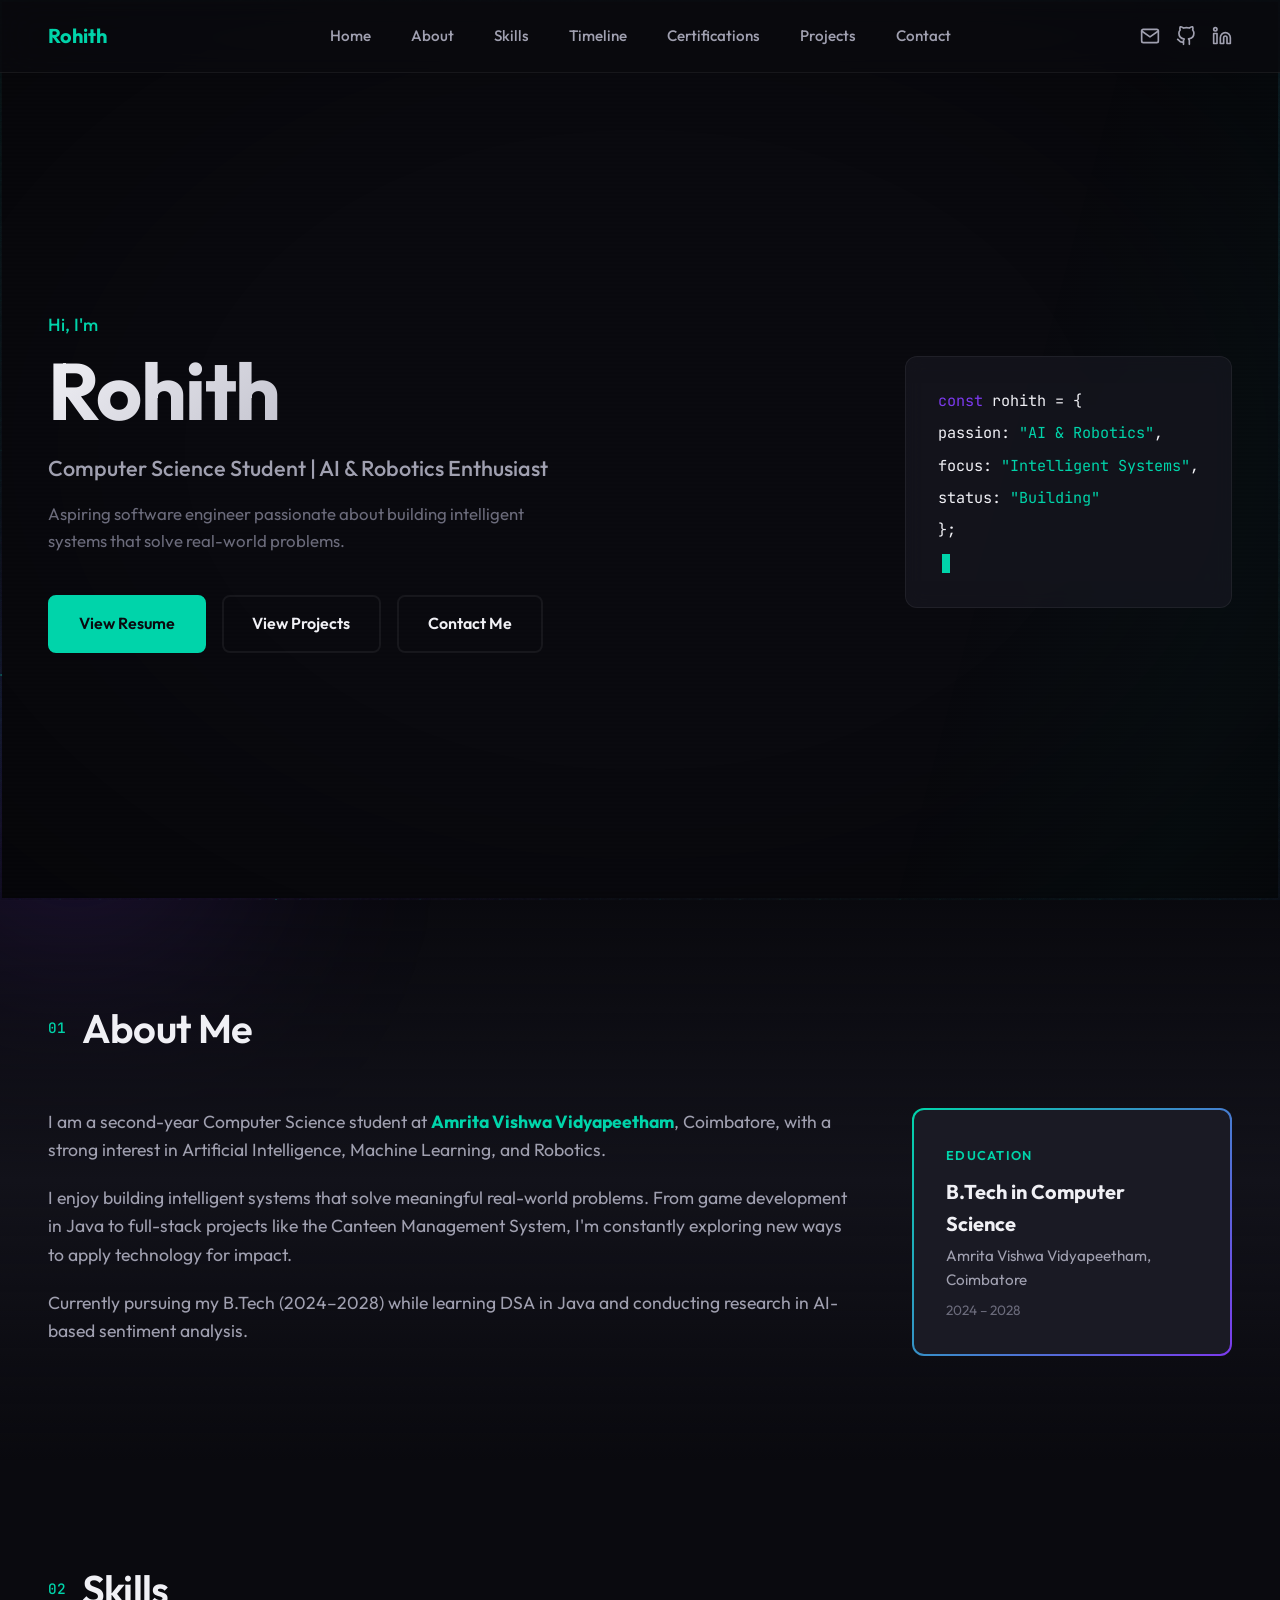
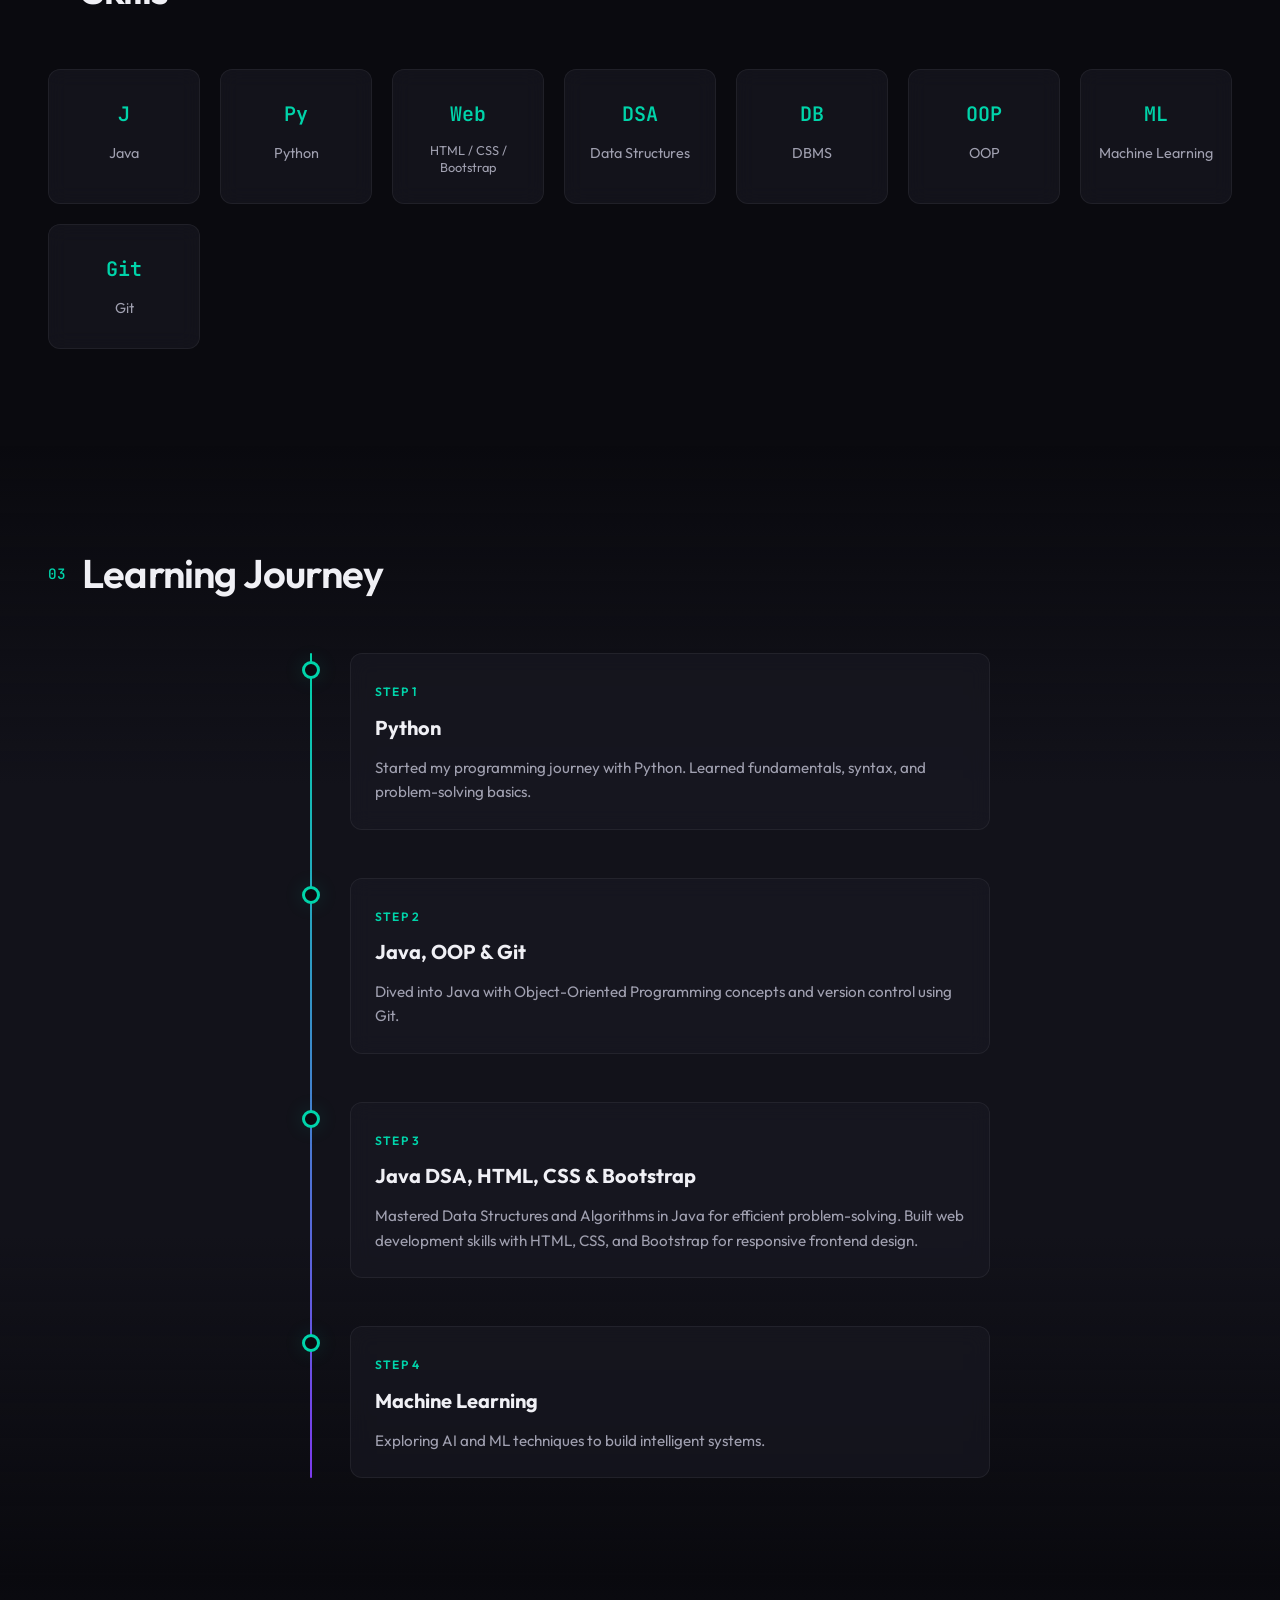
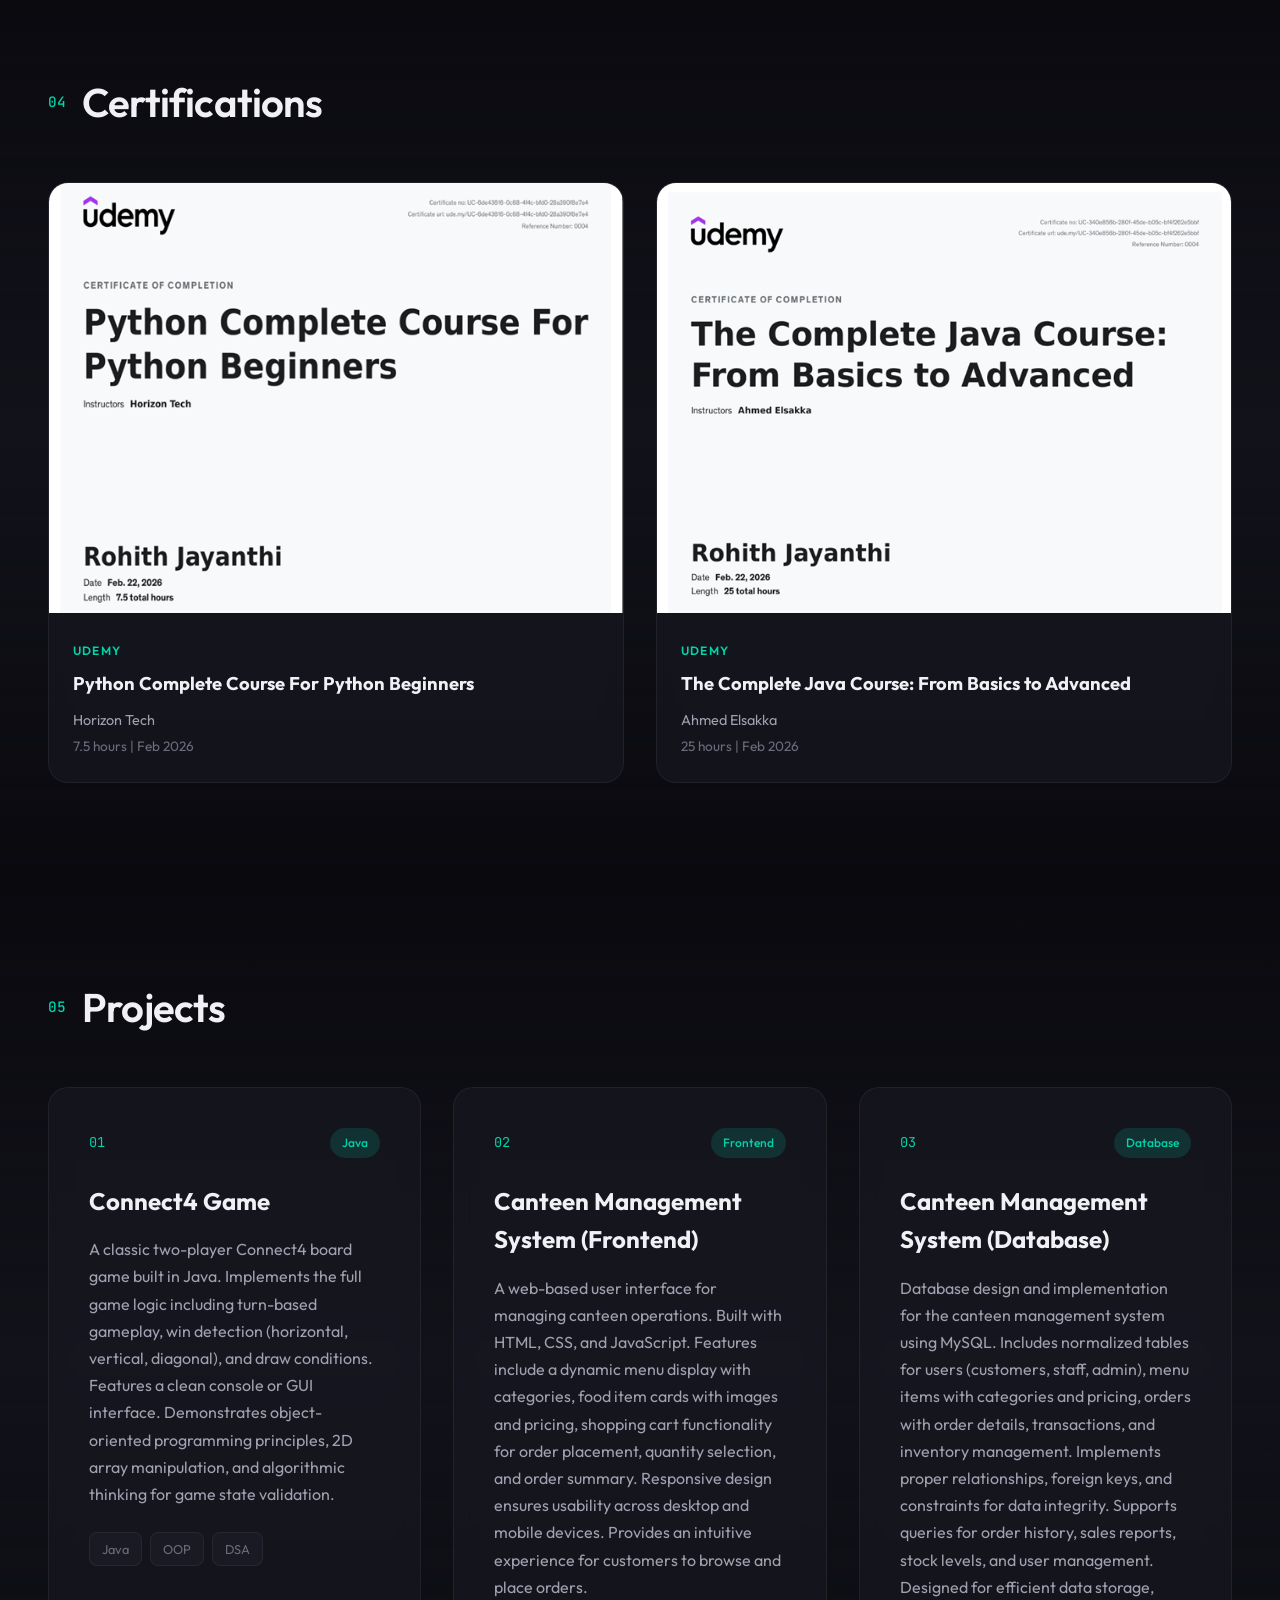
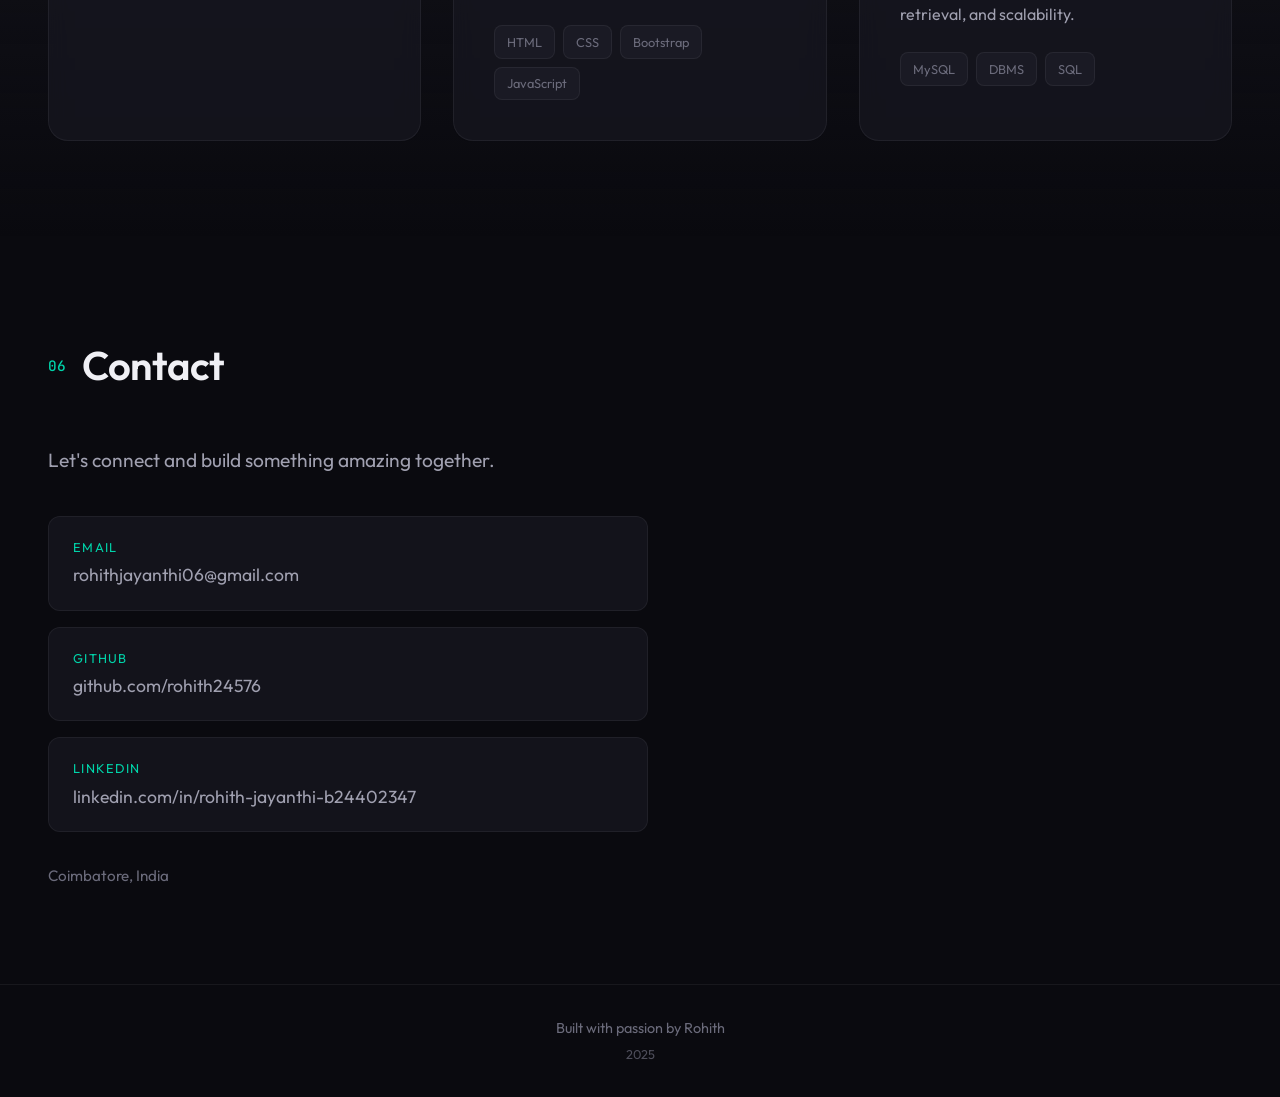
==== index.html @ 620c6484 "Update portfolio" ====
<!DOCTYPE html>
<html lang="en">
<head>
    <meta charset="UTF-8">
    <meta name="viewport" content="width=device-width, initial-scale=1.0">
    <title>Rohith | Software Engineer | AI & Robotics</title>
    <link rel="preconnect" href="https://fonts.googleapis.com">
    <link rel="preconnect" href="https://fonts.gstatic.com" crossorigin>
    <link href="https://fonts.googleapis.com/css2?family=Outfit:wght@300;400;500;600;700&family=JetBrains+Mono:wght@400;500&display=swap" rel="stylesheet">
    <link rel="stylesheet" href="styles.css">
</head>
<body>
    <div class="bg-base"></div>
    <div class="bg-aurora"></div>
    <div class="bg-shapes">
        <span class="bg-shape bg-shape-1"></span>
        <span class="bg-shape bg-shape-2"></span>
        <span class="bg-shape bg-shape-3"></span>
        <span class="bg-shape bg-shape-4"></span>
        <span class="bg-shape bg-shape-5"></span>
        <span class="bg-shape bg-shape-6"></span>
    </div>
    <div class="bg-dots"></div>
    <div class="bg-grid"></div>
    <div class="bg-glow-line bg-glow-line-1"></div>
    <div class="bg-glow-line bg-glow-line-2"></div>
    <div class="bg-glow-line bg-glow-line-3"></div>
    <div class="noise-overlay"></div>
    <div class="gradient-orb gradient-orb-1"></div>
    <div class="gradient-orb gradient-orb-2"></div>
    <div class="gradient-orb gradient-orb-3"></div>
    <div class="gradient-orb gradient-orb-4"></div>
    <div class="gradient-orb gradient-orb-5"></div>
    <div class="particles" aria-hidden="true"></div>
    <div class="bg-border-glow"></div>
    <div class="bg-shimmer"></div>
    <div class="vignette"></div>
    <div class="scanlines"></div>

    <nav class="navbar">
        <a href="#hero" class="nav-logo">Rohith</a>
        <div class="nav-slideout">
            <ul class="nav-links">
                <li><a href="#hero">Home</a></li>
                <li><a href="#about">About</a></li>
                <li><a href="#skills">Skills</a></li>
                <li><a href="#timeline">Timeline</a></li>
                <li><a href="#certifications">Certifications</a></li>
                <li><a href="#projects">Projects</a></li>
                <li><a href="#contact">Contact</a></li>
            </ul>
            <div class="nav-social">
            <a href="mailto:rohithjayanthi06@gmail.com" aria-label="Email" class="nav-social-link">
                <svg xmlns="http://www.w3.org/2000/svg" width="20" height="20" viewBox="0 0 24 24" fill="none" stroke="currentColor" stroke-width="2" stroke-linecap="round" stroke-linejoin="round"><path d="M4 4h16c1.1 0 2 .9 2 2v12c0 1.1-.9 2-2 2H4c-1.1 0-2-.9-2-2V6c0-1.1.9-2 2-2z"/><polyline points="22,6 12,13 2,6"/></svg>
            </a>
            <a href="https://github.com/rohith24576" target="_blank" rel="noopener noreferrer" aria-label="GitHub" class="nav-social-link">
                <svg xmlns="http://www.w3.org/2000/svg" width="20" height="20" viewBox="0 0 24 24" fill="none" stroke="currentColor" stroke-width="2" stroke-linecap="round" stroke-linejoin="round"><path d="M9 19c-5 1.5-5-2.5-7-3m14 6v-3.87a3.37 3.37 0 0 0-.94-2.61c3.14-.35 6.44-1.54 6.44-7A5.44 5.44 0 0 0 20 4.77 5.07 5.07 0 0 0 19.91 1S18.73.65 16 2.48a13.38 13.38 0 0 0-7 0C6.27.65 5.09 1 5.09 1A5.07 5.07 0 0 0 5 4.77a5.44 5.44 0 0 0-1.5 3.78c0 5.42 3.3 6.61 6.44 7A3.37 3.37 0 0 0 9 18.13V22"/></svg>
            </a>
            <a href="https://www.linkedin.com/in/rohith-jayanthi-b24402347/" target="_blank" rel="noopener noreferrer" aria-label="LinkedIn" class="nav-social-link">
                <svg xmlns="http://www.w3.org/2000/svg" width="20" height="20" viewBox="0 0 24 24" fill="none" stroke="currentColor" stroke-width="2" stroke-linecap="round" stroke-linejoin="round"><path d="M16 8a6 6 0 0 1 6 6v7h-4v-7a2 2 0 0 0-2-2 2 2 0 0 0-2 2v7h-4v-7a6 6 0 0 1 6-6z"/><rect x="2" y="9" width="4" height="12"/><circle cx="4" cy="4" r="2"/></svg>
            </a>
            </div>
        </div>
        <button class="nav-toggle" aria-label="Toggle menu">
            <span></span>
            <span></span>
            <span></span>
        </button>
    </nav>

    <main>
        <section id="hero" class="hero">
            <div class="hero-content">
                <p class="hero-greeting">Hi, I'm</p>
                <h1 class="hero-name">Rohith</h1>
                <p class="hero-tagline">Computer Science Student | AI & Robotics Enthusiast</p>
                <p class="hero-subtitle">Aspiring software engineer passionate about building intelligent systems that solve real-world problems.</p>
                <div class="hero-cta">
                    <a href="Rohith_resume.pdf" download="Rohith_resume.pdf" class="btn btn-primary resume-download">View Resume</a>
                    <a href="#projects" class="btn btn-secondary">View Projects</a>
                    <a href="#contact" class="btn btn-secondary">Contact Me</a>
                </div>
            </div>
            <div class="hero-visual">
                <div class="code-block">
                    <span class="code-line"><span class="code-keyword">const</span> rohith = {</span>
                    <span class="code-line">  passion: <span class="code-string">"AI & Robotics"</span>,</span>
                    <span class="code-line">  focus: <span class="code-string">"Intelligent Systems"</span>,</span>
                    <span class="code-line">  status: <span class="code-string">"Building"</span></span>
                    <span class="code-line">};</span>
                    <span class="code-cursor"></span>
                </div>
            </div>
        </section>

        <section id="about" class="about">
            <div class="section-header reveal">
                <span class="section-number">01</span>
                <h2>About Me</h2>
            </div>
            <div class="about-content">
                <div class="about-text reveal">
                    <p>I am a second-year Computer Science student at <strong>Amrita Vishwa Vidyapeetham</strong>, Coimbatore, with a strong interest in Artificial Intelligence, Machine Learning, and Robotics.</p>
                    <p>I enjoy building intelligent systems that solve meaningful real-world problems. From game development in Java to full-stack projects like the Canteen Management System, I'm constantly exploring new ways to apply technology for impact.</p>
                    <p>Currently pursuing my B.Tech (2024–2028) while learning DSA in Java and conducting research in AI-based sentiment analysis.</p>
                </div>
                <div class="about-card reveal reveal-delay-1">
                    <div class="about-card-inner">
                        <span class="about-label">Education</span>
                        <h3>B.Tech in Computer Science</h3>
                        <p>Amrita Vishwa Vidyapeetham, Coimbatore</p>
                        <p class="about-year">2024 – 2028</p>
                    </div>
                </div>
            </div>
        </section>

        <section id="skills" class="skills">
            <div class="section-header reveal">
                <span class="section-number">02</span>
                <h2>Skills</h2>
            </div>
            <div class="skills-grid">
                <div class="skill-card reveal" data-skill="Java">
                    <span class="skill-icon">J</span>
                    <span class="skill-name">Java</span>
                </div>
                <div class="skill-card reveal reveal-delay-1" data-skill="Python">
                    <span class="skill-icon">Py</span>
                    <span class="skill-name">Python</span>
                </div>
                <div class="skill-card reveal reveal-delay-2" data-skill="Web">
                    <span class="skill-icon">Web</span>
                    <span class="skill-name">HTML / CSS / Bootstrap</span>
                </div>
                <div class="skill-card reveal reveal-delay-3" data-skill="DSA">
                    <span class="skill-icon">DSA</span>
                    <span class="skill-name">Data Structures</span>
                </div>
                <div class="skill-card reveal" data-skill="DBMS">
                    <span class="skill-icon">DB</span>
                    <span class="skill-name">DBMS</span>
                </div>
                <div class="skill-card reveal reveal-delay-1" data-skill="OOP">
                    <span class="skill-icon">OOP</span>
                    <span class="skill-name">OOP</span>
                </div>
                <div class="skill-card reveal reveal-delay-2" data-skill="ML">
                    <span class="skill-icon">ML</span>
                    <span class="skill-name">Machine Learning</span>
                </div>
                <div class="skill-card reveal reveal-delay-3" data-skill="Git">
                    <span class="skill-icon">Git</span>
                    <span class="skill-name">Git</span>
                </div>
            </div>
        </section>

        <section id="timeline" class="timeline">
            <div class="section-header reveal">
                <span class="section-number">03</span>
                <h2>Learning Journey</h2>
            </div>
            <div class="timeline-container">
                <div class="timeline-line"></div>
                <article class="timeline-item reveal">
                    <div class="timeline-dot"></div>
                    <div class="timeline-content">
                        <span class="timeline-tag">Step 1</span>
                        <h3>Python</h3>
                        <p>Started my programming journey with Python. Learned fundamentals, syntax, and problem-solving basics.</p>
                    </div>
                </article>
                <article class="timeline-item reveal reveal-delay-1">
                    <div class="timeline-dot"></div>
                    <div class="timeline-content">
                        <span class="timeline-tag">Step 2</span>
                        <h3>Java, OOP & Git</h3>
                        <p>Dived into Java with Object-Oriented Programming concepts and version control using Git.</p>
                    </div>
                </article>
                <article class="timeline-item reveal reveal-delay-2">
                    <div class="timeline-dot"></div>
                    <div class="timeline-content">
                        <span class="timeline-tag">Step 3</span>
                        <h3>Java DSA, HTML, CSS & Bootstrap</h3>
                        <p>Mastered Data Structures and Algorithms in Java for efficient problem-solving. Built web development skills with HTML, CSS, and Bootstrap for responsive frontend design.</p>
                    </div>
                </article>
                <article class="timeline-item reveal reveal-delay-3">
                    <div class="timeline-dot"></div>
                    <div class="timeline-content">
                        <span class="timeline-tag">Step 4</span>
                        <h3>Machine Learning</h3>
                        <p>Exploring AI and ML techniques to build intelligent systems.</p>
                    </div>
                </article>
            </div>
        </section>

        <section id="certifications" class="certifications">
            <div class="section-header reveal">
                <span class="section-number">04</span>
                <h2>Certifications</h2>
            </div>
            <div class="certifications-grid">
                <article class="cert-card reveal">
                    <div class="cert-image-wrap">
                        <img src="assets/python-cert.png" alt="Python Complete Course For Python Beginners - Udemy Certificate">
                    </div>
                    <div class="cert-info">
                        <span class="cert-platform">Udemy</span>
                        <h3>Python Complete Course For Python Beginners</h3>
                        <p class="cert-instructor">Horizon Tech</p>
                        <p class="cert-meta">7.5 hours | Feb 2026</p>
                    </div>
                </article>
                <article class="cert-card reveal reveal-delay-1">
                    <div class="cert-image-wrap">
                        <img src="assets/java-cert.png" alt="The Complete Java Course - Udemy Certificate">
                    </div>
                    <div class="cert-info">
                        <span class="cert-platform">Udemy</span>
                        <h3>The Complete Java Course: From Basics to Advanced</h3>
                        <p class="cert-instructor">Ahmed Elsakka</p>
                        <p class="cert-meta">25 hours | Feb 2026</p>
                    </div>
                </article>
            </div>
        </section>

        <section id="projects" class="projects">
            <div class="section-header reveal">
                <span class="section-number">05</span>
                <h2>Projects</h2>
            </div>
            <div class="projects-grid">
                <article class="project-card reveal">
                    <div class="project-card-glow"></div>
                    <div class="project-header">
                        <span class="project-number">01</span>
                        <span class="project-tag">Java</span>
                    </div>
                    <h3>Connect4 Game</h3>
                    <p>A classic two-player Connect4 board game built in Java. Implements the full game logic including turn-based gameplay, win detection (horizontal, vertical, diagonal), and draw conditions. Features a clean console or GUI interface. Demonstrates object-oriented programming principles, 2D array manipulation, and algorithmic thinking for game state validation.</p>
                    <div class="project-tech">
                        <span>Java</span>
                        <span>OOP</span>
                        <span>DSA</span>
                    </div>
                </article>
                <article class="project-card reveal reveal-delay-1">
                    <div class="project-card-glow"></div>
                    <div class="project-header">
                        <span class="project-number">02</span>
                        <span class="project-tag">Frontend</span>
                    </div>
                    <h3>Canteen Management System (Frontend)</h3>
                    <p>A web-based user interface for managing canteen operations. Built with HTML, CSS, and JavaScript. Features include a dynamic menu display with categories, food item cards with images and pricing, shopping cart functionality for order placement, quantity selection, and order summary. Responsive design ensures usability across desktop and mobile devices. Provides an intuitive experience for customers to browse and place orders.</p>
                    <div class="project-tech">
                        <span>HTML</span>
                        <span>CSS</span>
                        <span>Bootstrap</span>
                        <span>JavaScript</span>
                    </div>
                </article>
                <article class="project-card reveal reveal-delay-2">
                    <div class="project-card-glow"></div>
                    <div class="project-header">
                        <span class="project-number">03</span>
                        <span class="project-tag">Database</span>
                    </div>
                    <h3>Canteen Management System (Database)</h3>
                    <p>Database design and implementation for the canteen management system using MySQL. Includes normalized tables for users (customers, staff, admin), menu items with categories and pricing, orders with order details, transactions, and inventory management. Implements proper relationships, foreign keys, and constraints for data integrity. Supports queries for order history, sales reports, stock levels, and user management. Designed for efficient data storage, retrieval, and scalability.</p>
                    <div class="project-tech">
                        <span>MySQL</span>
                        <span>DBMS</span>
                        <span>SQL</span>
                    </div>
                </article>
            </div>
        </section>

        <section id="contact" class="contact">
            <div class="section-header reveal">
                <span class="section-number">06</span>
                <h2>Contact</h2>
            </div>
            <div class="contact-content">
                <p class="contact-intro reveal">Let's connect and build something amazing together.</p>
                <div class="contact-links">
                    <a href="mailto:rohithjayanthi06@gmail.com" class="contact-link reveal">
                        <span class="contact-link-icon">Email</span>
                        <span class="contact-link-text">rohithjayanthi06@gmail.com</span>
                    </a>
                    <a href="https://github.com/rohith24576" target="_blank" rel="noopener noreferrer" class="contact-link reveal reveal-delay-1">
                        <span class="contact-link-icon">GitHub</span>
                        <span class="contact-link-text">github.com/rohith24576</span>
                    </a>
                    <a href="https://www.linkedin.com/in/rohith-jayanthi-b24402347/" target="_blank" rel="noopener noreferrer" class="contact-link reveal reveal-delay-2">
                        <span class="contact-link-icon">LinkedIn</span>
                        <span class="contact-link-text">linkedin.com/in/rohith-jayanthi-b24402347</span>
                    </a>
                </div>
                <p class="contact-location">Coimbatore, India</p>
            </div>
        </section>
    </main>

    <footer class="footer">
        <p>Built with passion by Rohith</p>
        <p class="footer-year">2025</p>
    </footer>

    <script src="script.js"></script>
</body>
</html>
---- styles.css ----
/* ===== CSS Variables ===== */
:root {
    --bg-primary: #0a0a0f;
    --bg-secondary: #12121a;
    --bg-tertiary: #1a1a24;
    --bg-card: rgba(26, 26, 36, 0.6);
    --text-primary: #f0f0f5;
    --text-secondary: #a0a0b0;
    --text-muted: #6b6b7b;
    --accent: #00d4aa;
    --accent-dim: rgba(0, 212, 170, 0.15);
    --accent-glow: rgba(0, 212, 170, 0.4);
    --accent-secondary: #7c3aed;
    --accent-secondary-dim: rgba(124, 58, 237, 0.15);
    --border: rgba(255, 255, 255, 0.06);
    --font-sans: 'Outfit', system-ui, sans-serif;
    --font-mono: 'JetBrains Mono', monospace;
    --transition-fast: 0.2s cubic-bezier(0.4, 0, 0.2, 1);
    --transition-medium: 0.35s cubic-bezier(0.4, 0, 0.2, 1);
    --transition-slow: 0.5s cubic-bezier(0.4, 0, 0.2, 1);
    --radius-sm: 8px;
    --radius-md: 12px;
    --radius-lg: 20px;
}

/* ===== Reset & Base ===== */
*, *::before, *::after {
    margin: 0;
    padding: 0;
    box-sizing: border-box;
}

html {
    scroll-behavior: smooth;
}

body {
    font-family: var(--font-sans);
    background: var(--bg-primary);
    color: var(--text-primary);
    line-height: 1.6;
    overflow-x: hidden;
    min-height: 100vh;
}

/* ===== Background Effects ===== */
.bg-base {
    position: fixed;
    inset: 0;
    background: 
        radial-gradient(ellipse 80% 50% at 50% -20%, rgba(0, 212, 170, 0.08) 0%, transparent 50%),
        radial-gradient(ellipse 60% 40% at 100% 100%, rgba(124, 58, 237, 0.06) 0%, transparent 50%),
        radial-gradient(ellipse 50% 30% at 0% 80%, rgba(0, 212, 170, 0.05) 0%, transparent 50%);
    pointer-events: none;
    z-index: 0;
}

.bg-aurora {
    position: fixed;
    inset: 0;
    background: 
        radial-gradient(ellipse 100% 80% at 70% 20%, rgba(0, 212, 170, 0.12) 0%, transparent 50%),
        radial-gradient(ellipse 80% 60% at 20% 80%, rgba(124, 58, 237, 0.1) 0%, transparent 50%),
        radial-gradient(ellipse 60% 100% at 90% 60%, rgba(0, 212, 170, 0.06) 0%, transparent 50%);
    opacity: 0.8;
    pointer-events: none;
    z-index: 0;
    animation: auroraShift 15s ease-in-out infinite;
}

@keyframes auroraShift {
    0%, 100% { opacity: 0.5; }
    50% { opacity: 0.9; }
}

.bg-shapes {
    position: fixed;
    inset: 0;
    pointer-events: none;
    z-index: 0;
    overflow: hidden;
}

.bg-shape {
    position: absolute;
    border: 1px solid rgba(0, 212, 170, 0.08);
    border-radius: 50%;
    animation: shapeFloat 25s ease-in-out infinite;
}

.bg-shape-1 {
    width: 400px;
    height: 400px;
    top: 10%;
    left: 5%;
    animation-delay: 0s;
}

.bg-shape-2 {
    width: 250px;
    height: 250px;
    top: 60%;
    right: 10%;
    border-color: rgba(124, 58, 237, 0.06);
    animation-delay: -5s;
    animation-duration: 30s;
}

.bg-shape-3 {
    width: 150px;
    height: 150px;
    bottom: 20%;
    left: 20%;
    animation-delay: -10s;
    animation-duration: 20s;
}

.bg-shape-4 {
    width: 80px;
    height: 80px;
    top: 30%;
    right: 25%;
    border-color: rgba(0, 212, 170, 0.1);
    animation-delay: -15s;
}

.bg-shape-5 {
    width: 300px;
    height: 300px;
    top: 50%;
    left: 50%;
    margin: -150px 0 0 -150px;
    border-color: rgba(124, 58, 237, 0.05);
    animation-delay: -8s;
    animation-duration: 35s;
}

.bg-shape-6 {
    width: 120px;
    height: 120px;
    top: 75%;
    right: 30%;
    animation-delay: -12s;
}

@keyframes shapeFloat {
    0%, 100% { transform: translate(0, 0) scale(1); opacity: 0.5; }
    25% { transform: translate(30px, -20px) scale(1.05); opacity: 0.8; }
    50% { transform: translate(-20px, 30px) scale(0.95); opacity: 0.6; }
    75% { transform: translate(15px, 15px) scale(1.02); opacity: 0.7; }
}

.bg-dots {
    position: fixed;
    inset: 0;
    background-image: radial-gradient(rgba(0, 212, 170, 0.15) 1px, transparent 1px);
    background-size: 40px 40px;
    pointer-events: none;
    z-index: 0;
    opacity: 0.5;
    animation: dotsPulse 10s ease-in-out infinite;
}

@keyframes dotsPulse {
    0%, 100% { opacity: 0.3; }
    50% { opacity: 0.6; }
}

.bg-shimmer {
    position: fixed;
    inset: 0;
    background: linear-gradient(
        105deg,
        transparent 0%,
        transparent 40%,
        rgba(0, 212, 170, 0.03) 50%,
        transparent 60%,
        transparent 100%
    );
    background-size: 200% 100%;
    pointer-events: none;
    z-index: 0;
    animation: shimmerMove 8s ease-in-out infinite;
}

@keyframes shimmerMove {
    0% { background-position: 200% 0; }
    100% { background-position: -200% 0; }
}

@media (prefers-reduced-motion: reduce) {
    .bg-aurora,
    .bg-shapes .bg-shape,
    .bg-dots,
    .bg-shimmer {
        animation: none;
    }
}

.bg-grid {
    position: fixed;
    inset: 0;
    background-image: 
        linear-gradient(rgba(0, 212, 170, 0.03) 1px, transparent 1px),
        linear-gradient(90deg, rgba(0, 212, 170, 0.03) 1px, transparent 1px);
    background-size: 60px 60px;
    pointer-events: none;
    z-index: 0;
    animation: gridPulse 8s ease-in-out infinite;
}

@keyframes gridPulse {
    0%, 100% { opacity: 0.6; }
    50% { opacity: 1; }
}

.bg-glow-line {
    position: fixed;
    height: 1px;
    background: linear-gradient(90deg, transparent, var(--accent), transparent);
    opacity: 0.15;
    pointer-events: none;
    z-index: 0;
    animation: glowLineMove 12s ease-in-out infinite;
}

.bg-glow-line-1 {
    top: 20%;
    left: 0;
    width: 100%;
    animation-delay: 0s;
}

.bg-glow-line-2 {
    top: 50%;
    left: -50%;
    width: 150%;
    opacity: 0.08;
    animation-delay: -4s;
    animation-duration: 15s;
}

.bg-glow-line-3 {
    bottom: 25%;
    left: 0;
    width: 100%;
    opacity: 0.1;
    animation-delay: -8s;
}

@keyframes glowLineMove {
    0%, 100% { transform: translateX(0) scaleX(1); opacity: 0.1; }
    50% { transform: translateX(5%) scaleX(1.1); opacity: 0.2; }
}

.noise-overlay {
    position: fixed;
    inset: 0;
    background-image: url("data:image/svg+xml,%3Csvg viewBox='0 0 256 256' xmlns='http://www.w3.org/2000/svg'%3E%3Cfilter id='noise'%3E%3CfeTurbulence type='fractalNoise' baseFrequency='0.9' numOctaves='4' stitchTiles='stitch'/%3E%3C/filter%3E%3Crect width='100%25' height='100%25' filter='url(%23noise)'/%3E%3C/svg%3E");
    opacity: 0.04;
    pointer-events: none;
    z-index: 0;
}

.gradient-orb {
    position: fixed;
    border-radius: 50%;
    filter: blur(120px);
    opacity: 0.5;
    pointer-events: none;
    z-index: 0;
    animation: orbFloat 20s ease-in-out infinite;
}

.gradient-orb-1 {
    width: 650px;
    height: 650px;
    background: radial-gradient(circle, var(--accent-glow) 0%, rgba(0, 212, 170, 0.1) 40%, transparent 70%);
    top: -250px;
    right: -200px;
    animation-delay: 0s;
    animation: orbFloat 25s ease-in-out infinite;
}

.gradient-orb-2 {
    width: 450px;
    height: 450px;
    background: radial-gradient(circle, var(--accent-secondary) 0%, rgba(124, 58, 237, 0.15) 40%, transparent 70%);
    bottom: -150px;
    left: -150px;
    animation-delay: -7s;
    animation: orbFloat 22s ease-in-out infinite reverse;
}

.gradient-orb-3 {
    width: 350px;
    height: 350px;
    background: radial-gradient(circle, rgba(0, 212, 170, 0.25) 0%, transparent 70%);
    top: 50%;
    left: 50%;
    margin-left: -175px;
    margin-top: -175px;
    animation-delay: -14s;
    animation: orbFloat 18s ease-in-out infinite;
}

.gradient-orb-4 {
    width: 280px;
    height: 280px;
    background: radial-gradient(circle, rgba(124, 58, 237, 0.3) 0%, transparent 70%);
    top: 30%;
    left: 10%;
    animation-delay: -3s;
    animation: orbFloat 30s ease-in-out infinite;
}

.gradient-orb-5 {
    width: 320px;
    height: 320px;
    background: radial-gradient(circle, rgba(0, 212, 170, 0.2) 0%, transparent 70%);
    bottom: 30%;
    right: 15%;
    animation-delay: -11s;
    animation: orbFloat 28s ease-in-out infinite reverse;
}

@keyframes orbFloat {
    0%, 100% { transform: translate(0, 0) scale(1) rotate(0deg); }
    25% { transform: translate(40px, -40px) scale(1.08) rotate(2deg); }
    50% { transform: translate(-30px, 30px) scale(0.95) rotate(-1deg); }
    75% { transform: translate(20px, 20px) scale(1.03) rotate(1deg); }
}

.particles {
    position: fixed;
    inset: 0;
    pointer-events: none;
    z-index: 0;
    overflow: hidden;
}

.particle {
    position: absolute;
    width: 2px;
    height: 2px;
    background: var(--accent);
    border-radius: 50%;
    opacity: 0.4;
    animation: particleFloat 15s ease-in-out infinite;
}

.particle:nth-child(odd) {
    background: var(--accent-secondary);
    animation-duration: 20s;
    animation-delay: -5s;
}

@keyframes particleFloat {
    0%, 100% { transform: translate(0, 0) scale(1); opacity: 0.3; }
    25% { transform: translate(30px, -50px) scale(1.2); opacity: 0.6; }
    50% { transform: translate(-20px, -80px) scale(0.8); opacity: 0.4; }
    75% { transform: translate(40px, -30px) scale(1.1); opacity: 0.5; }
}

.bg-border-glow {
    position: fixed;
    inset: 0;
    background: 
        linear-gradient(135deg, rgba(0, 212, 170, 0.06) 0%, transparent 50%),
        linear-gradient(225deg, rgba(124, 58, 237, 0.05) 0%, transparent 50%),
        linear-gradient(315deg, rgba(0, 212, 170, 0.04) 0%, transparent 50%),
        linear-gradient(45deg, rgba(124, 58, 237, 0.05) 0%, transparent 50%);
    pointer-events: none;
    z-index: 0;
    animation: cornerGlowPulse 6s ease-in-out infinite;
}

.bg-border-glow::after {
    content: '';
    position: absolute;
    inset: 2px;
    background: var(--bg-primary);
    z-index: -1;
}

@keyframes cornerGlowPulse {
    0%, 100% { opacity: 0.7; }
    50% { opacity: 1; }
}

.vignette {
    position: fixed;
    inset: 0;
    background: radial-gradient(ellipse at center, transparent 0%, transparent 50%, rgba(0, 0, 0, 0.35) 100%);
    pointer-events: none;
    z-index: 0;
}

.scanlines {
    position: fixed;
    inset: 0;
    background: repeating-linear-gradient(
        0deg,
        transparent,
        transparent 2px,
        rgba(0, 0, 0, 0.02) 2px,
        rgba(0, 0, 0, 0.02) 4px
    );
    pointer-events: none;
    z-index: 0;
    animation: scanlineFade 5s ease-in-out infinite;
}

@keyframes scanlineFade {
    0%, 100% { opacity: 0.4; }
    50% { opacity: 0.8; }
}

/* ===== Navbar ===== */
.navbar {
    position: fixed;
    top: 0;
    left: 0;
    right: 0;
    z-index: 100;
    display: grid;
    grid-template-columns: 1fr auto 1fr;
    align-items: center;
    padding: 1.25rem 3rem;
    background: rgba(10, 10, 15, 0.7);
    backdrop-filter: blur(20px);
    border-bottom: 1px solid var(--border);
    transition: var(--transition-medium);
}

.navbar.scrolled {
    padding: 0.75rem 3rem;
    background: rgba(10, 10, 15, 0.9);
}

.nav-logo {
    font-size: 1.25rem;
    font-weight: 700;
    color: var(--accent);
    text-decoration: none;
    transition: var(--transition-fast);
    justify-self: start;
}

.nav-logo:hover {
    transform: scale(1.05);
    text-shadow: 0 0 20px var(--accent-glow);
}

.nav-links {
    display: flex;
    list-style: none;
    gap: 2.5rem;
    justify-self: center;
}

.nav-social {
    display: flex;
    align-items: center;
    gap: 1rem;
    justify-self: end;
}

.nav-social-link {
    color: var(--text-secondary);
    transition: var(--transition-fast);
}

.nav-social-link:hover {
    color: var(--accent);
    transform: translateY(-2px);
}

.nav-social-link svg {
    display: block;
}

.nav-slideout {
    display: contents;
}

.nav-links a {
    color: var(--text-secondary);
    text-decoration: none;
    font-size: 0.95rem;
    font-weight: 500;
    position: relative;
    transition: var(--transition-fast);
}

.nav-links a::after {
    content: '';
    position: absolute;
    bottom: -4px;
    left: 0;
    width: 0;
    height: 2px;
    background: var(--accent);
    transition: var(--transition-medium);
}

.nav-links a:hover {
    color: var(--text-primary);
}

.nav-links a:hover::after {
    width: 100%;
}

.nav-toggle {
    display: none;
    flex-direction: column;
    gap: 6px;
    background: none;
    border: none;
    cursor: pointer;
    padding: 8px;
}

.nav-toggle span {
    width: 24px;
    height: 2px;
    background: var(--text-primary);
    transition: var(--transition-fast);
}

/* ===== Hero Section ===== */
.hero {
    min-height: 100vh;
    display: flex;
    align-items: center;
    justify-content: space-between;
    padding: 8rem 3rem 4rem;
    gap: 4rem;
    position: relative;
    z-index: 1;
}

.hero-content {
    max-width: 600px;
}

.hero-greeting {
    font-size: 1.1rem;
    color: var(--accent);
    font-weight: 500;
    margin-bottom: 0.5rem;
    opacity: 0;
    animation: fadeSlideUp 0.8s ease forwards;
}

.hero-name {
    font-size: clamp(3rem, 8vw, 5rem);
    font-weight: 700;
    letter-spacing: -0.02em;
    line-height: 1.1;
    margin-bottom: 1rem;
    background: linear-gradient(135deg, var(--text-primary) 0%, var(--text-secondary) 100%);
    -webkit-background-clip: text;
    -webkit-text-fill-color: transparent;
    background-clip: text;
    opacity: 0;
    animation: fadeSlideUp 0.8s ease 0.15s forwards;
}

.hero-tagline {
    font-size: 1.35rem;
    color: var(--text-secondary);
    margin-bottom: 1rem;
    font-weight: 500;
    opacity: 0;
    animation: fadeSlideUp 0.8s ease 0.3s forwards;
}

.hero-subtitle {
    color: var(--text-muted);
    margin-bottom: 2.5rem;
    font-size: 1.05rem;
    max-width: 480px;
    opacity: 0;
    animation: fadeSlideUp 0.8s ease 0.45s forwards;
}

.hero-cta {
    display: flex;
    gap: 1rem;
    opacity: 0;
    animation: fadeSlideUp 0.8s ease 0.6s forwards;
}

.btn {
    display: inline-block;
    padding: 0.9rem 1.8rem;
    font-size: 1rem;
    font-weight: 600;
    text-decoration: none;
    border-radius: var(--radius-sm);
    transition: var(--transition-medium);
    font-family: var(--font-sans);
    cursor: pointer;
}

.btn-primary {
    background: var(--accent);
    color: var(--bg-primary);
    border: 2px solid var(--accent);
}

.btn-primary:hover {
    background: transparent;
    color: var(--accent);
    box-shadow: 0 0 30px var(--accent-dim);
    transform: translateY(-2px);
}

.btn-secondary {
    background: transparent;
    color: var(--text-primary);
    border: 2px solid var(--border);
}

.btn-secondary:hover {
    border-color: var(--accent);
    color: var(--accent);
    transform: translateY(-2px);
}

.hero-visual {
    opacity: 0;
    animation: fadeSlideUp 1s ease 0.5s forwards;
}

.code-block {
    font-family: var(--font-mono);
    font-size: 0.95rem;
    padding: 2rem;
    background: var(--bg-card);
    border: 1px solid var(--border);
    border-radius: var(--radius-md);
    backdrop-filter: blur(10px);
}

.code-line {
    display: block;
    margin-bottom: 0.5rem;
}

.code-keyword {
    color: var(--accent-secondary);
}

.code-string {
    color: var(--accent);
}

.code-cursor {
    display: inline-block;
    width: 8px;
    height: 1.2em;
    background: var(--accent);
    margin-left: 4px;
    vertical-align: text-bottom;
    animation: cursorBlink 1s step-end infinite;
}

@keyframes cursorBlink {
    0%, 50% { opacity: 1; }
    51%, 100% { opacity: 0; }
}

@keyframes fadeSlideUp {
    from {
        opacity: 0;
        transform: translateY(30px);
    }
    to {
        opacity: 1;
        transform: translateY(0);
    }
}

/* ===== Section Styles ===== */
section {
    padding: 6rem 3rem;
    position: relative;
    z-index: 1;
}

.section-header {
    margin-bottom: 3rem;
    display: flex;
    align-items: center;
    gap: 1rem;
}

.section-number {
    font-family: var(--font-mono);
    font-size: 0.9rem;
    color: var(--accent);
    font-weight: 500;
}

.section-header h2 {
    font-size: 2.5rem;
    font-weight: 600;
    letter-spacing: -0.02em;
}

/* ===== About Section ===== */
.about {
    background: linear-gradient(180deg, transparent 0%, var(--bg-secondary) 50%, transparent 100%);
}

.about-content {
    display: grid;
    grid-template-columns: 1fr 320px;
    gap: 4rem;
    align-items: start;
}

.about-text p {
    color: var(--text-secondary);
    margin-bottom: 1.25rem;
    font-size: 1.1rem;
}

.about-text strong {
    color: var(--accent);
}

.about-card {
    position: relative;
    padding: 2px;
    background: linear-gradient(135deg, var(--accent) 0%, var(--accent-secondary) 100%);
    border-radius: var(--radius-md);
    transition: var(--transition-medium);
}

.about-card:hover {
    transform: translateY(-5px);
    box-shadow: 0 20px 40px rgba(0, 212, 170, 0.2);
}

.about-card-inner {
    background: var(--bg-tertiary);
    border-radius: calc(var(--radius-md) - 2px);
    padding: 2rem;
}

.about-label {
    font-size: 0.8rem;
    color: var(--accent);
    text-transform: uppercase;
    letter-spacing: 0.1em;
    font-weight: 600;
}

.about-card-inner h3 {
    font-size: 1.25rem;
    margin: 0.5rem 0 0.25rem;
}

.about-card-inner p {
    color: var(--text-secondary);
    font-size: 0.95rem;
}

.about-year {
    color: var(--text-muted) !important;
    font-size: 0.85rem !important;
    margin-top: 0.5rem !important;
}

/* ===== Skills Section ===== */
.skills-grid {
    display: grid;
    grid-template-columns: repeat(auto-fill, minmax(140px, 1fr));
    gap: 1.25rem;
}

.skill-card {
    display: flex;
    flex-direction: column;
    align-items: center;
    gap: 0.75rem;
    padding: 1.75rem 1rem;
    background: var(--bg-card);
    border: 1px solid var(--border);
    border-radius: var(--radius-md);
    backdrop-filter: blur(10px);
    transition: var(--transition-medium);
    cursor: default;
    position: relative;
    overflow: hidden;
}

.skill-card::before {
    content: '';
    position: absolute;
    top: 0;
    left: 0;
    width: 100%;
    height: 100%;
    background: radial-gradient(
        400px circle at var(--mouse-x, 50%) var(--mouse-y, 50%),
        var(--accent-dim) 0%,
        transparent 40%
    );
    opacity: 0;
    transition: opacity var(--transition-medium);
    pointer-events: none;
}

.skill-card:hover::before {
    opacity: 1;
}

.skill-card:hover {
    border-color: var(--accent);
    transform: translateY(-8px) scale(1.02);
    box-shadow: 0 15px 35px var(--accent-dim);
}

.skill-icon {
    font-family: var(--font-mono);
    font-size: 1.25rem;
    font-weight: 600;
    color: var(--accent);
}

.skill-name {
    font-size: 0.9rem;
    color: var(--text-secondary);
    text-align: center;
}

.skill-card[data-skill="Web"] .skill-name {
    font-size: 0.8rem;
    line-height: 1.3;
}

/* ===== Certifications Section ===== */
.certifications {
    position: relative;
    z-index: 1;
    background: linear-gradient(180deg, transparent 0%, var(--bg-secondary) 50%, transparent 100%);
}

.certifications-grid {
    display: grid;
    grid-template-columns: repeat(auto-fit, minmax(320px, 1fr));
    gap: 2rem;
}

.cert-card {
    background: var(--bg-card);
    border: 1px solid var(--border);
    border-radius: var(--radius-lg);
    overflow: hidden;
    backdrop-filter: blur(10px);
    transition: var(--transition-medium);
}

.cert-card:hover {
    border-color: rgba(0, 212, 170, 0.3);
    transform: translateY(-8px);
    box-shadow: 0 20px 40px var(--accent-dim);
}

.cert-image-wrap {
    aspect-ratio: 4/3;
    overflow: hidden;
    background: var(--bg-tertiary);
}

.cert-image-wrap img {
    width: 100%;
    height: 100%;
    object-fit: cover;
    transition: var(--transition-medium);
}

.cert-card:hover .cert-image-wrap img {
    transform: scale(1.05);
}

.cert-info {
    padding: 1.5rem;
}

.cert-platform {
    font-size: 0.75rem;
    color: var(--accent);
    text-transform: uppercase;
    letter-spacing: 0.1em;
    font-weight: 600;
}

.cert-info h3 {
    font-size: 1.15rem;
    margin: 0.5rem 0 0.75rem;
    line-height: 1.4;
}

.cert-instructor {
    color: var(--text-secondary);
    font-size: 0.9rem;
    margin-bottom: 0.25rem;
}

.cert-meta {
    color: var(--text-muted);
    font-size: 0.85rem;
}

@media (max-width: 768px) {
    .certifications-grid {
        grid-template-columns: 1fr;
    }
}

/* ===== Timeline Section ===== */
.timeline {
    position: relative;
    z-index: 1;
    background: linear-gradient(180deg, transparent 0%, var(--bg-secondary) 30%, var(--bg-secondary) 70%, transparent 100%);
}

.timeline-container {
    position: relative;
    max-width: 700px;
    margin: 0 auto;
}

.timeline-line {
    position: absolute;
    left: 20px;
    top: 0;
    bottom: 0;
    width: 2px;
    background: linear-gradient(180deg, var(--accent), var(--accent-secondary));
    border-radius: 2px;
    animation: timelinePulse 3s ease-in-out infinite;
}

@keyframes timelinePulse {
    0%, 100% { opacity: 0.7; }
    50% { opacity: 1; }
}

.timeline-item {
    position: relative;
    padding-left: 60px;
    padding-bottom: 3rem;
}

.timeline-item:last-child {
    padding-bottom: 0;
}

.timeline-dot {
    position: absolute;
    left: 12px;
    top: 8px;
    width: 18px;
    height: 18px;
    background: var(--bg-primary);
    border: 3px solid var(--accent);
    border-radius: 50%;
    box-shadow: 0 0 20px var(--accent-dim);
    transition: var(--transition-medium);
}

.timeline-item:hover .timeline-dot {
    transform: scale(1.2);
    box-shadow: 0 0 30px var(--accent-glow);
}

.timeline-content {
    padding: 1.5rem;
    background: var(--bg-card);
    border: 1px solid var(--border);
    border-radius: var(--radius-md);
    backdrop-filter: blur(10px);
    transition: var(--transition-medium);
}

.timeline-item:hover .timeline-content {
    border-color: rgba(0, 212, 170, 0.3);
    transform: translateX(8px);
    box-shadow: 0 10px 40px var(--accent-dim);
}

.timeline-tag {
    font-size: 0.75rem;
    color: var(--accent);
    text-transform: uppercase;
    letter-spacing: 0.1em;
    font-weight: 600;
}

.timeline-content h3 {
    font-size: 1.25rem;
    margin: 0.5rem 0 0.75rem;
}

.timeline-content p {
    color: var(--text-secondary);
    font-size: 0.95rem;
    line-height: 1.6;
}

@media (max-width: 768px) {
    .timeline-container {
        padding: 0 0.5rem;
    }

    .timeline-line {
        left: 14px;
    }

    .timeline-item {
        padding-left: 50px;
        padding-bottom: 2rem;
    }

    .timeline-dot {
        left: 6px;
        width: 16px;
        height: 16px;
    }

    .timeline-content {
        padding: 1.25rem;
    }
}

/* ===== Projects Section ===== */
.projects {
    background: linear-gradient(180deg, transparent 0%, var(--bg-secondary) 50%, transparent 100%);
}

.projects-grid {
    display: grid;
    grid-template-columns: repeat(auto-fit, minmax(340px, 1fr));
    gap: 2rem;
}

.project-card {
    position: relative;
    padding: 2.5rem;
    background: var(--bg-card);
    border: 1px solid var(--border);
    border-radius: var(--radius-lg);
    backdrop-filter: blur(10px);
    overflow: hidden;
    transition: var(--transition-medium);
}

.project-card:hover {
    border-color: rgba(0, 212, 170, 0.3);
    transform: translateY(-8px);
}

.project-card-glow {
    position: absolute;
    top: -50%;
    left: -50%;
    width: 200%;
    height: 200%;
    background: radial-gradient(circle at center, var(--accent-dim) 0%, transparent 50%);
    opacity: 0;
    transition: var(--transition-slow);
}

.project-card:hover .project-card-glow {
    opacity: 1;
}

.project-header {
    display: flex;
    align-items: center;
    justify-content: space-between;
    margin-bottom: 1.5rem;
}

.project-number {
    font-family: var(--font-mono);
    font-size: 0.85rem;
    color: var(--accent);
}

.project-tag {
    font-size: 0.75rem;
    padding: 0.35rem 0.75rem;
    background: var(--accent-dim);
    color: var(--accent);
    border-radius: 20px;
    font-weight: 500;
}

.project-card h3 {
    font-size: 1.5rem;
    margin-bottom: 1rem;
    transition: var(--transition-fast);
}

.project-card:hover h3 {
    color: var(--accent);
}

.project-card p {
    color: var(--text-secondary);
    font-size: 1rem;
    margin-bottom: 1.5rem;
    line-height: 1.7;
}

.project-tech {
    display: flex;
    flex-wrap: wrap;
    gap: 0.5rem;
}

.project-tech span {
    font-size: 0.8rem;
    padding: 0.35rem 0.75rem;
    background: var(--bg-tertiary);
    border-radius: var(--radius-sm);
    color: var(--text-muted);
    border: 1px solid var(--border);
    transition: var(--transition-fast);
}

.project-card:hover .project-tech span {
    border-color: rgba(0, 212, 170, 0.2);
    color: var(--text-secondary);
}

/* ===== Contact Section ===== */
.contact-content {
    max-width: 600px;
}

.contact-intro {
    color: var(--text-secondary);
    font-size: 1.2rem;
    margin-bottom: 2.5rem;
}

.contact-links {
    display: flex;
    flex-direction: column;
    gap: 1rem;
}

.contact-link {
    display: flex;
    flex-direction: column;
    padding: 1.25rem 1.5rem;
    background: var(--bg-card);
    border: 1px solid var(--border);
    border-radius: var(--radius-md);
    text-decoration: none;
    color: var(--text-primary);
    transition: var(--transition-medium);
}

.contact-link:hover {
    border-color: var(--accent);
    transform: translateX(10px);
    box-shadow: 0 10px 30px var(--accent-dim);
}

.contact-link-icon {
    font-size: 0.8rem;
    color: var(--accent);
    text-transform: uppercase;
    letter-spacing: 0.1em;
    margin-bottom: 0.25rem;
}

.contact-link-text {
    font-size: 1.1rem;
    color: var(--text-secondary);
    transition: var(--transition-fast);
}

.contact-link:hover .contact-link-text {
    color: var(--text-primary);
}

.contact-location {
    margin-top: 2rem;
    color: var(--text-muted);
    font-size: 0.95rem;
}

/* ===== Footer ===== */
.footer {
    padding: 2rem 3rem;
    text-align: center;
    border-top: 1px solid var(--border);
    color: var(--text-muted);
    font-size: 0.9rem;
    position: relative;
    z-index: 1;
}

.footer-year {
    margin-top: 0.25rem;
    font-size: 0.8rem;
    opacity: 0.7;
}

/* ===== Scroll Animations (JS will add classes) ===== */
.reveal {
    opacity: 0;
    transform: translateY(40px);
    transition: opacity 0.8s ease, transform 0.8s ease;
}

.reveal.revealed {
    opacity: 1;
    transform: translateY(0);
}

.reveal-delay-1 { transition-delay: 0.1s; }
.reveal-delay-2 { transition-delay: 0.2s; }
.reveal-delay-3 { transition-delay: 0.3s; }
.reveal-delay-4 { transition-delay: 0.4s; }

/* ===== Responsive ===== */
@media (max-width: 1024px) {
    .hero {
        flex-direction: column;
        text-align: center;
        padding-top: 6rem;
    }

    .hero-subtitle {
        margin-left: auto;
        margin-right: auto;
    }

    .hero-cta {
        justify-content: center;
    }

    .about-content {
        grid-template-columns: 1fr;
    }

    .about-card {
        max-width: 400px;
        margin: 0 auto;
    }
}

@media (max-width: 768px) {
    .navbar {
        padding: 1rem 1.5rem;
        grid-template-columns: 1fr auto;
    }

    .nav-slideout {
        display: flex;
        flex-direction: column;
        position: fixed;
        top: 0;
        right: -100%;
        width: 280px;
        height: 100vh;
        background: var(--bg-secondary);
        padding: 5rem 2rem 2rem;
        gap: 1.5rem;
        border-left: 1px solid var(--border);
        transition: var(--transition-medium);
        z-index: 99;
    }

    .nav-slideout.active {
        right: 0;
    }

    .nav-links {
        flex-direction: column;
        list-style: none;
    }

    .nav-social {
        margin-top: 1rem;
        padding-top: 1rem;
        border-top: 1px solid var(--border);
    }

    .nav-toggle {
        display: flex;
        z-index: 101;
    }

    .nav-toggle.active span:nth-child(1) {
        transform: rotate(45deg) translate(6px, 6px);
    }

    .nav-toggle.active span:nth-child(2) {
        opacity: 0;
    }

    .nav-toggle.active span:nth-child(3) {
        transform: rotate(-45deg) translate(6px, -6px);
    }

    .hero {
        padding: 5rem 1.5rem 3rem;
    }

    .hero-visual {
        display: none;
    }

    section {
        padding: 4rem 1.5rem;
    }

    .section-header h2 {
        font-size: 2rem;
    }

    .projects-grid {
        grid-template-columns: 1fr;
    }

    .footer {
        padding: 1.5rem;
    }
}
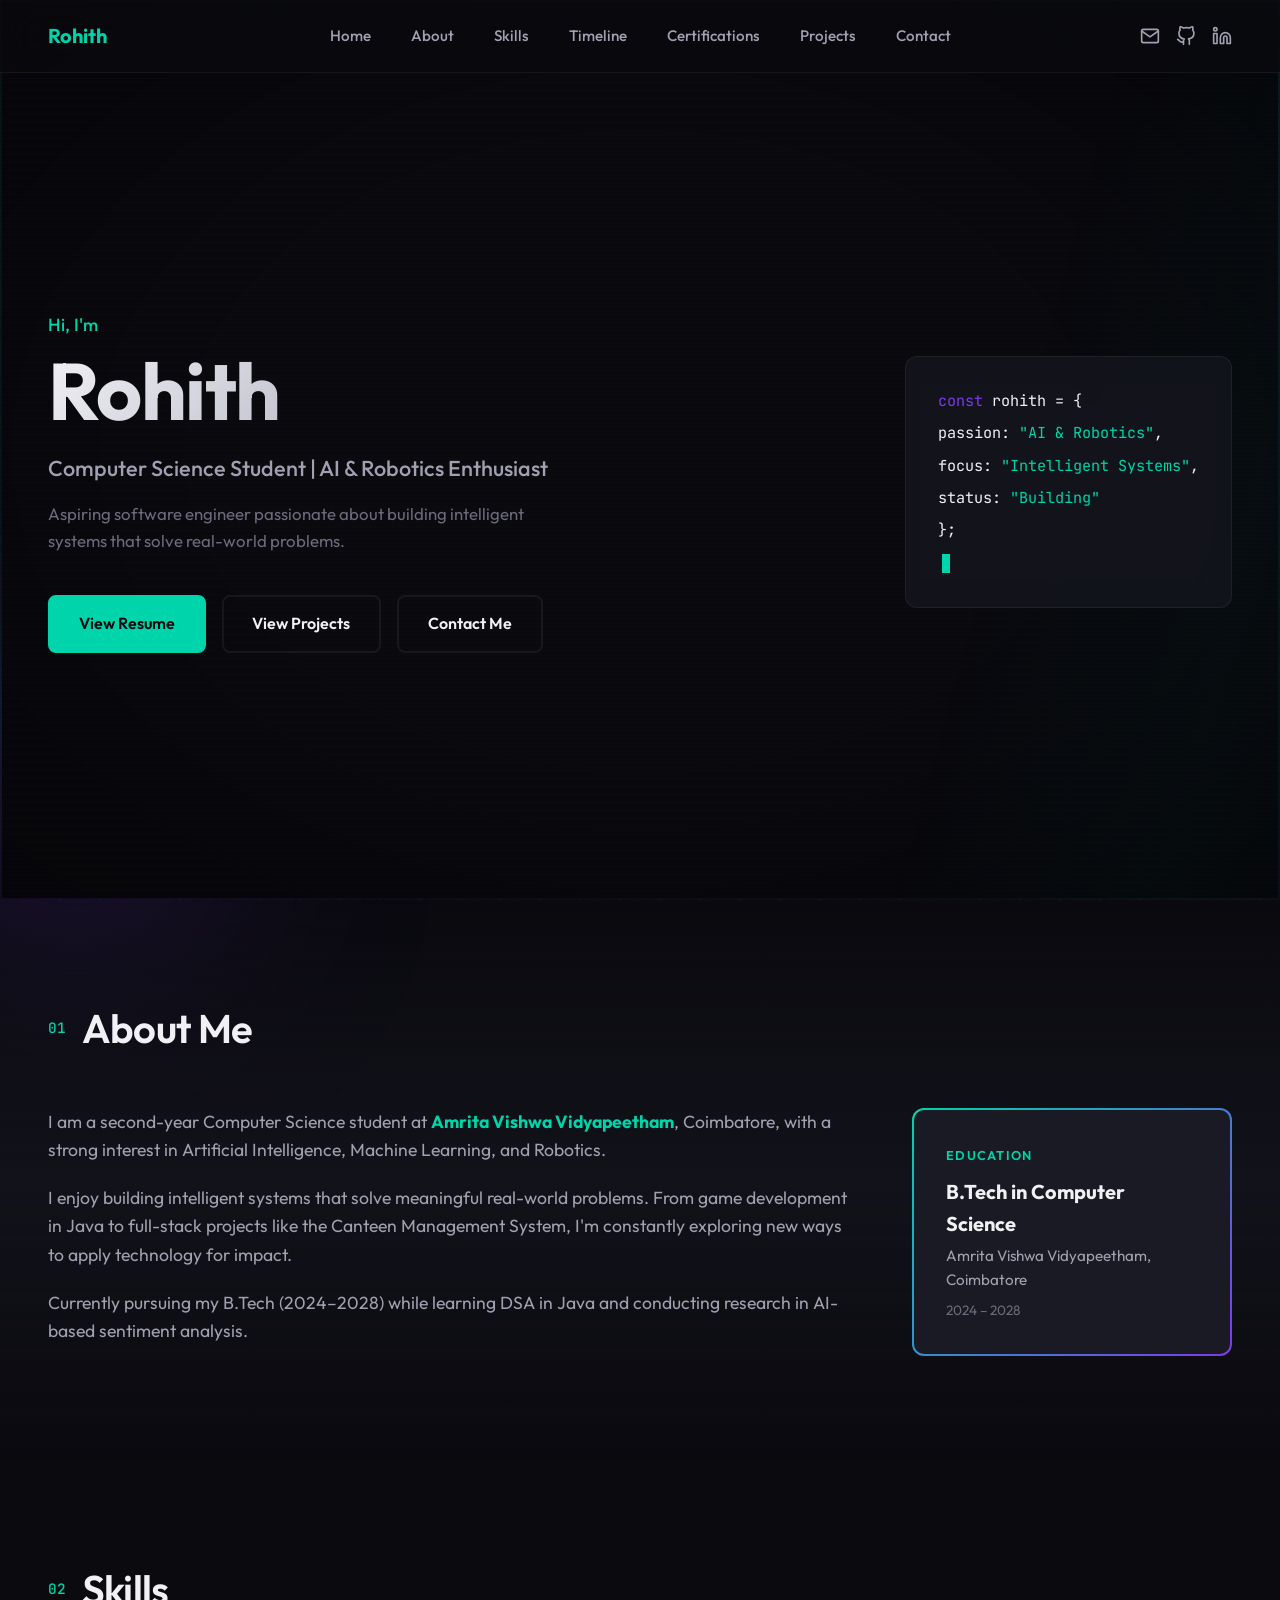
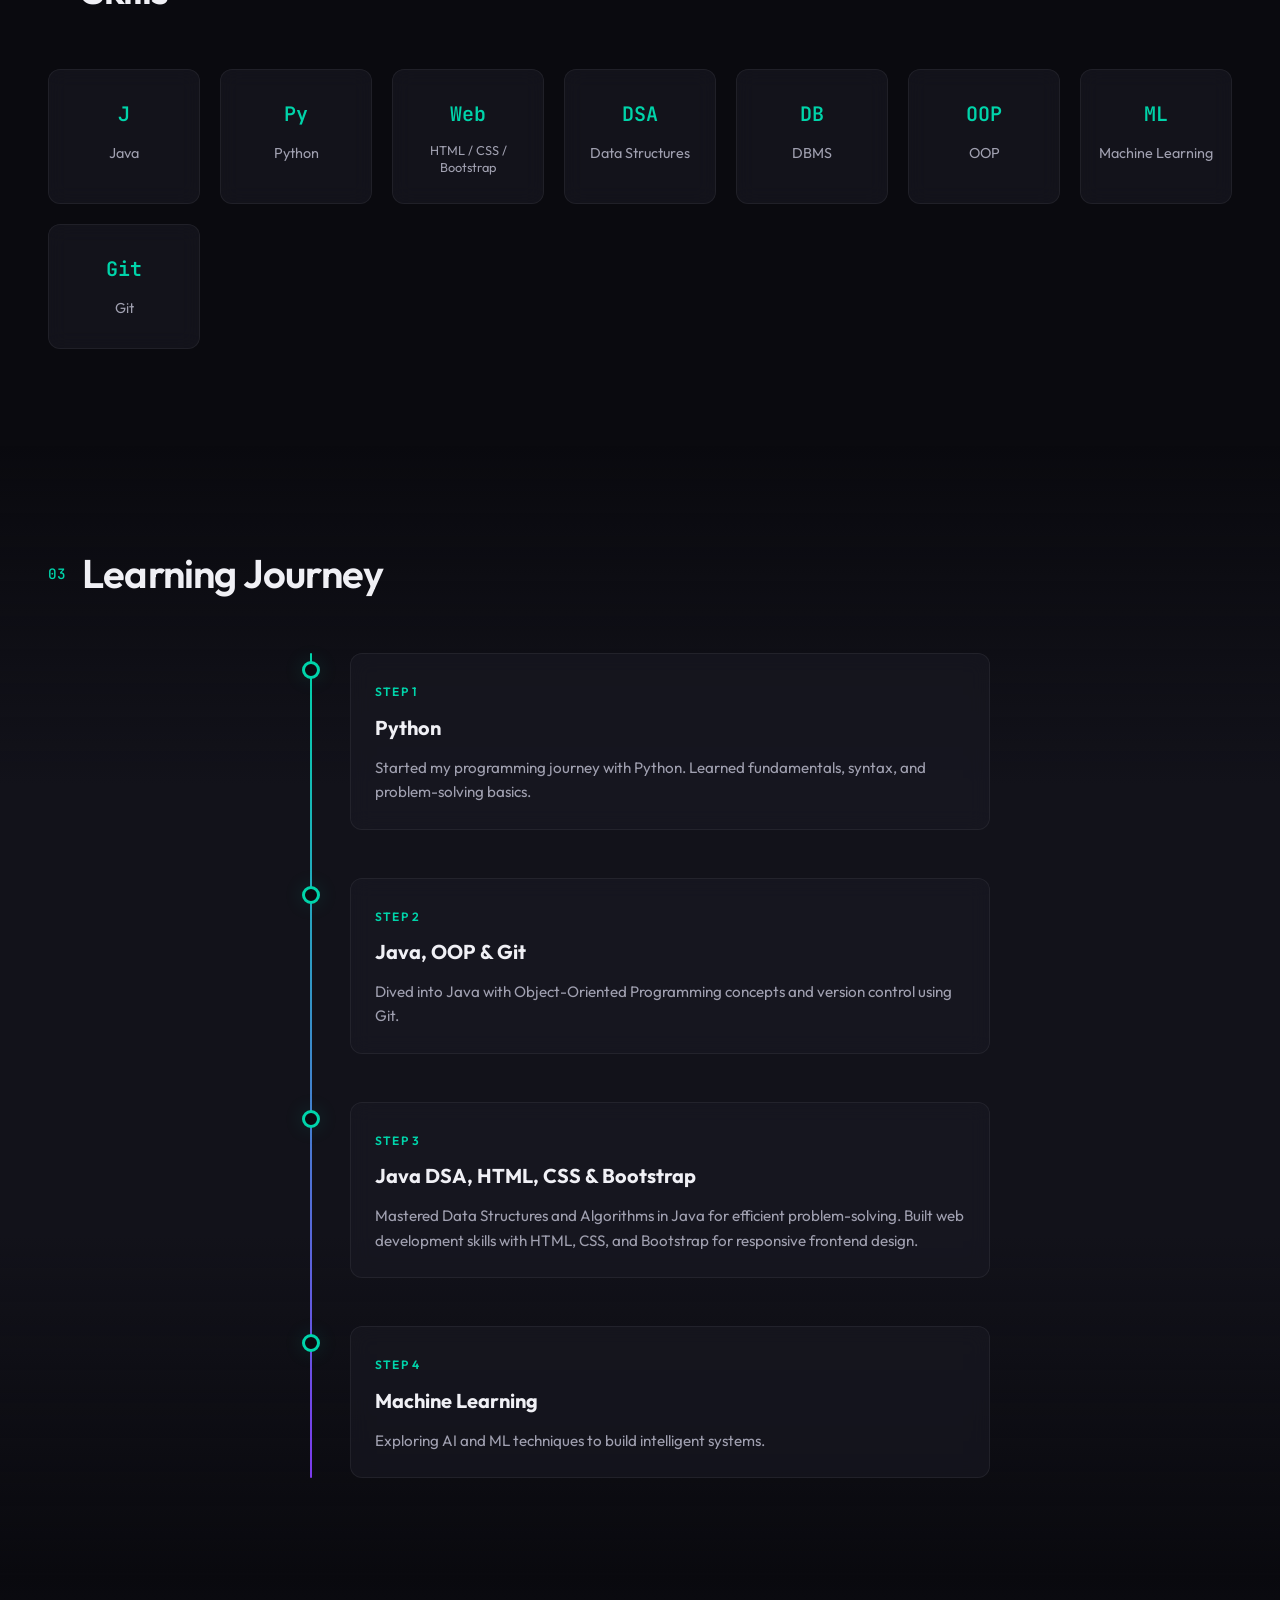
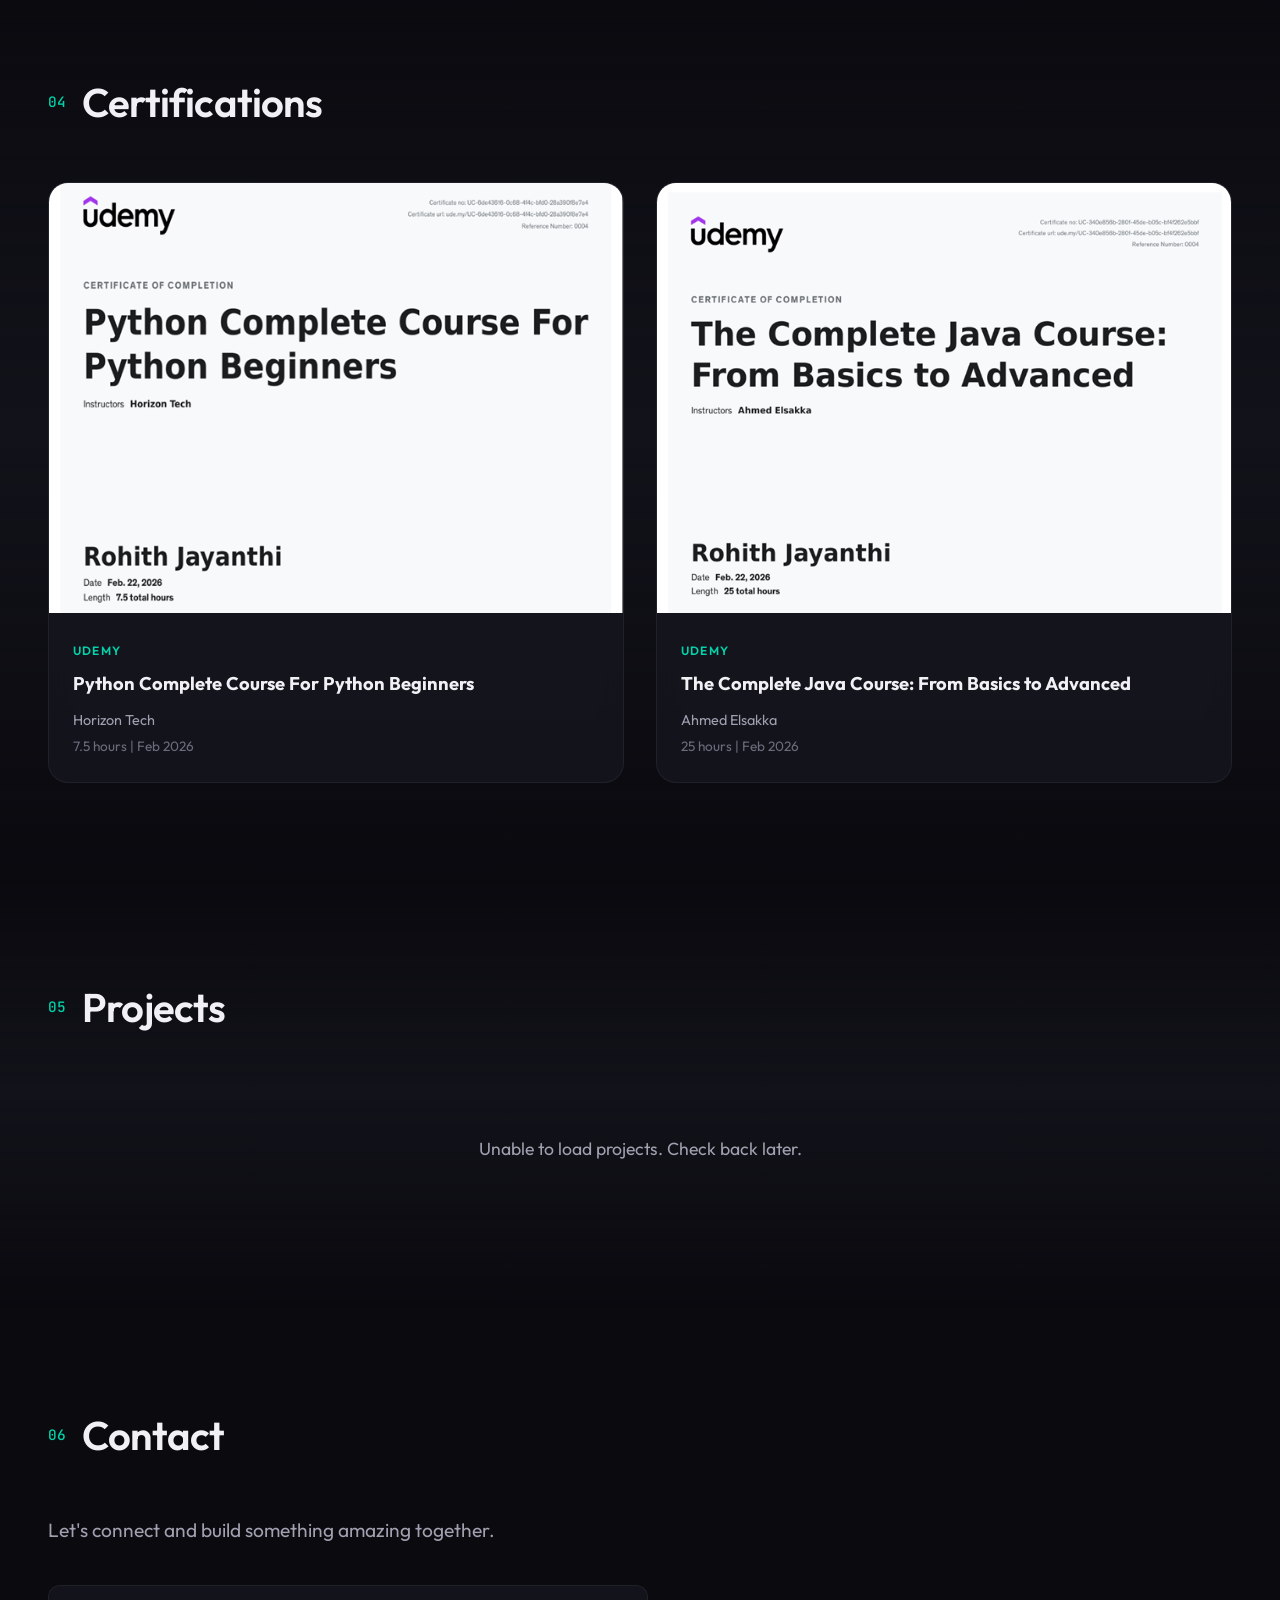
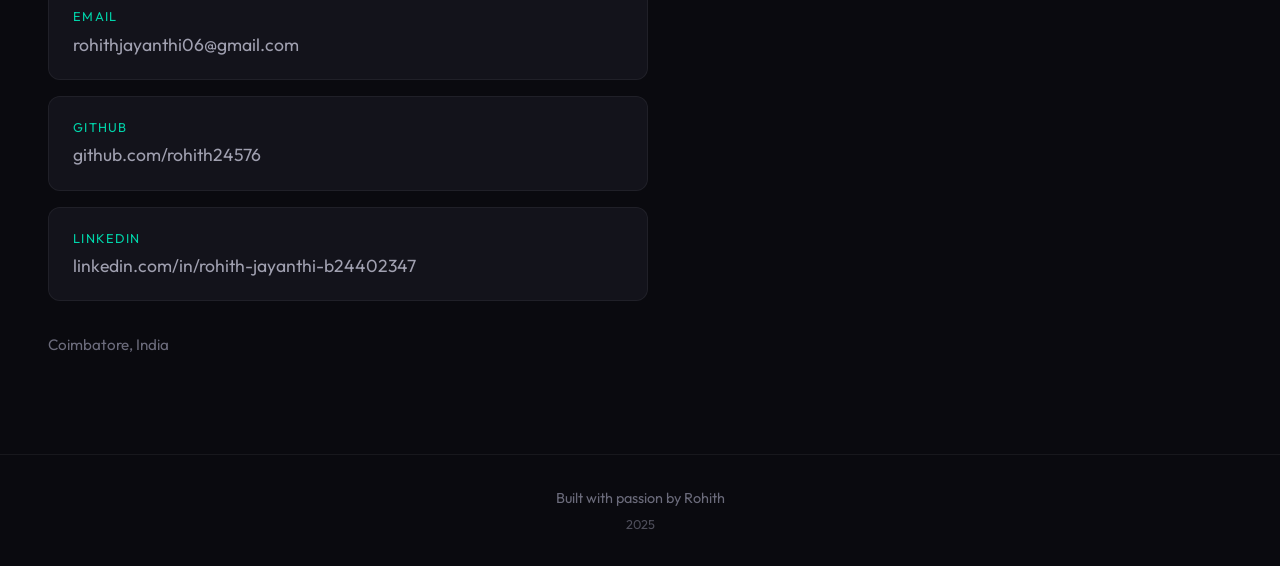
==== commit a2ec9348: "Add dynamic GitHub repos to Projects section Made-with: Cursor" ====
--- a/index.html
+++ b/index.html
@@ -234,50 +234,8 @@
                 <span class="section-number">05</span>
                 <h2>Projects</h2>
             </div>
-            <div class="projects-grid">
-                <article class="project-card reveal">
-                    <div class="project-card-glow"></div>
-                    <div class="project-header">
-                        <span class="project-number">01</span>
-                        <span class="project-tag">Java</span>
-                    </div>
-                    <h3>Connect4 Game</h3>
-                    <p>A classic two-player Connect4 board game built in Java. Implements the full game logic including turn-based gameplay, win detection (horizontal, vertical, diagonal), and draw conditions. Features a clean console or GUI interface. Demonstrates object-oriented programming principles, 2D array manipulation, and algorithmic thinking for game state validation.</p>
-                    <div class="project-tech">
-                        <span>Java</span>
-                        <span>OOP</span>
-                        <span>DSA</span>
-                    </div>
-                </article>
-                <article class="project-card reveal reveal-delay-1">
-                    <div class="project-card-glow"></div>
-                    <div class="project-header">
-                        <span class="project-number">02</span>
-                        <span class="project-tag">Frontend</span>
-                    </div>
-                    <h3>Canteen Management System (Frontend)</h3>
-                    <p>A web-based user interface for managing canteen operations. Built with HTML, CSS, and JavaScript. Features include a dynamic menu display with categories, food item cards with images and pricing, shopping cart functionality for order placement, quantity selection, and order summary. Responsive design ensures usability across desktop and mobile devices. Provides an intuitive experience for customers to browse and place orders.</p>
-                    <div class="project-tech">
-                        <span>HTML</span>
-                        <span>CSS</span>
-                        <span>Bootstrap</span>
-                        <span>JavaScript</span>
-                    </div>
-                </article>
-                <article class="project-card reveal reveal-delay-2">
-                    <div class="project-card-glow"></div>
-                    <div class="project-header">
-                        <span class="project-number">03</span>
-                        <span class="project-tag">Database</span>
-                    </div>
-                    <h3>Canteen Management System (Database)</h3>
-                    <p>Database design and implementation for the canteen management system using MySQL. Includes normalized tables for users (customers, staff, admin), menu items with categories and pricing, orders with order details, transactions, and inventory management. Implements proper relationships, foreign keys, and constraints for data integrity. Supports queries for order history, sales reports, stock levels, and user management. Designed for efficient data storage, retrieval, and scalability.</p>
-                    <div class="project-tech">
-                        <span>MySQL</span>
-                        <span>DBMS</span>
-                        <span>SQL</span>
-                    </div>
-                </article>
+            <div class="projects-grid" id="projects-grid">
+                <div class="projects-loading reveal" id="projects-loading">Loading projects from GitHub...</div>
             </div>
         </section>
 
--- a/styles.css
+++ b/styles.css
@@ -1142,6 +1142,28 @@
     color: var(--text-secondary);
 }
 
+.projects-loading {
+    grid-column: 1 / -1;
+    text-align: center;
+    padding: 3rem;
+    color: var(--text-secondary);
+    font-size: 1.1rem;
+}
+
+.projects-error {
+    grid-column: 1 / -1;
+    text-align: center;
+    padding: 3rem;
+    color: var(--text-secondary);
+    font-size: 1.1rem;
+}
+
+a.project-card {
+    text-decoration: none;
+    color: inherit;
+    cursor: pointer;
+}
+
 /* ===== Contact Section ===== */
 .contact-content {
     max-width: 600px;
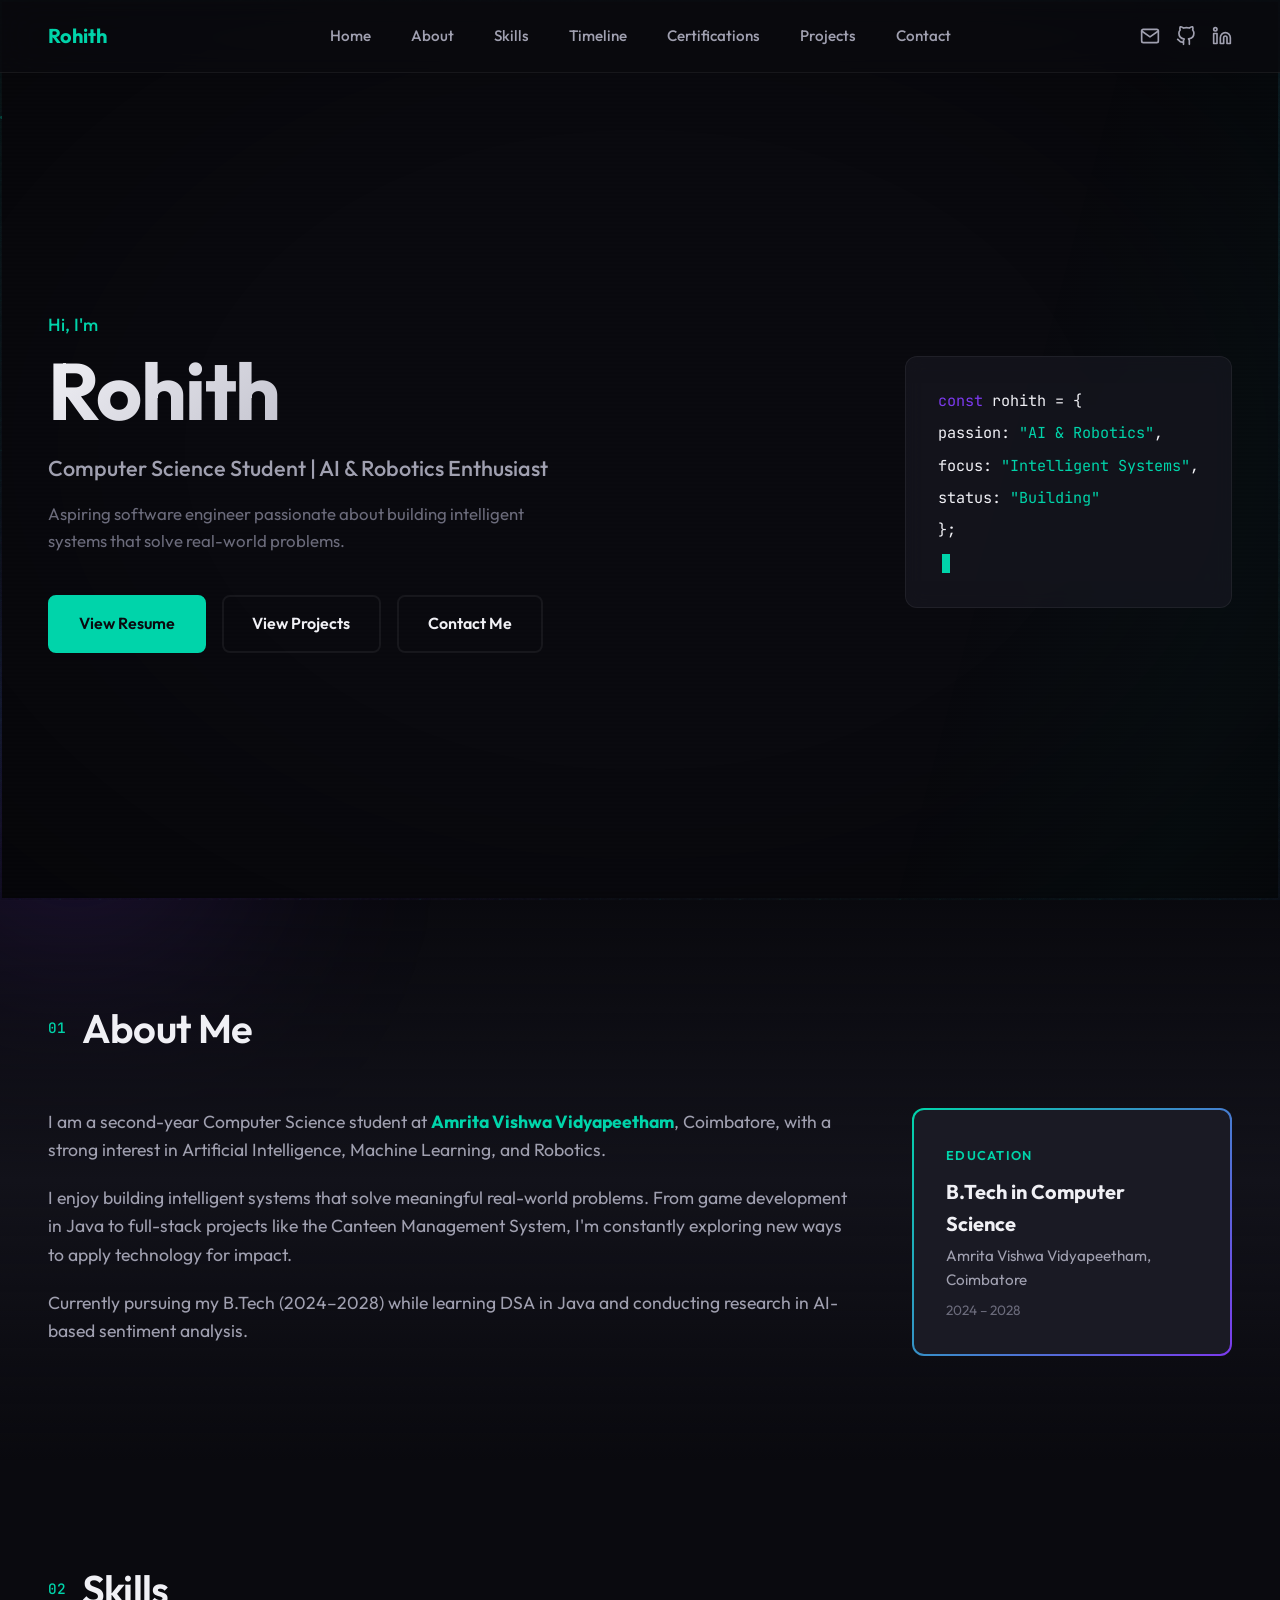
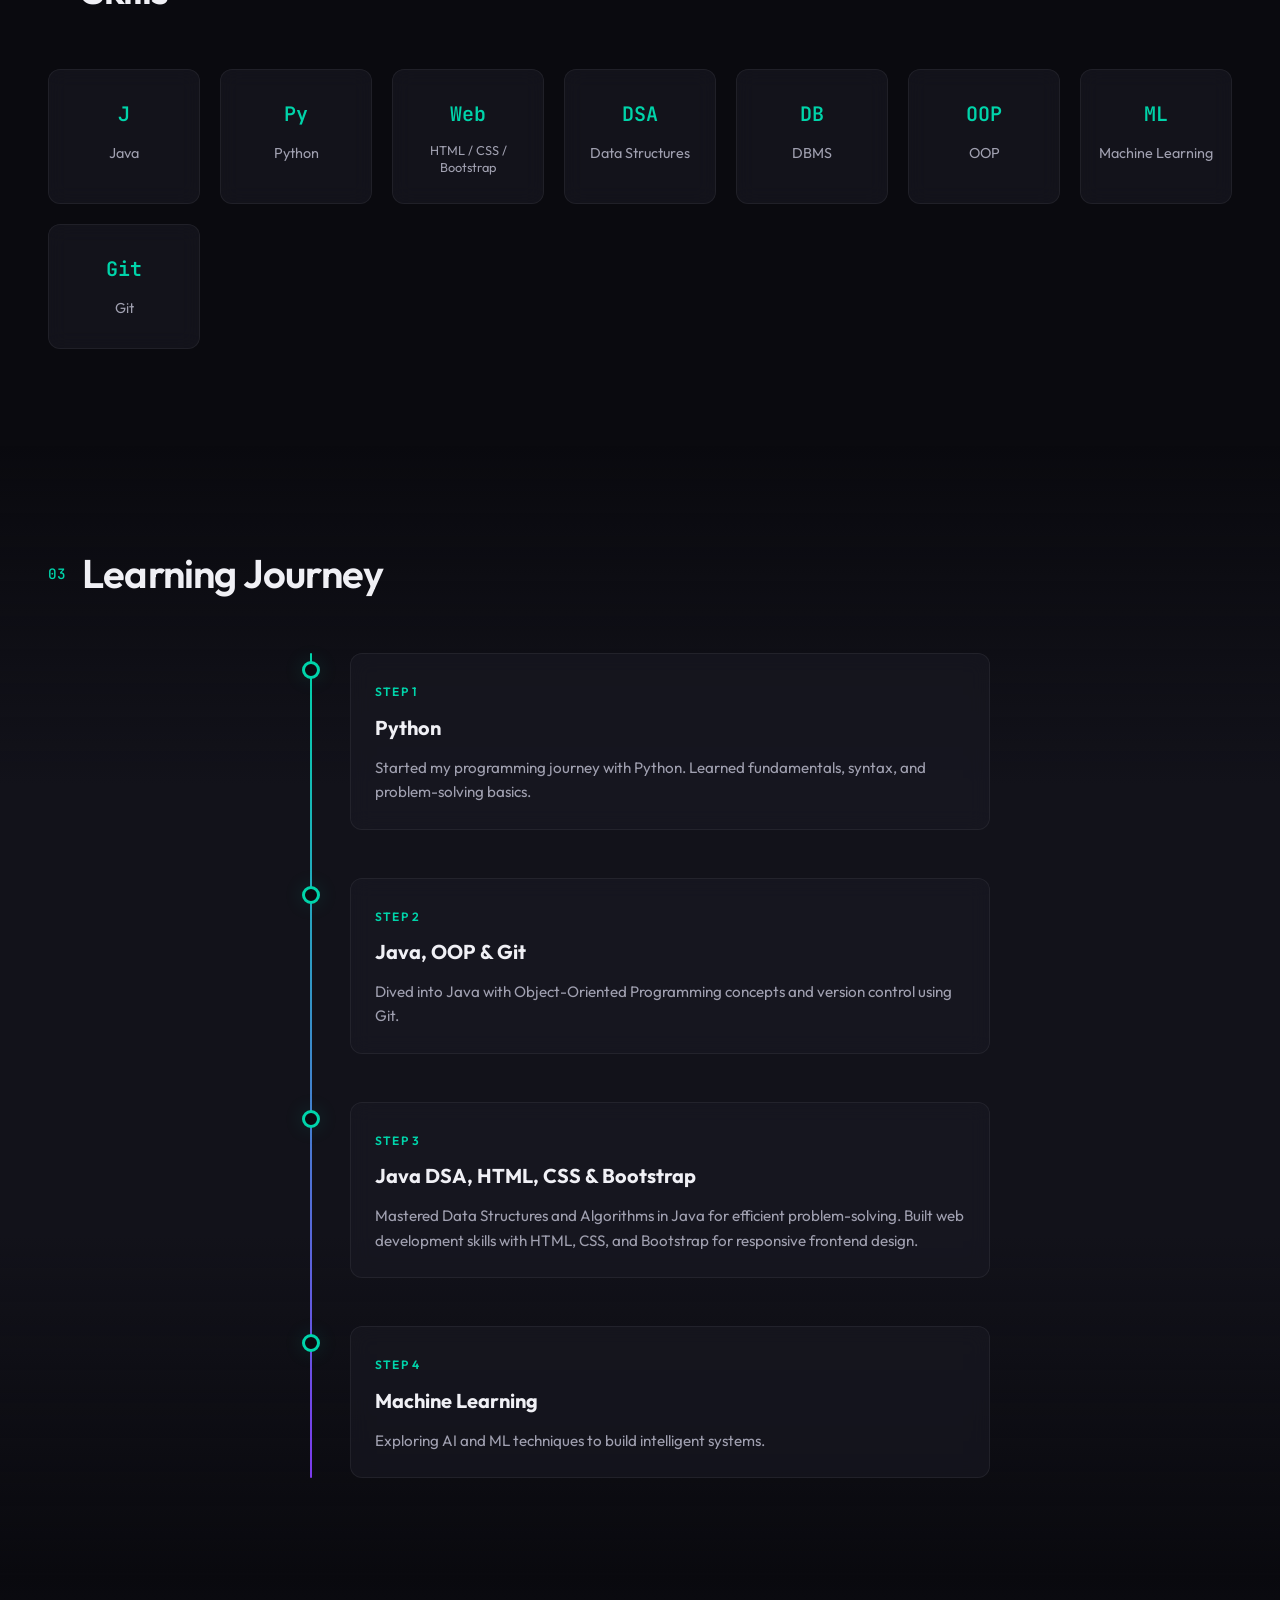
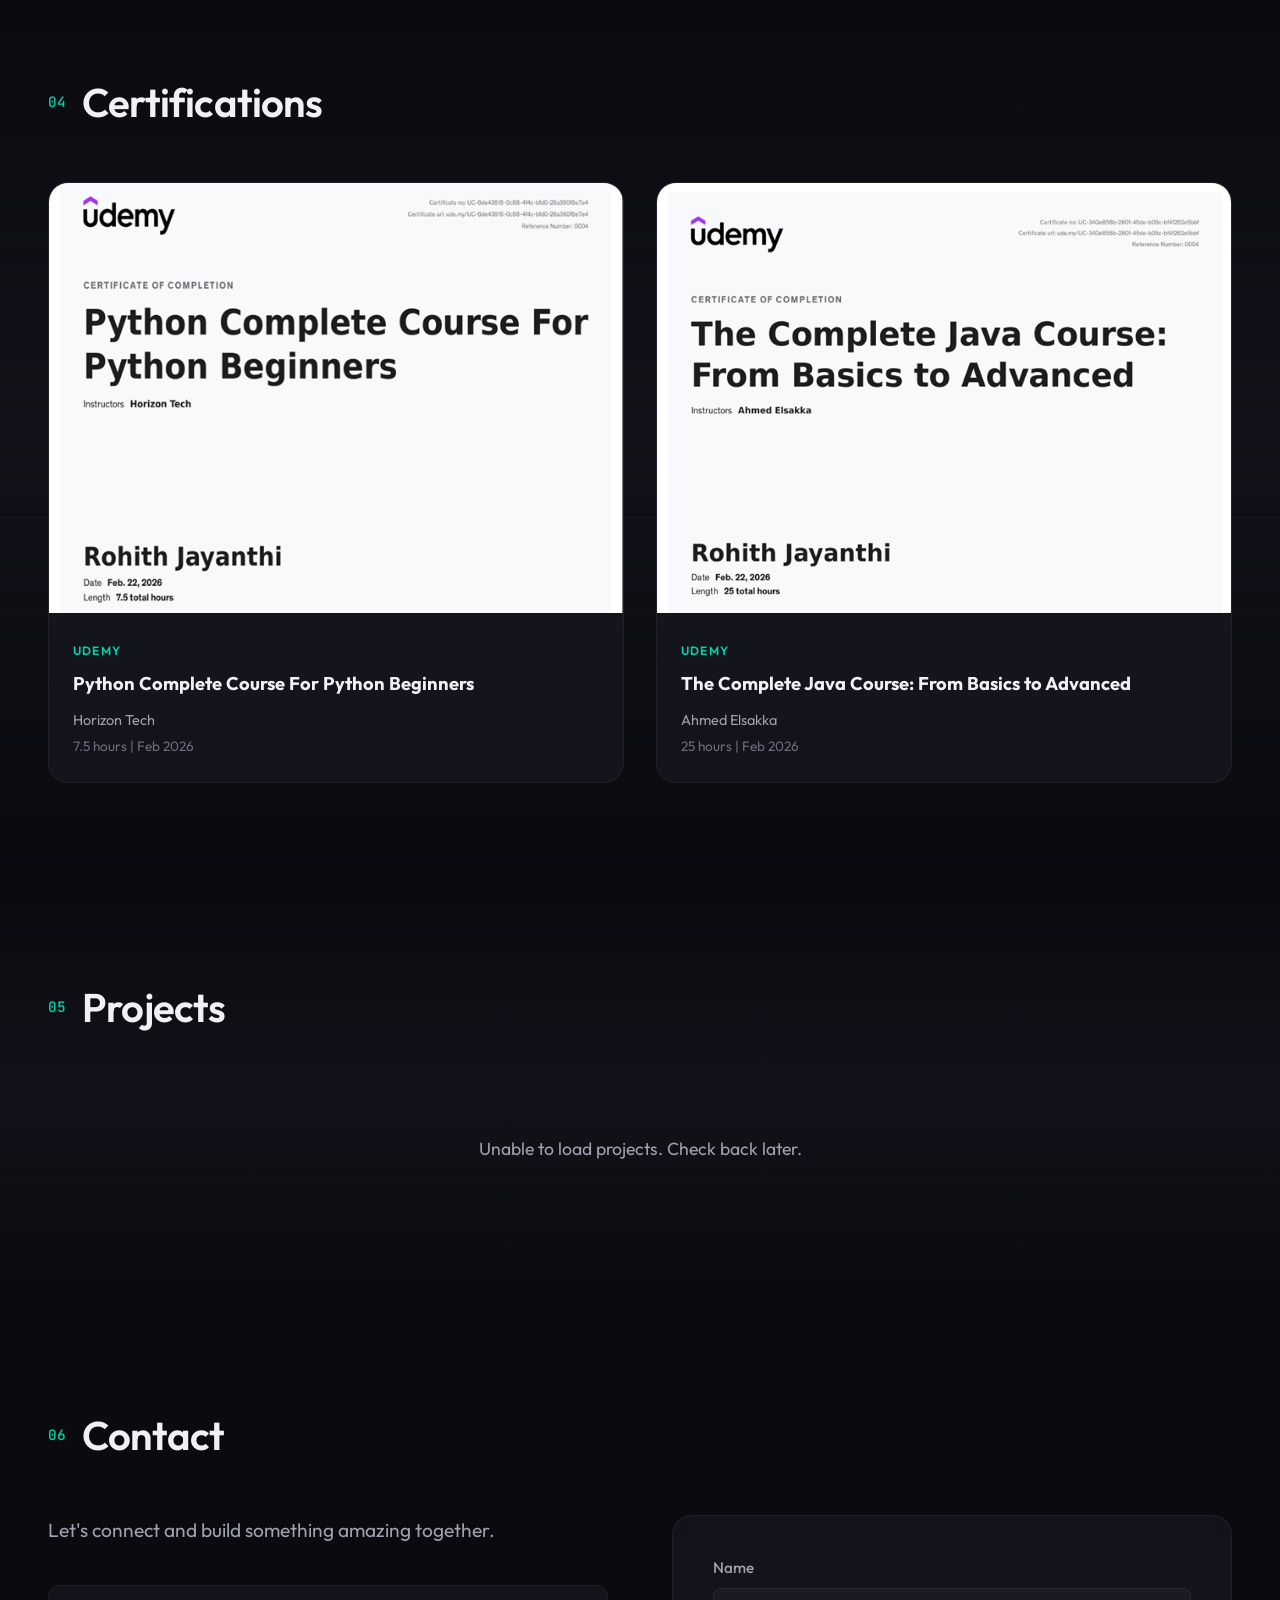
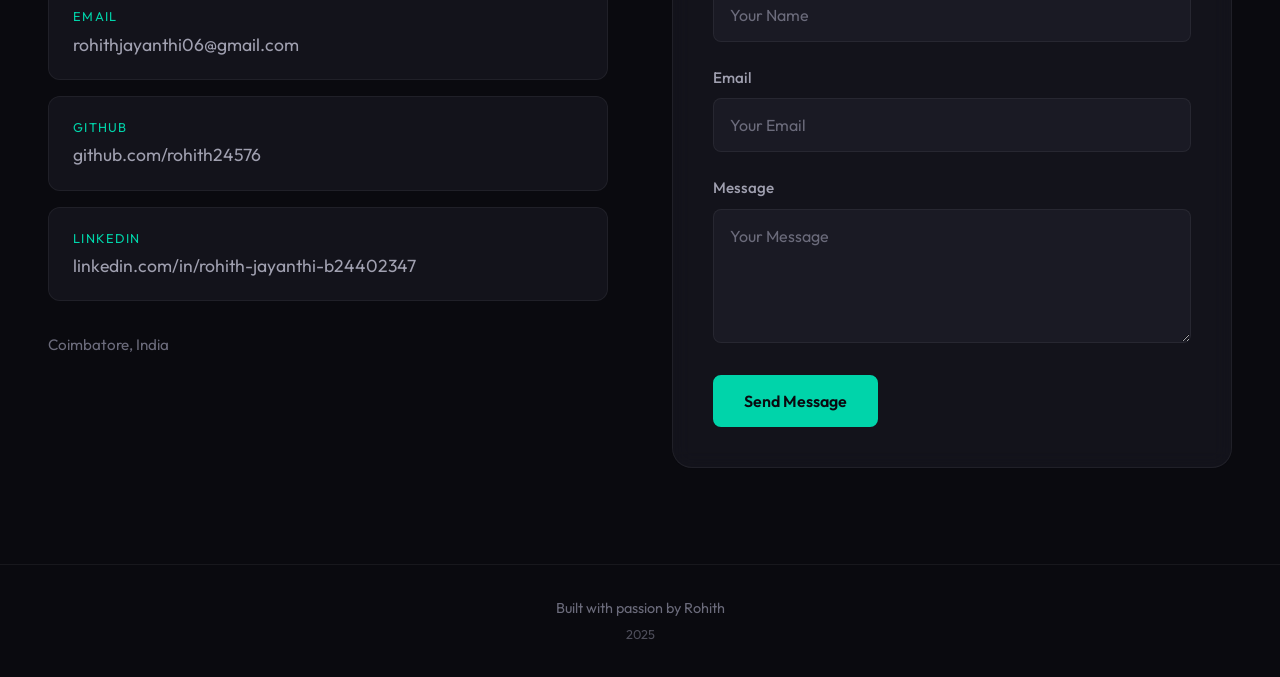
==== commit 55997558: "feat: add accessible contact form, semantic header, and SEO description" ====
--- a/index.html
+++ b/index.html
@@ -3,6 +3,7 @@
 <head>
     <meta charset="UTF-8">
     <meta name="viewport" content="width=device-width, initial-scale=1.0">
+    <meta name="description" content="Portfolio of Rohith, a Software Engineer passionate about AI and Robotics.">
     <title>Rohith | Software Engineer | AI & Robotics</title>
     <link rel="preconnect" href="https://fonts.googleapis.com">
     <link rel="preconnect" href="https://fonts.gstatic.com" crossorigin>
@@ -37,6 +38,7 @@
     <div class="vignette"></div>
     <div class="scanlines"></div>
 
+    <header>
     <nav class="navbar">
         <a href="#hero" class="nav-logo">Rohith</a>
         <div class="nav-slideout">
@@ -67,6 +69,7 @@
             <span></span>
         </button>
     </nav>
+    </header>
 
     <main>
         <section id="hero" class="hero">
@@ -244,23 +247,41 @@
                 <span class="section-number">06</span>
                 <h2>Contact</h2>
             </div>
-            <div class="contact-content">
-                <p class="contact-intro reveal">Let's connect and build something amazing together.</p>
-                <div class="contact-links">
-                    <a href="mailto:rohithjayanthi06@gmail.com" class="contact-link reveal">
-                        <span class="contact-link-icon">Email</span>
-                        <span class="contact-link-text">rohithjayanthi06@gmail.com</span>
-                    </a>
-                    <a href="https://github.com/rohith24576" target="_blank" rel="noopener noreferrer" class="contact-link reveal reveal-delay-1">
-                        <span class="contact-link-icon">GitHub</span>
-                        <span class="contact-link-text">github.com/rohith24576</span>
-                    </a>
-                    <a href="https://www.linkedin.com/in/rohith-jayanthi-b24402347/" target="_blank" rel="noopener noreferrer" class="contact-link reveal reveal-delay-2">
-                        <span class="contact-link-icon">LinkedIn</span>
-                        <span class="contact-link-text">linkedin.com/in/rohith-jayanthi-b24402347</span>
-                    </a>
-                </div>
-                <p class="contact-location">Coimbatore, India</p>
+            <div class="contact-wrapper">
+                <div class="contact-info">
+                    <p class="contact-intro reveal">Let's connect and build something amazing together.</p>
+                    <div class="contact-links">
+                        <a href="mailto:rohithjayanthi06@gmail.com" class="contact-link reveal">
+                            <span class="contact-link-icon">Email</span>
+                            <span class="contact-link-text">rohithjayanthi06@gmail.com</span>
+                        </a>
+                        <a href="https://github.com/rohith24576" target="_blank" rel="noopener noreferrer" class="contact-link reveal reveal-delay-1">
+                            <span class="contact-link-icon">GitHub</span>
+                            <span class="contact-link-text">github.com/rohith24576</span>
+                        </a>
+                        <a href="https://www.linkedin.com/in/rohith-jayanthi-b24402347/" target="_blank" rel="noopener noreferrer" class="contact-link reveal reveal-delay-2">
+                            <span class="contact-link-icon">LinkedIn</span>
+                            <span class="contact-link-text">linkedin.com/in/rohith-jayanthi-b24402347</span>
+                        </a>
+                    </div>
+                    <p class="contact-location">Coimbatore, India</p>
+                </div>
+                
+                <form class="contact-form reveal reveal-delay-1" action="#" method="POST">
+                    <div class="form-group">
+                        <label for="name">Name</label>
+                        <input type="text" id="name" name="name" required placeholder="Your Name" aria-label="Name">
+                    </div>
+                    <div class="form-group">
+                        <label for="email">Email</label>
+                        <input type="email" id="email" name="email" required placeholder="Your Email" aria-label="Email">
+                    </div>
+                    <div class="form-group">
+                        <label for="message">Message</label>
+                        <textarea id="message" name="message" rows="5" required placeholder="Your Message" aria-label="Message"></textarea>
+                    </div>
+                    <button type="submit" class="btn btn-primary form-submit">Send Message</button>
+                </form>
             </div>
         </section>
     </main>
--- a/styles.css
+++ b/styles.css
@@ -1165,8 +1165,69 @@
 }
 
 /* ===== Contact Section ===== */
-.contact-content {
+.contact-wrapper {
+    display: grid;
+    grid-template-columns: 1fr 1fr;
+    gap: 4rem;
+    align-items: start;
+}
+
+.contact-info {
     max-width: 600px;
+}
+
+.contact-form {
+    display: flex;
+    flex-direction: column;
+    gap: 1.5rem;
+    background: var(--bg-card);
+    padding: 2.5rem;
+    border: 1px solid var(--border);
+    border-radius: var(--radius-lg);
+    backdrop-filter: blur(10px);
+}
+
+.form-group {
+    display: flex;
+    flex-direction: column;
+    gap: 0.5rem;
+}
+
+.form-group label {
+    font-size: 0.95rem;
+    color: var(--text-secondary);
+    font-weight: 500;
+}
+
+.form-group input,
+.form-group textarea {
+    width: 100%;
+    padding: 1rem;
+    background: var(--bg-tertiary);
+    border: 1px solid var(--border);
+    border-radius: var(--radius-sm);
+    color: var(--text-primary);
+    font-family: var(--font-sans);
+    font-size: 1rem;
+    transition: var(--transition-fast);
+    outline: none;
+    resize: vertical;
+}
+
+.form-group input:focus,
+.form-group textarea:focus {
+    border-color: var(--accent);
+    box-shadow: 0 0 0 2px var(--accent-dim);
+}
+
+.form-group input::placeholder,
+.form-group textarea::placeholder {
+    color: var(--text-muted);
+}
+
+.form-submit {
+    margin-top: 0.5rem;
+    align-self: flex-start;
 }
 
 .contact-intro {
@@ -1281,6 +1342,10 @@
     .about-card {
         max-width: 400px;
         margin: 0 auto;
+    }
+
+    .contact-wrapper {
+        grid-template-columns: 1fr;
     }
 }
 
@@ -1358,6 +1423,14 @@
         grid-template-columns: 1fr;
     }
 
+    .contact-form {
+        padding: 1.5rem;
+    }
+    
+    .form-submit {
+        align-self: stretch;
+    }
+
     .footer {
         padding: 1.5rem;
     }
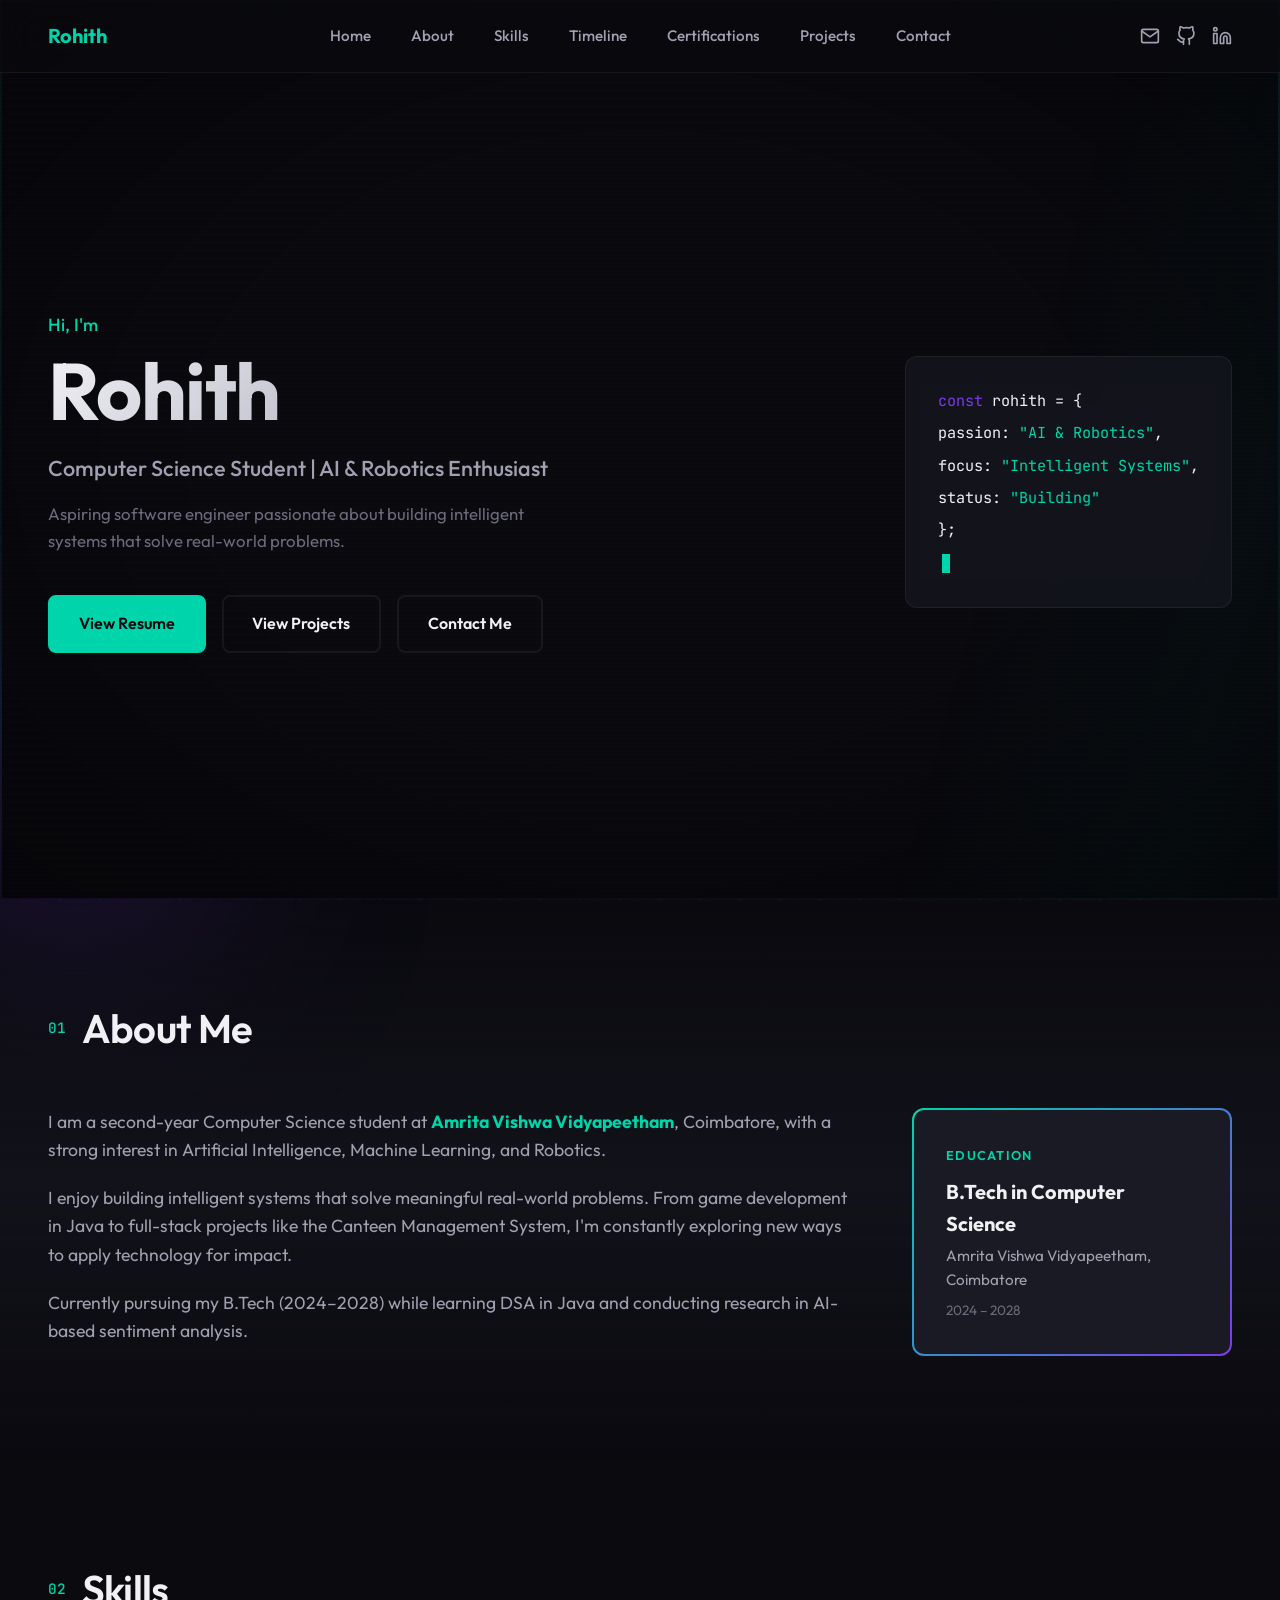
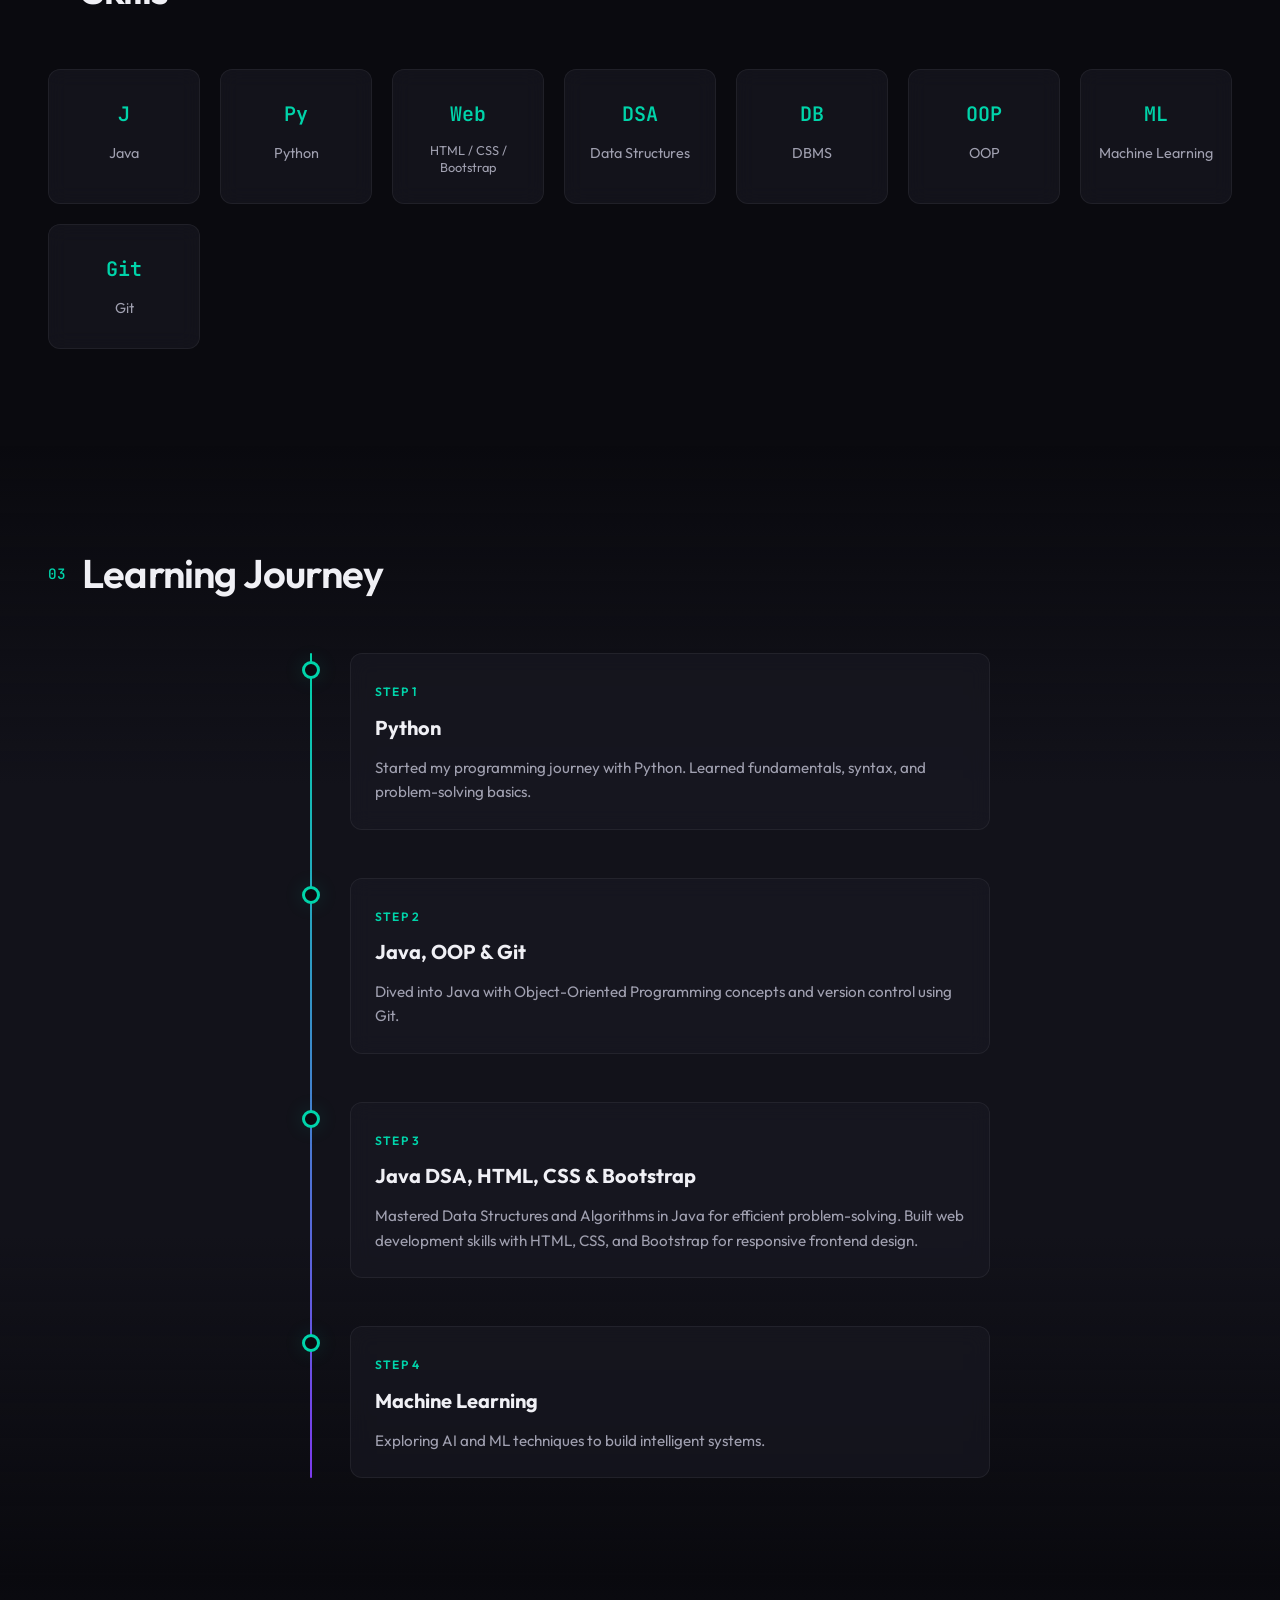
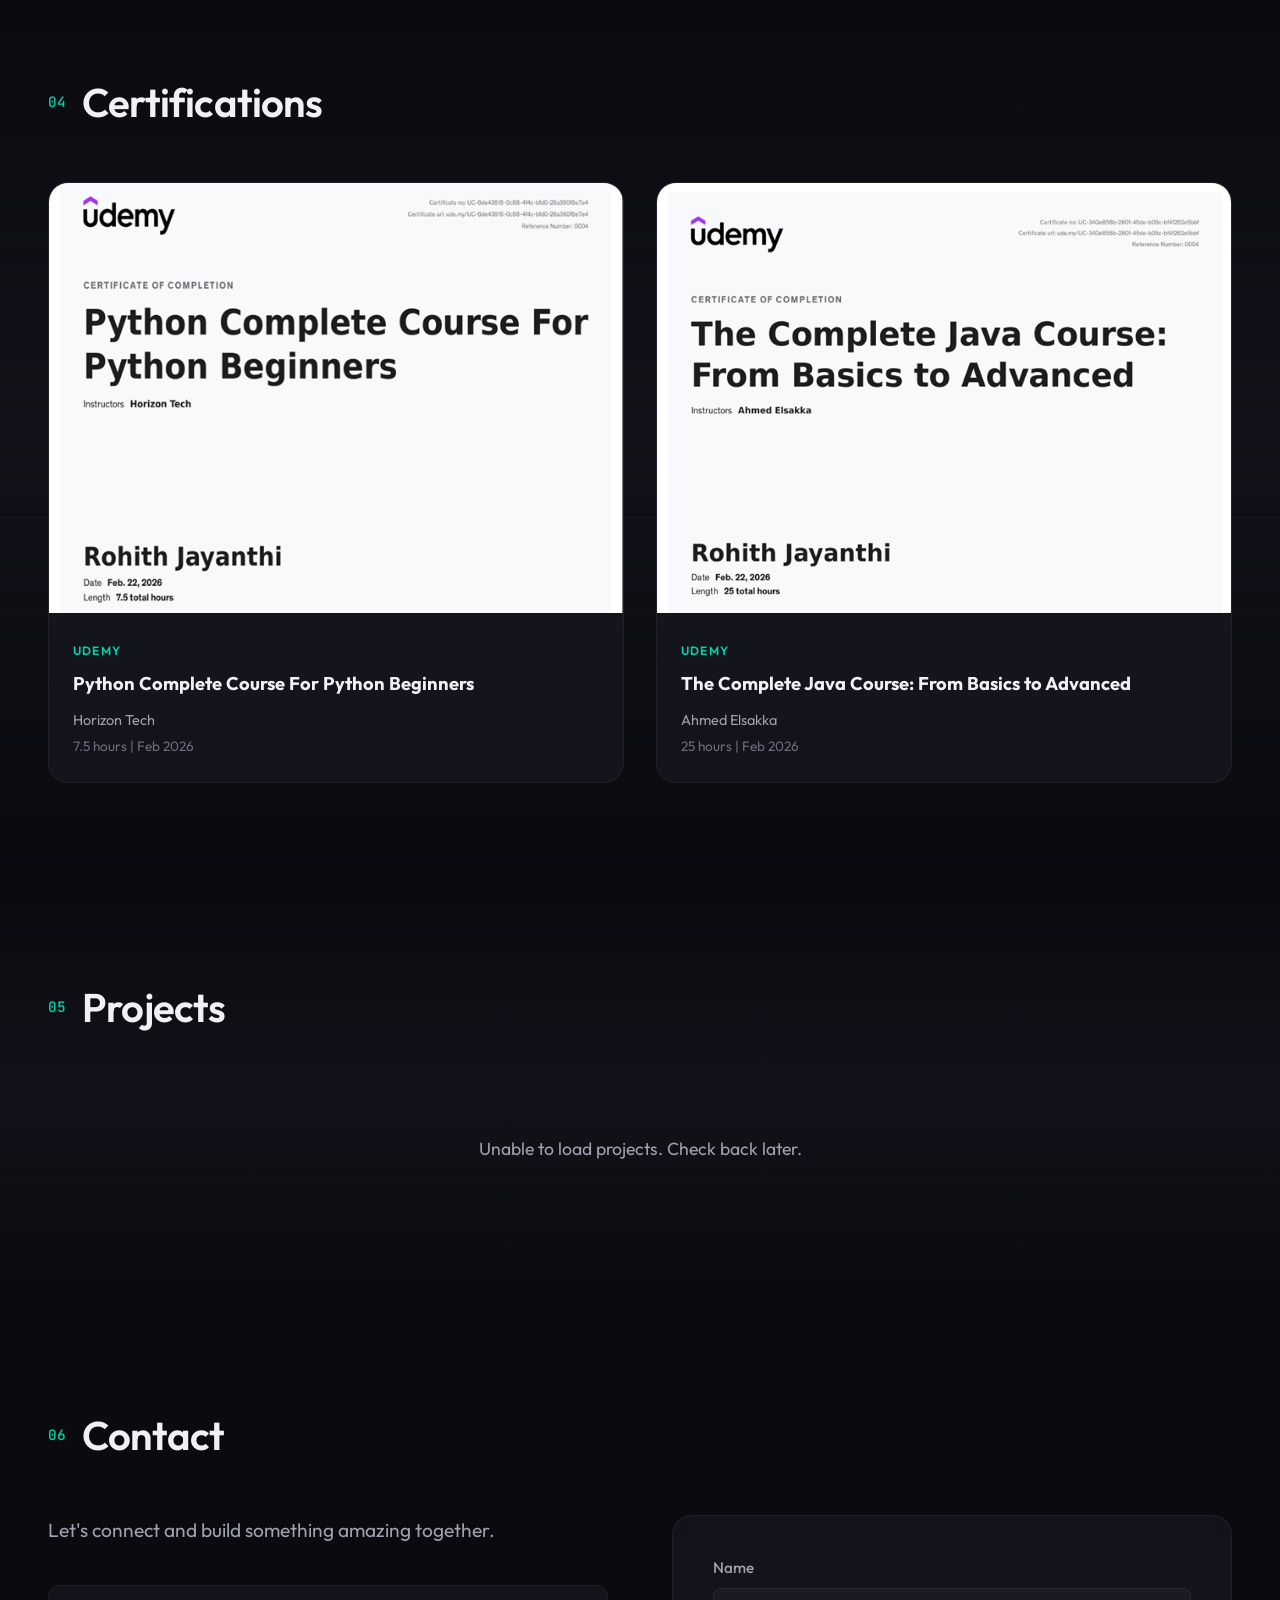
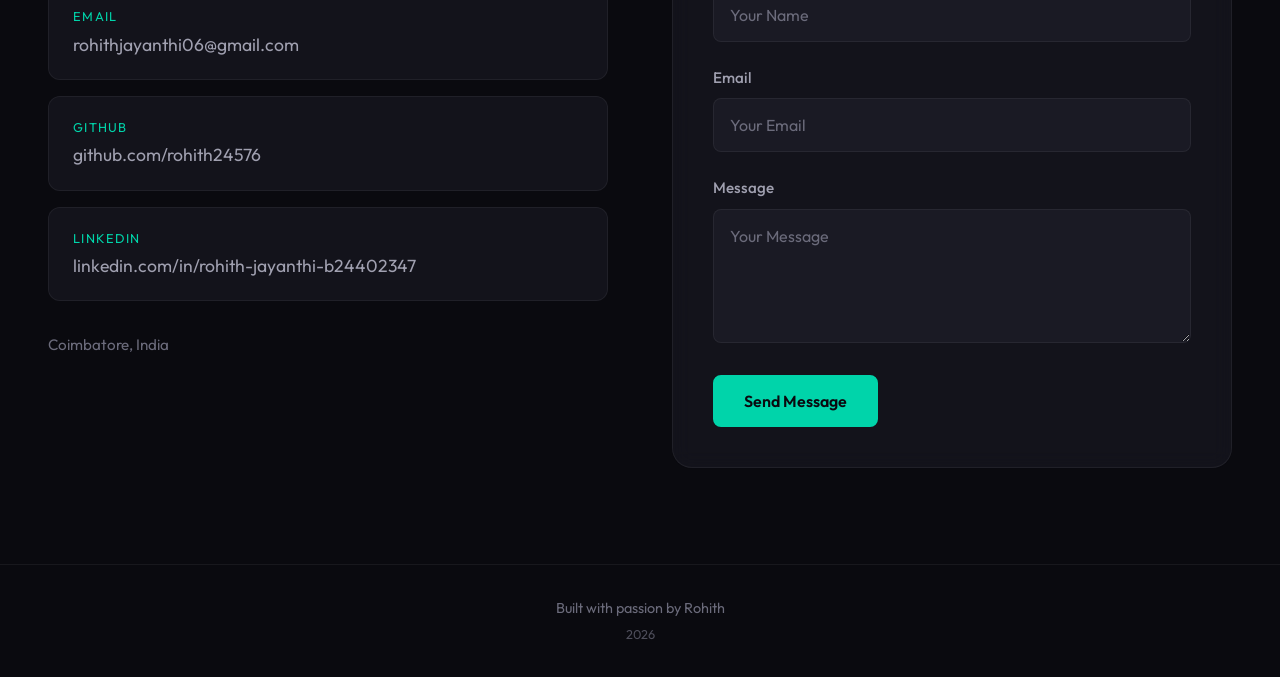
==== commit 91200dc5: "changes in footer" ====
--- a/index.html
+++ b/index.html
@@ -1,5 +1,6 @@
 <!DOCTYPE html>
 <html lang="en">
+
 <head>
     <meta charset="UTF-8">
     <meta name="viewport" content="width=device-width, initial-scale=1.0">
@@ -7,9 +8,12 @@
     <title>Rohith | Software Engineer | AI & Robotics</title>
     <link rel="preconnect" href="https://fonts.googleapis.com">
     <link rel="preconnect" href="https://fonts.gstatic.com" crossorigin>
-    <link href="https://fonts.googleapis.com/css2?family=Outfit:wght@300;400;500;600;700&family=JetBrains+Mono:wght@400;500&display=swap" rel="stylesheet">
+    <link
+        href="https://fonts.googleapis.com/css2?family=Outfit:wght@300;400;500;600;700&family=JetBrains+Mono:wght@400;500&display=swap"
+        rel="stylesheet">
     <link rel="stylesheet" href="styles.css">
 </head>
+
 <body>
     <div class="bg-base"></div>
     <div class="bg-aurora"></div>
@@ -39,36 +43,51 @@
     <div class="scanlines"></div>
 
     <header>
-    <nav class="navbar">
-        <a href="#hero" class="nav-logo">Rohith</a>
-        <div class="nav-slideout">
-            <ul class="nav-links">
-                <li><a href="#hero">Home</a></li>
-                <li><a href="#about">About</a></li>
-                <li><a href="#skills">Skills</a></li>
-                <li><a href="#timeline">Timeline</a></li>
-                <li><a href="#certifications">Certifications</a></li>
-                <li><a href="#projects">Projects</a></li>
-                <li><a href="#contact">Contact</a></li>
-            </ul>
-            <div class="nav-social">
-            <a href="mailto:rohithjayanthi06@gmail.com" aria-label="Email" class="nav-social-link">
-                <svg xmlns="http://www.w3.org/2000/svg" width="20" height="20" viewBox="0 0 24 24" fill="none" stroke="currentColor" stroke-width="2" stroke-linecap="round" stroke-linejoin="round"><path d="M4 4h16c1.1 0 2 .9 2 2v12c0 1.1-.9 2-2 2H4c-1.1 0-2-.9-2-2V6c0-1.1.9-2 2-2z"/><polyline points="22,6 12,13 2,6"/></svg>
-            </a>
-            <a href="https://github.com/rohith24576" target="_blank" rel="noopener noreferrer" aria-label="GitHub" class="nav-social-link">
-                <svg xmlns="http://www.w3.org/2000/svg" width="20" height="20" viewBox="0 0 24 24" fill="none" stroke="currentColor" stroke-width="2" stroke-linecap="round" stroke-linejoin="round"><path d="M9 19c-5 1.5-5-2.5-7-3m14 6v-3.87a3.37 3.37 0 0 0-.94-2.61c3.14-.35 6.44-1.54 6.44-7A5.44 5.44 0 0 0 20 4.77 5.07 5.07 0 0 0 19.91 1S18.73.65 16 2.48a13.38 13.38 0 0 0-7 0C6.27.65 5.09 1 5.09 1A5.07 5.07 0 0 0 5 4.77a5.44 5.44 0 0 0-1.5 3.78c0 5.42 3.3 6.61 6.44 7A3.37 3.37 0 0 0 9 18.13V22"/></svg>
-            </a>
-            <a href="https://www.linkedin.com/in/rohith-jayanthi-b24402347/" target="_blank" rel="noopener noreferrer" aria-label="LinkedIn" class="nav-social-link">
-                <svg xmlns="http://www.w3.org/2000/svg" width="20" height="20" viewBox="0 0 24 24" fill="none" stroke="currentColor" stroke-width="2" stroke-linecap="round" stroke-linejoin="round"><path d="M16 8a6 6 0 0 1 6 6v7h-4v-7a2 2 0 0 0-2-2 2 2 0 0 0-2 2v7h-4v-7a6 6 0 0 1 6-6z"/><rect x="2" y="9" width="4" height="12"/><circle cx="4" cy="4" r="2"/></svg>
-            </a>
-            </div>
-        </div>
-        <button class="nav-toggle" aria-label="Toggle menu">
-            <span></span>
-            <span></span>
-            <span></span>
-        </button>
-    </nav>
+        <nav class="navbar">
+            <a href="#hero" class="nav-logo">Rohith</a>
+            <div class="nav-slideout">
+                <ul class="nav-links">
+                    <li><a href="#hero">Home</a></li>
+                    <li><a href="#about">About</a></li>
+                    <li><a href="#skills">Skills</a></li>
+                    <li><a href="#timeline">Timeline</a></li>
+                    <li><a href="#certifications">Certifications</a></li>
+                    <li><a href="#projects">Projects</a></li>
+                    <li><a href="#contact">Contact</a></li>
+                </ul>
+                <div class="nav-social">
+                    <a href="mailto:rohithjayanthi06@gmail.com" aria-label="Email" class="nav-social-link">
+                        <svg xmlns="http://www.w3.org/2000/svg" width="20" height="20" viewBox="0 0 24 24" fill="none"
+                            stroke="currentColor" stroke-width="2" stroke-linecap="round" stroke-linejoin="round">
+                            <path d="M4 4h16c1.1 0 2 .9 2 2v12c0 1.1-.9 2-2 2H4c-1.1 0-2-.9-2-2V6c0-1.1.9-2 2-2z" />
+                            <polyline points="22,6 12,13 2,6" />
+                        </svg>
+                    </a>
+                    <a href="https://github.com/rohith24576" target="_blank" rel="noopener noreferrer"
+                        aria-label="GitHub" class="nav-social-link">
+                        <svg xmlns="http://www.w3.org/2000/svg" width="20" height="20" viewBox="0 0 24 24" fill="none"
+                            stroke="currentColor" stroke-width="2" stroke-linecap="round" stroke-linejoin="round">
+                            <path
+                                d="M9 19c-5 1.5-5-2.5-7-3m14 6v-3.87a3.37 3.37 0 0 0-.94-2.61c3.14-.35 6.44-1.54 6.44-7A5.44 5.44 0 0 0 20 4.77 5.07 5.07 0 0 0 19.91 1S18.73.65 16 2.48a13.38 13.38 0 0 0-7 0C6.27.65 5.09 1 5.09 1A5.07 5.07 0 0 0 5 4.77a5.44 5.44 0 0 0-1.5 3.78c0 5.42 3.3 6.61 6.44 7A3.37 3.37 0 0 0 9 18.13V22" />
+                        </svg>
+                    </a>
+                    <a href="https://www.linkedin.com/in/rohith-jayanthi-b24402347/" target="_blank"
+                        rel="noopener noreferrer" aria-label="LinkedIn" class="nav-social-link">
+                        <svg xmlns="http://www.w3.org/2000/svg" width="20" height="20" viewBox="0 0 24 24" fill="none"
+                            stroke="currentColor" stroke-width="2" stroke-linecap="round" stroke-linejoin="round">
+                            <path d="M16 8a6 6 0 0 1 6 6v7h-4v-7a2 2 0 0 0-2-2 2 2 0 0 0-2 2v7h-4v-7a6 6 0 0 1 6-6z" />
+                            <rect x="2" y="9" width="4" height="12" />
+                            <circle cx="4" cy="4" r="2" />
+                        </svg>
+                    </a>
+                </div>
+            </div>
+            <button class="nav-toggle" aria-label="Toggle menu">
+                <span></span>
+                <span></span>
+                <span></span>
+            </button>
+        </nav>
     </header>
 
     <main>
@@ -77,9 +96,11 @@
                 <p class="hero-greeting">Hi, I'm</p>
                 <h1 class="hero-name">Rohith</h1>
                 <p class="hero-tagline">Computer Science Student | AI & Robotics Enthusiast</p>
-                <p class="hero-subtitle">Aspiring software engineer passionate about building intelligent systems that solve real-world problems.</p>
+                <p class="hero-subtitle">Aspiring software engineer passionate about building intelligent systems that
+                    solve real-world problems.</p>
                 <div class="hero-cta">
-                    <a href="Rohith_resume.pdf" download="Rohith_resume.pdf" class="btn btn-primary resume-download">View Resume</a>
+                    <a href="Rohith_resume.pdf" download="Rohith_resume.pdf"
+                        class="btn btn-primary resume-download">View Resume</a>
                     <a href="#projects" class="btn btn-secondary">View Projects</a>
                     <a href="#contact" class="btn btn-secondary">Contact Me</a>
                 </div>
@@ -87,9 +108,9 @@
             <div class="hero-visual">
                 <div class="code-block">
                     <span class="code-line"><span class="code-keyword">const</span> rohith = {</span>
-                    <span class="code-line">  passion: <span class="code-string">"AI & Robotics"</span>,</span>
-                    <span class="code-line">  focus: <span class="code-string">"Intelligent Systems"</span>,</span>
-                    <span class="code-line">  status: <span class="code-string">"Building"</span></span>
+                    <span class="code-line"> passion: <span class="code-string">"AI & Robotics"</span>,</span>
+                    <span class="code-line"> focus: <span class="code-string">"Intelligent Systems"</span>,</span>
+                    <span class="code-line"> status: <span class="code-string">"Building"</span></span>
                     <span class="code-line">};</span>
                     <span class="code-cursor"></span>
                 </div>
@@ -103,9 +124,14 @@
             </div>
             <div class="about-content">
                 <div class="about-text reveal">
-                    <p>I am a second-year Computer Science student at <strong>Amrita Vishwa Vidyapeetham</strong>, Coimbatore, with a strong interest in Artificial Intelligence, Machine Learning, and Robotics.</p>
-                    <p>I enjoy building intelligent systems that solve meaningful real-world problems. From game development in Java to full-stack projects like the Canteen Management System, I'm constantly exploring new ways to apply technology for impact.</p>
-                    <p>Currently pursuing my B.Tech (2024–2028) while learning DSA in Java and conducting research in AI-based sentiment analysis.</p>
+                    <p>I am a second-year Computer Science student at <strong>Amrita Vishwa Vidyapeetham</strong>,
+                        Coimbatore, with a strong interest in Artificial Intelligence, Machine Learning, and Robotics.
+                    </p>
+                    <p>I enjoy building intelligent systems that solve meaningful real-world problems. From game
+                        development in Java to full-stack projects like the Canteen Management System, I'm constantly
+                        exploring new ways to apply technology for impact.</p>
+                    <p>Currently pursuing my B.Tech (2024–2028) while learning DSA in Java and conducting research in
+                        AI-based sentiment analysis.</p>
                 </div>
                 <div class="about-card reveal reveal-delay-1">
                     <div class="about-card-inner">
@@ -171,7 +197,8 @@
                     <div class="timeline-content">
                         <span class="timeline-tag">Step 1</span>
                         <h3>Python</h3>
-                        <p>Started my programming journey with Python. Learned fundamentals, syntax, and problem-solving basics.</p>
+                        <p>Started my programming journey with Python. Learned fundamentals, syntax, and problem-solving
+                            basics.</p>
                     </div>
                 </article>
                 <article class="timeline-item reveal reveal-delay-1">
@@ -187,7 +214,8 @@
                     <div class="timeline-content">
                         <span class="timeline-tag">Step 3</span>
                         <h3>Java DSA, HTML, CSS & Bootstrap</h3>
-                        <p>Mastered Data Structures and Algorithms in Java for efficient problem-solving. Built web development skills with HTML, CSS, and Bootstrap for responsive frontend design.</p>
+                        <p>Mastered Data Structures and Algorithms in Java for efficient problem-solving. Built web
+                            development skills with HTML, CSS, and Bootstrap for responsive frontend design.</p>
                     </div>
                 </article>
                 <article class="timeline-item reveal reveal-delay-3">
@@ -209,7 +237,8 @@
             <div class="certifications-grid">
                 <article class="cert-card reveal">
                     <div class="cert-image-wrap">
-                        <img src="assets/python-cert.png" alt="Python Complete Course For Python Beginners - Udemy Certificate">
+                        <img src="assets/python-cert.png"
+                            alt="Python Complete Course For Python Beginners - Udemy Certificate">
                     </div>
                     <div class="cert-info">
                         <span class="cert-platform">Udemy</span>
@@ -255,18 +284,20 @@
                             <span class="contact-link-icon">Email</span>
                             <span class="contact-link-text">rohithjayanthi06@gmail.com</span>
                         </a>
-                        <a href="https://github.com/rohith24576" target="_blank" rel="noopener noreferrer" class="contact-link reveal reveal-delay-1">
+                        <a href="https://github.com/rohith24576" target="_blank" rel="noopener noreferrer"
+                            class="contact-link reveal reveal-delay-1">
                             <span class="contact-link-icon">GitHub</span>
                             <span class="contact-link-text">github.com/rohith24576</span>
                         </a>
-                        <a href="https://www.linkedin.com/in/rohith-jayanthi-b24402347/" target="_blank" rel="noopener noreferrer" class="contact-link reveal reveal-delay-2">
+                        <a href="https://www.linkedin.com/in/rohith-jayanthi-b24402347/" target="_blank"
+                            rel="noopener noreferrer" class="contact-link reveal reveal-delay-2">
                             <span class="contact-link-icon">LinkedIn</span>
                             <span class="contact-link-text">linkedin.com/in/rohith-jayanthi-b24402347</span>
                         </a>
                     </div>
                     <p class="contact-location">Coimbatore, India</p>
                 </div>
-                
+
                 <form class="contact-form reveal reveal-delay-1" action="#" method="POST">
                     <div class="form-group">
                         <label for="name">Name</label>
@@ -274,11 +305,13 @@
                     </div>
                     <div class="form-group">
                         <label for="email">Email</label>
-                        <input type="email" id="email" name="email" required placeholder="Your Email" aria-label="Email">
+                        <input type="email" id="email" name="email" required placeholder="Your Email"
+                            aria-label="Email">
                     </div>
                     <div class="form-group">
                         <label for="message">Message</label>
-                        <textarea id="message" name="message" rows="5" required placeholder="Your Message" aria-label="Message"></textarea>
+                        <textarea id="message" name="message" rows="5" required placeholder="Your Message"
+                            aria-label="Message"></textarea>
                     </div>
                     <button type="submit" class="btn btn-primary form-submit">Send Message</button>
                 </form>
@@ -288,9 +321,10 @@
 
     <footer class="footer">
         <p>Built with passion by Rohith</p>
-        <p class="footer-year">2025</p>
+        <p class="footer-year">2026</p>
     </footer>
 
     <script src="script.js"></script>
 </body>
-</html>
+
+</html>
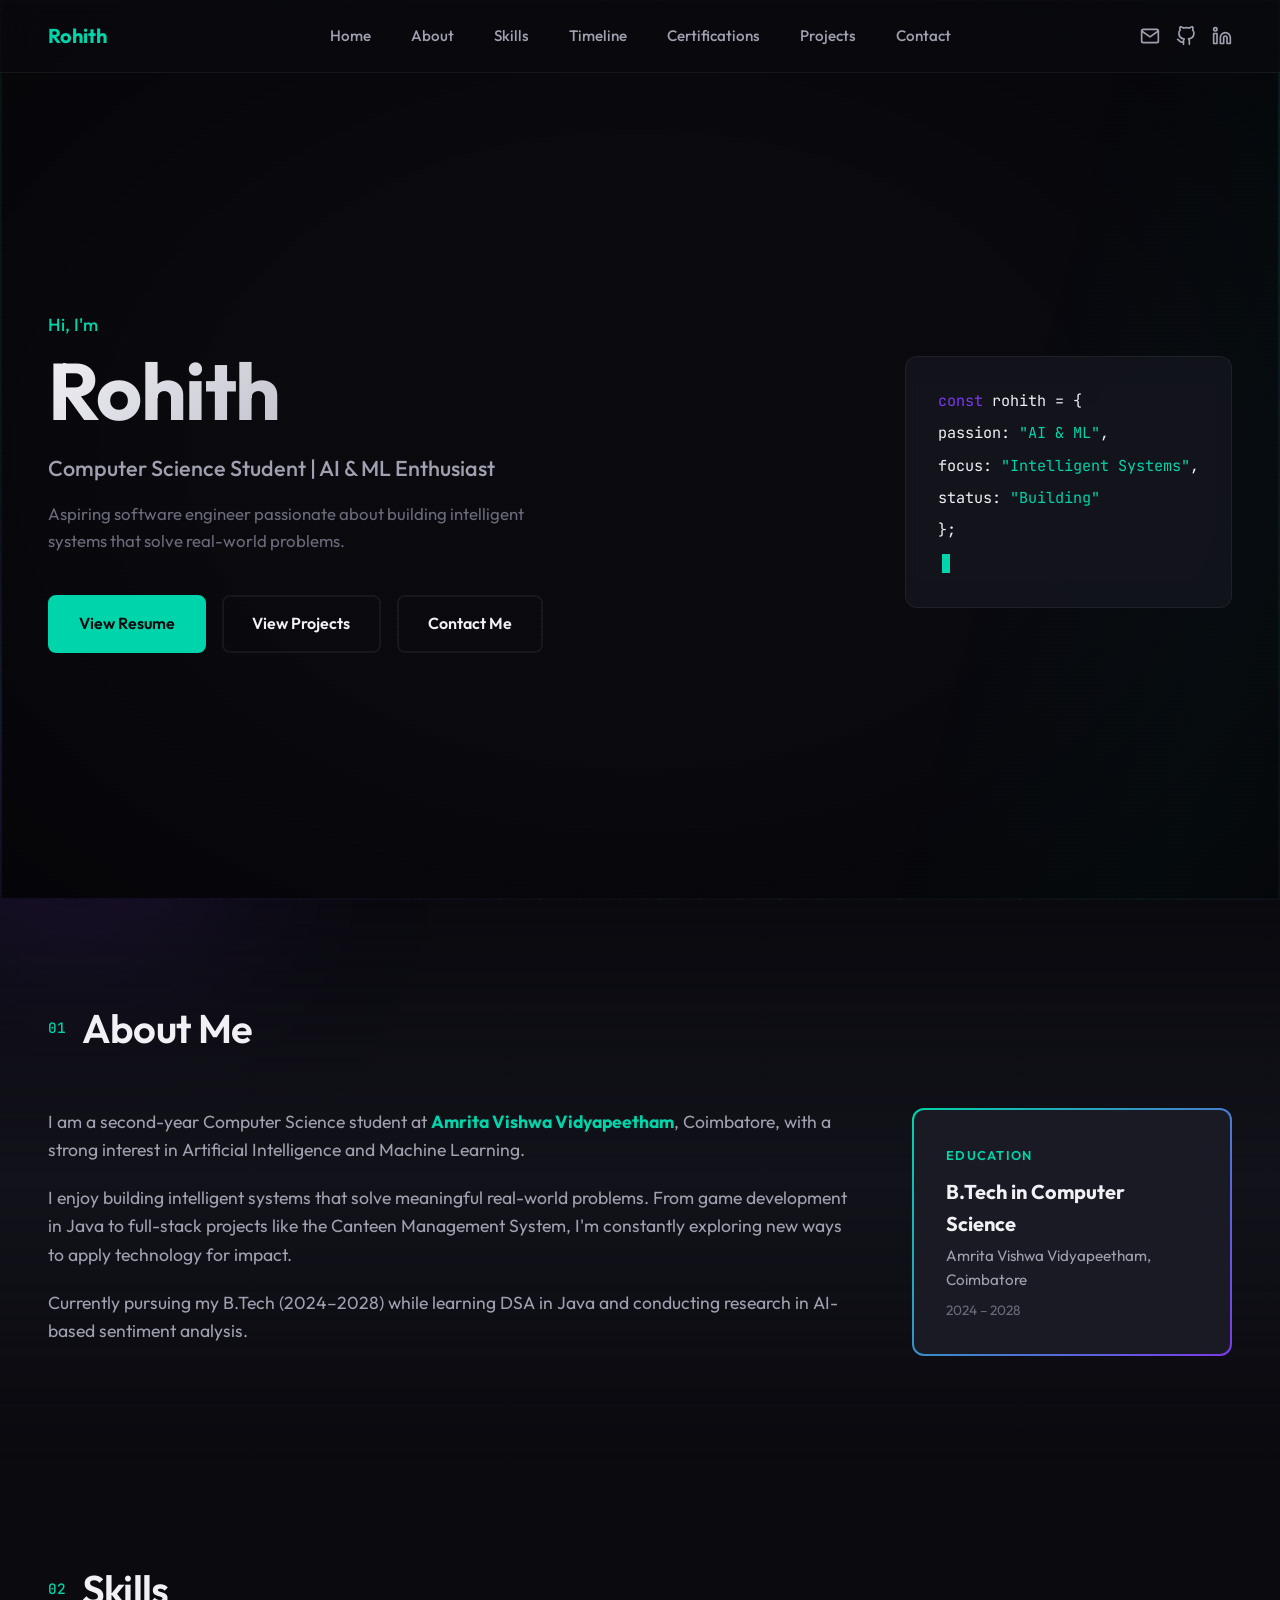
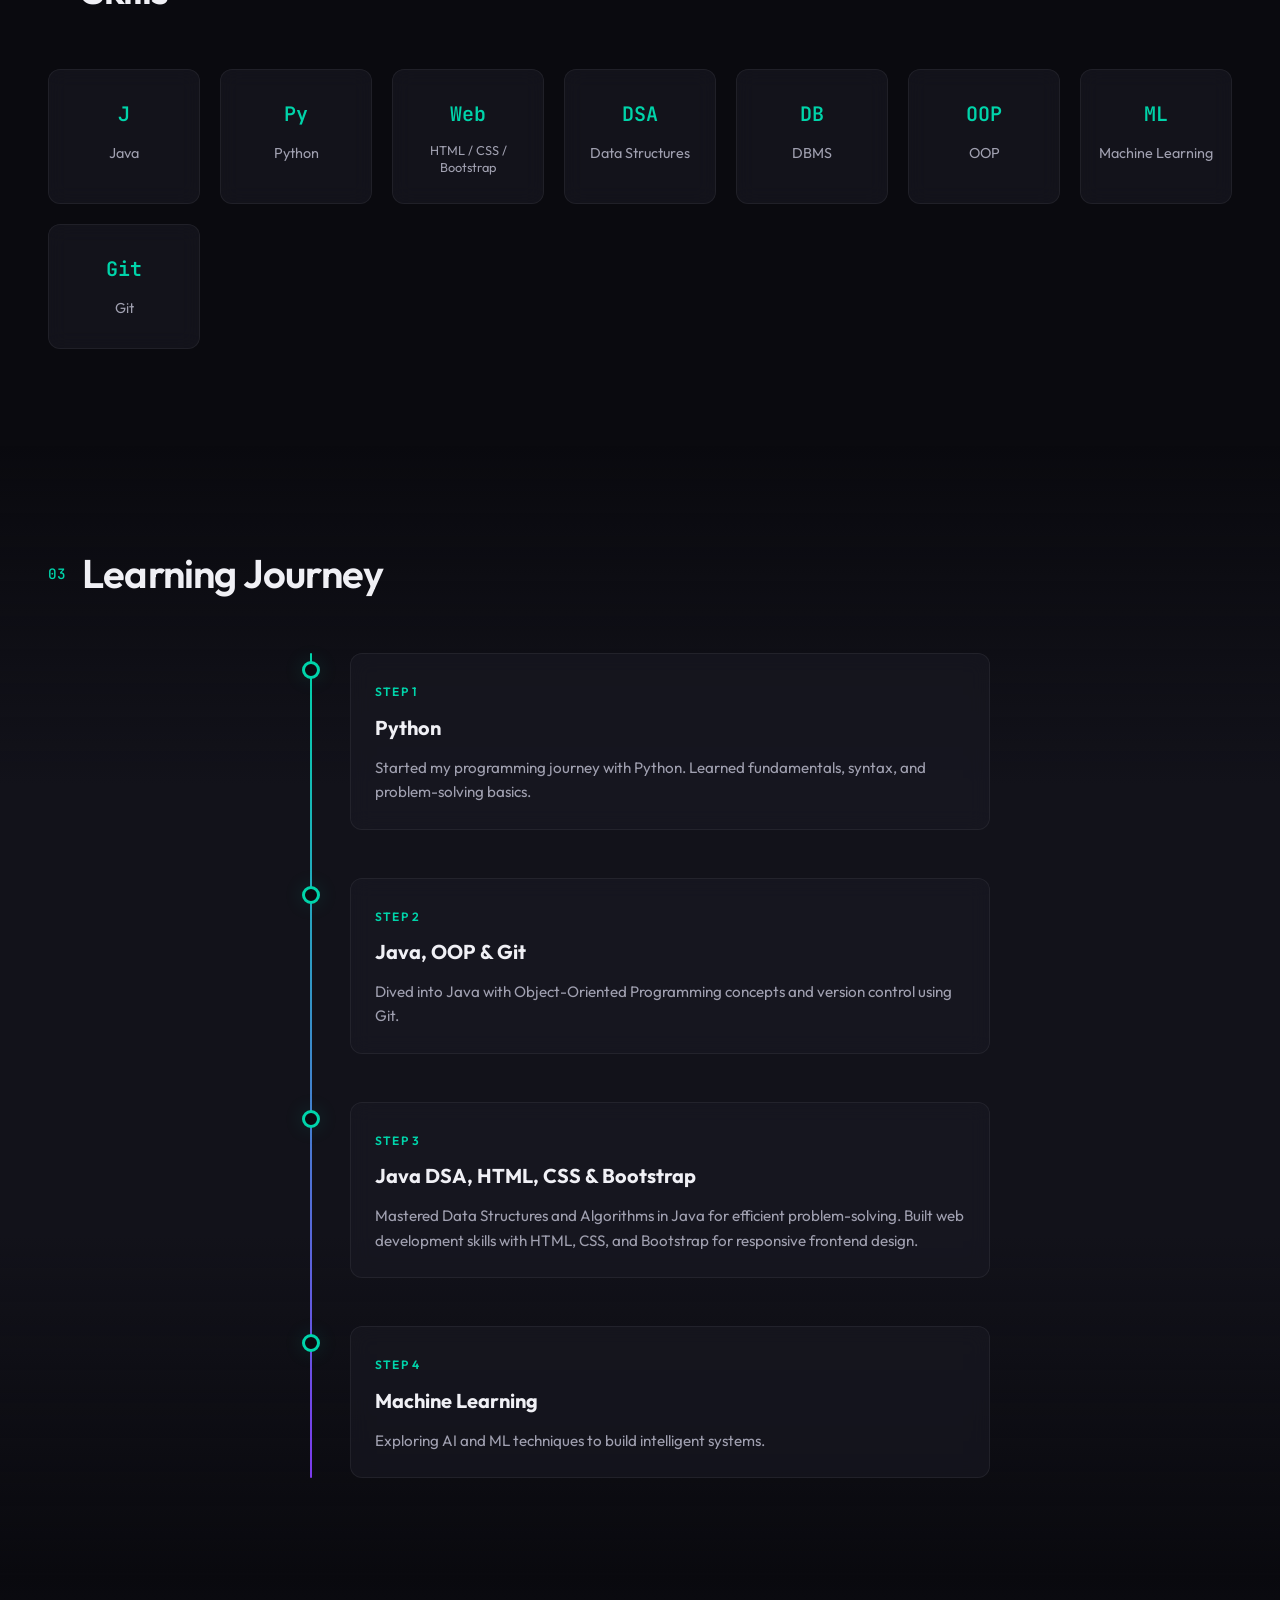
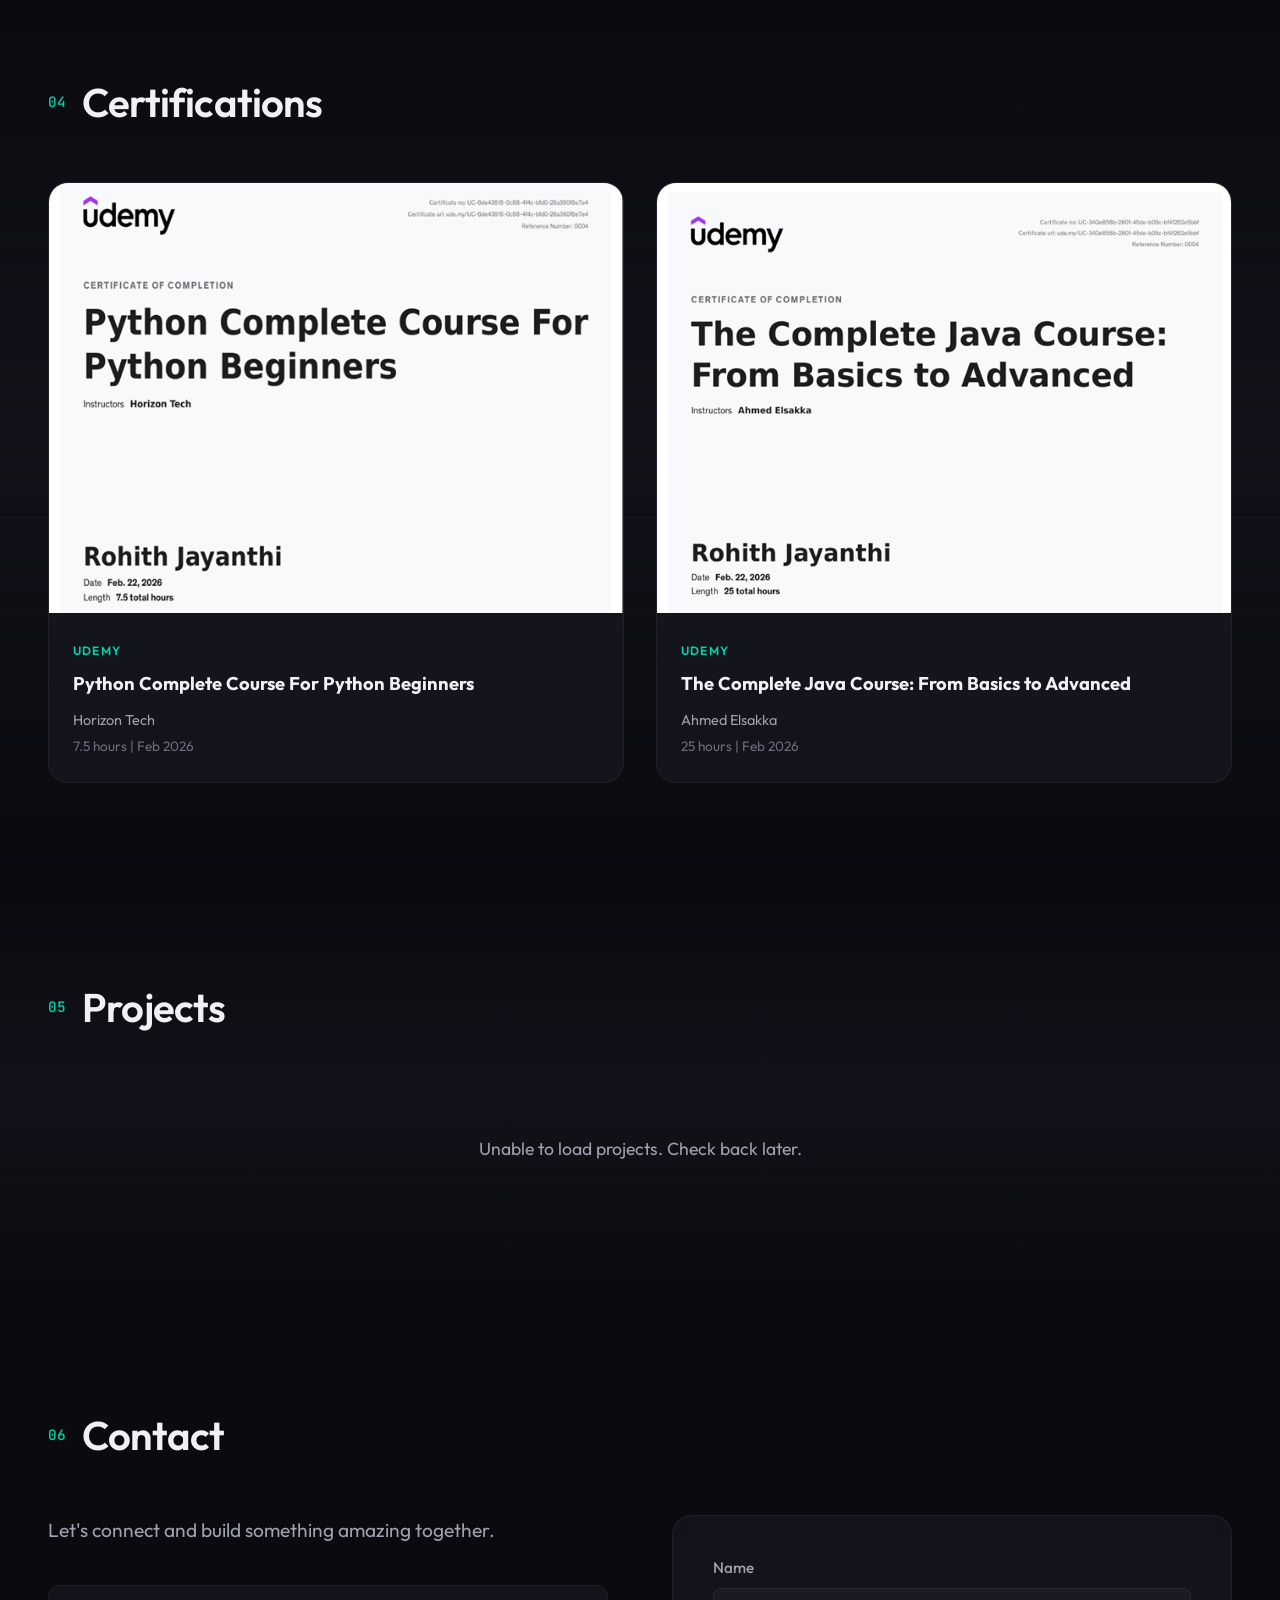
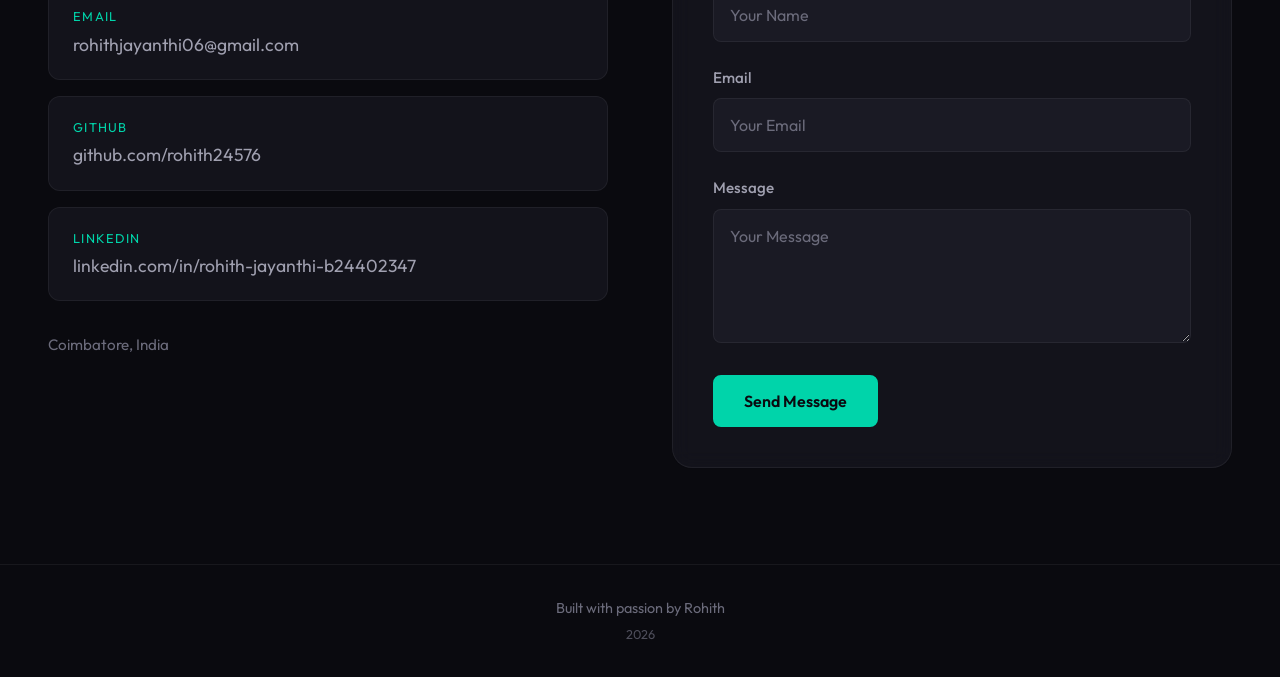
==== commit 767caeff: "update AI & Robotics to AI & ML" ====
--- a/index.html
+++ b/index.html
@@ -4,8 +4,8 @@
 <head>
     <meta charset="UTF-8">
     <meta name="viewport" content="width=device-width, initial-scale=1.0">
-    <meta name="description" content="Portfolio of Rohith, a Software Engineer passionate about AI and Robotics.">
-    <title>Rohith | Software Engineer | AI & Robotics</title>
+    <meta name="description" content="Portfolio of Rohith, a Software Engineer passionate about AI and ML.">
+    <title>Rohith | Software Engineer | AI & ML</title>
     <link rel="preconnect" href="https://fonts.googleapis.com">
     <link rel="preconnect" href="https://fonts.gstatic.com" crossorigin>
     <link
@@ -95,7 +95,7 @@
             <div class="hero-content">
                 <p class="hero-greeting">Hi, I'm</p>
                 <h1 class="hero-name">Rohith</h1>
-                <p class="hero-tagline">Computer Science Student | AI & Robotics Enthusiast</p>
+                <p class="hero-tagline">Computer Science Student | AI & ML Enthusiast</p>
                 <p class="hero-subtitle">Aspiring software engineer passionate about building intelligent systems that
                     solve real-world problems.</p>
                 <div class="hero-cta">
@@ -108,7 +108,7 @@
             <div class="hero-visual">
                 <div class="code-block">
                     <span class="code-line"><span class="code-keyword">const</span> rohith = {</span>
-                    <span class="code-line"> passion: <span class="code-string">"AI & Robotics"</span>,</span>
+                    <span class="code-line"> passion: <span class="code-string">"AI & ML"</span>,</span>
                     <span class="code-line"> focus: <span class="code-string">"Intelligent Systems"</span>,</span>
                     <span class="code-line"> status: <span class="code-string">"Building"</span></span>
                     <span class="code-line">};</span>
@@ -125,7 +125,7 @@
             <div class="about-content">
                 <div class="about-text reveal">
                     <p>I am a second-year Computer Science student at <strong>Amrita Vishwa Vidyapeetham</strong>,
-                        Coimbatore, with a strong interest in Artificial Intelligence, Machine Learning, and Robotics.
+                        Coimbatore, with a strong interest in Artificial Intelligence and Machine Learning.
                     </p>
                     <p>I enjoy building intelligent systems that solve meaningful real-world problems. From game
                         development in Java to full-stack projects like the Canteen Management System, I'm constantly
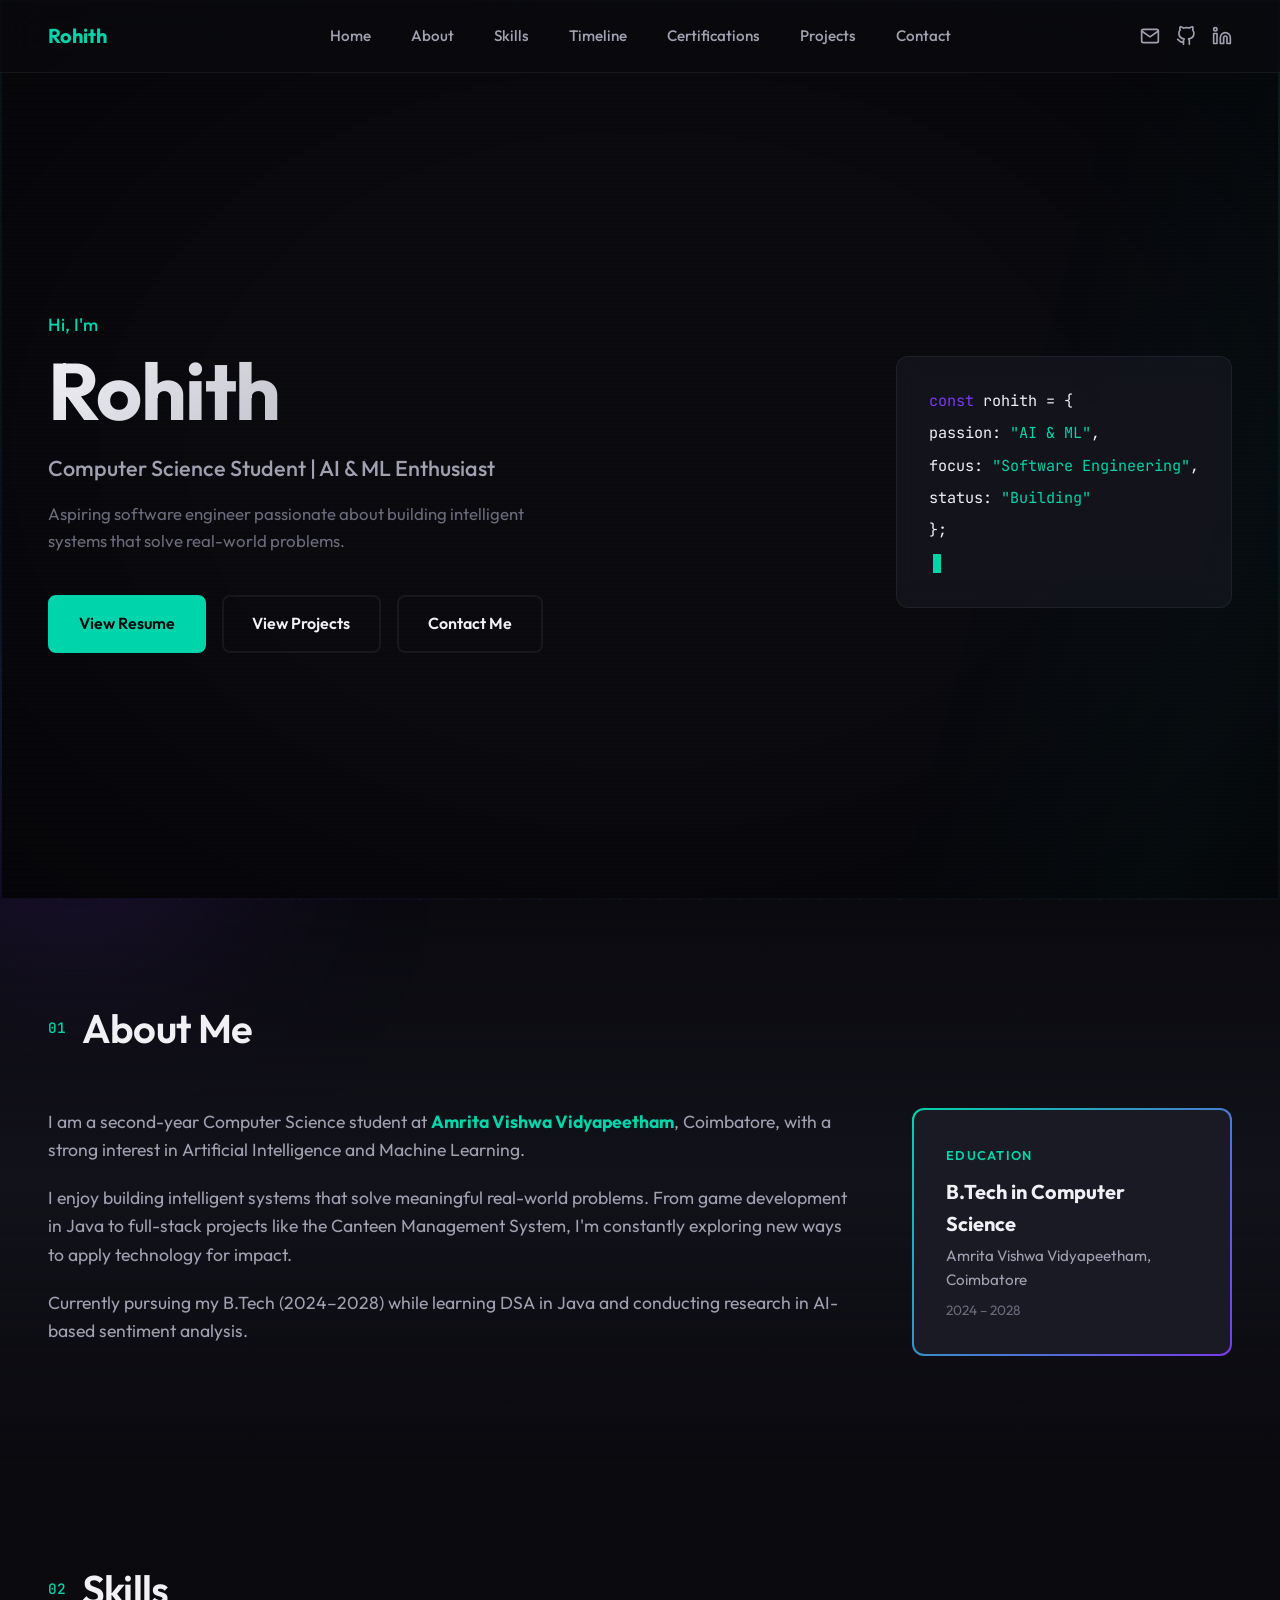
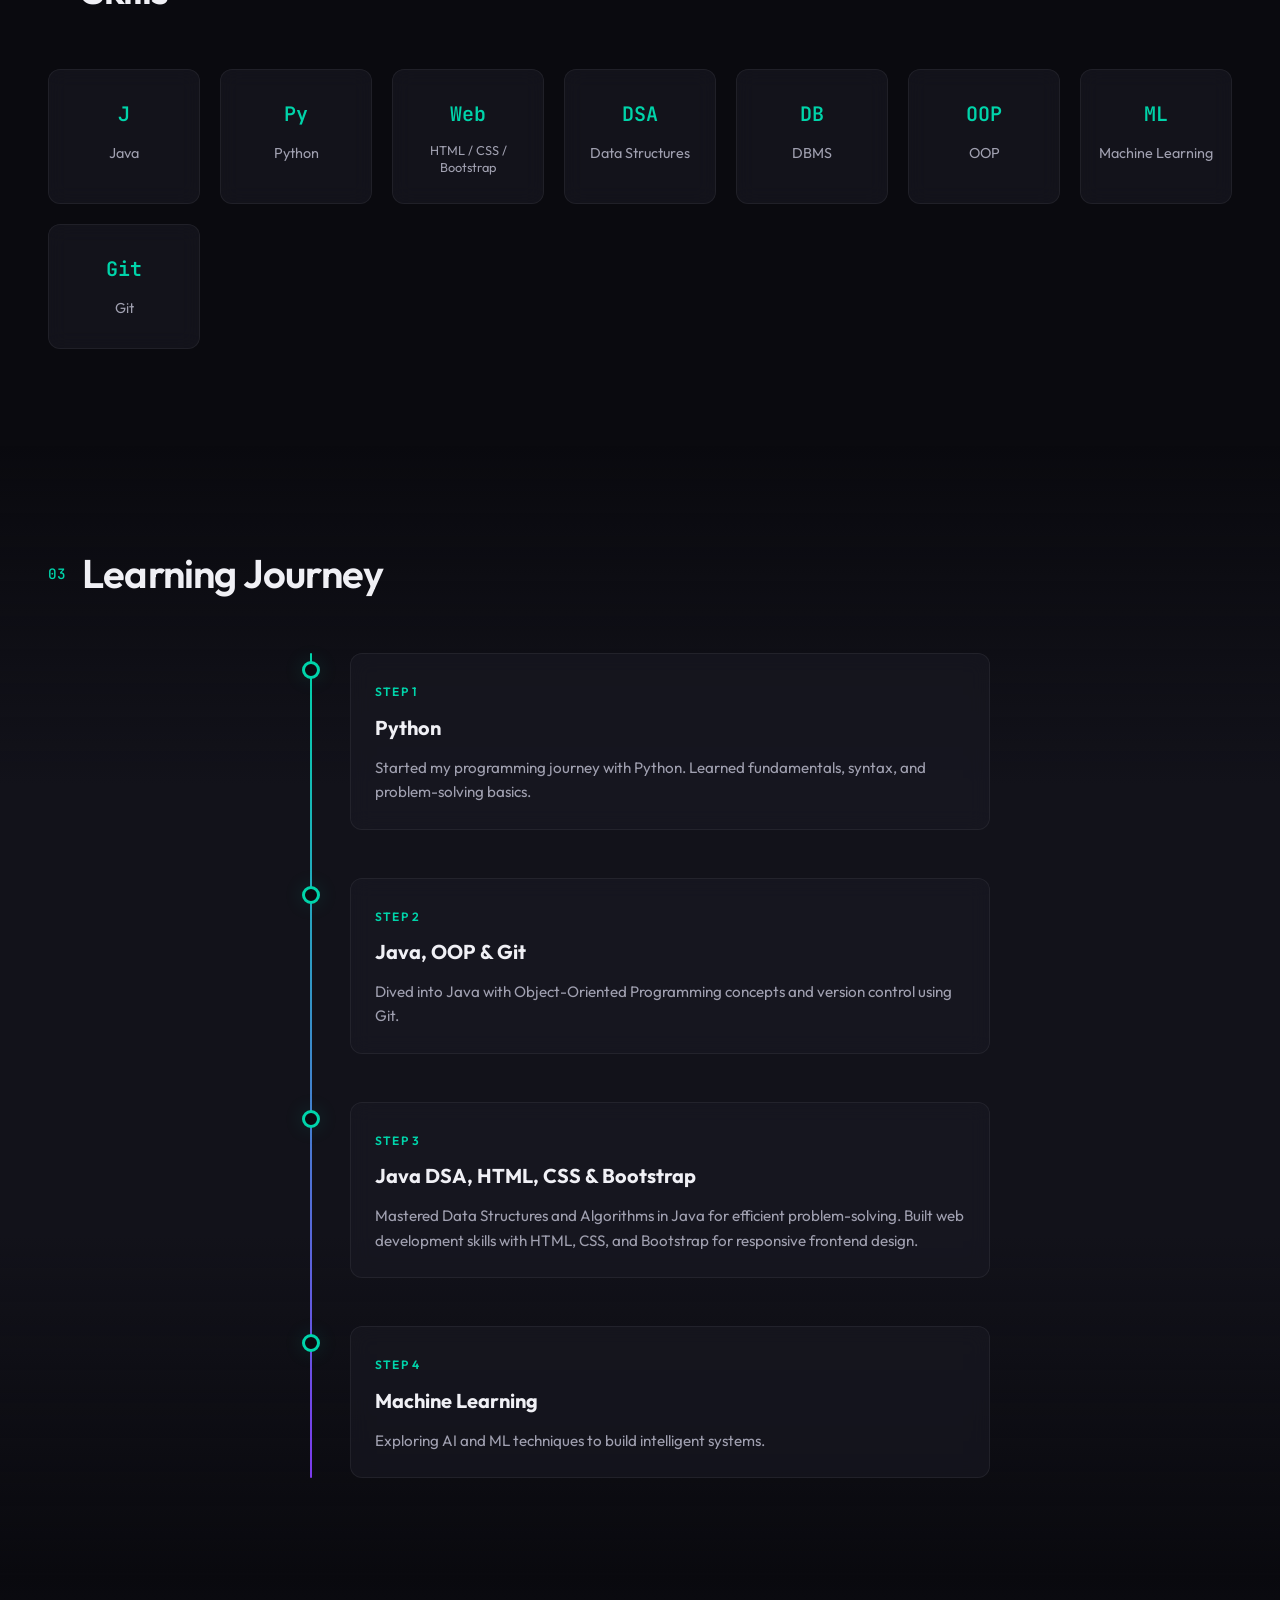
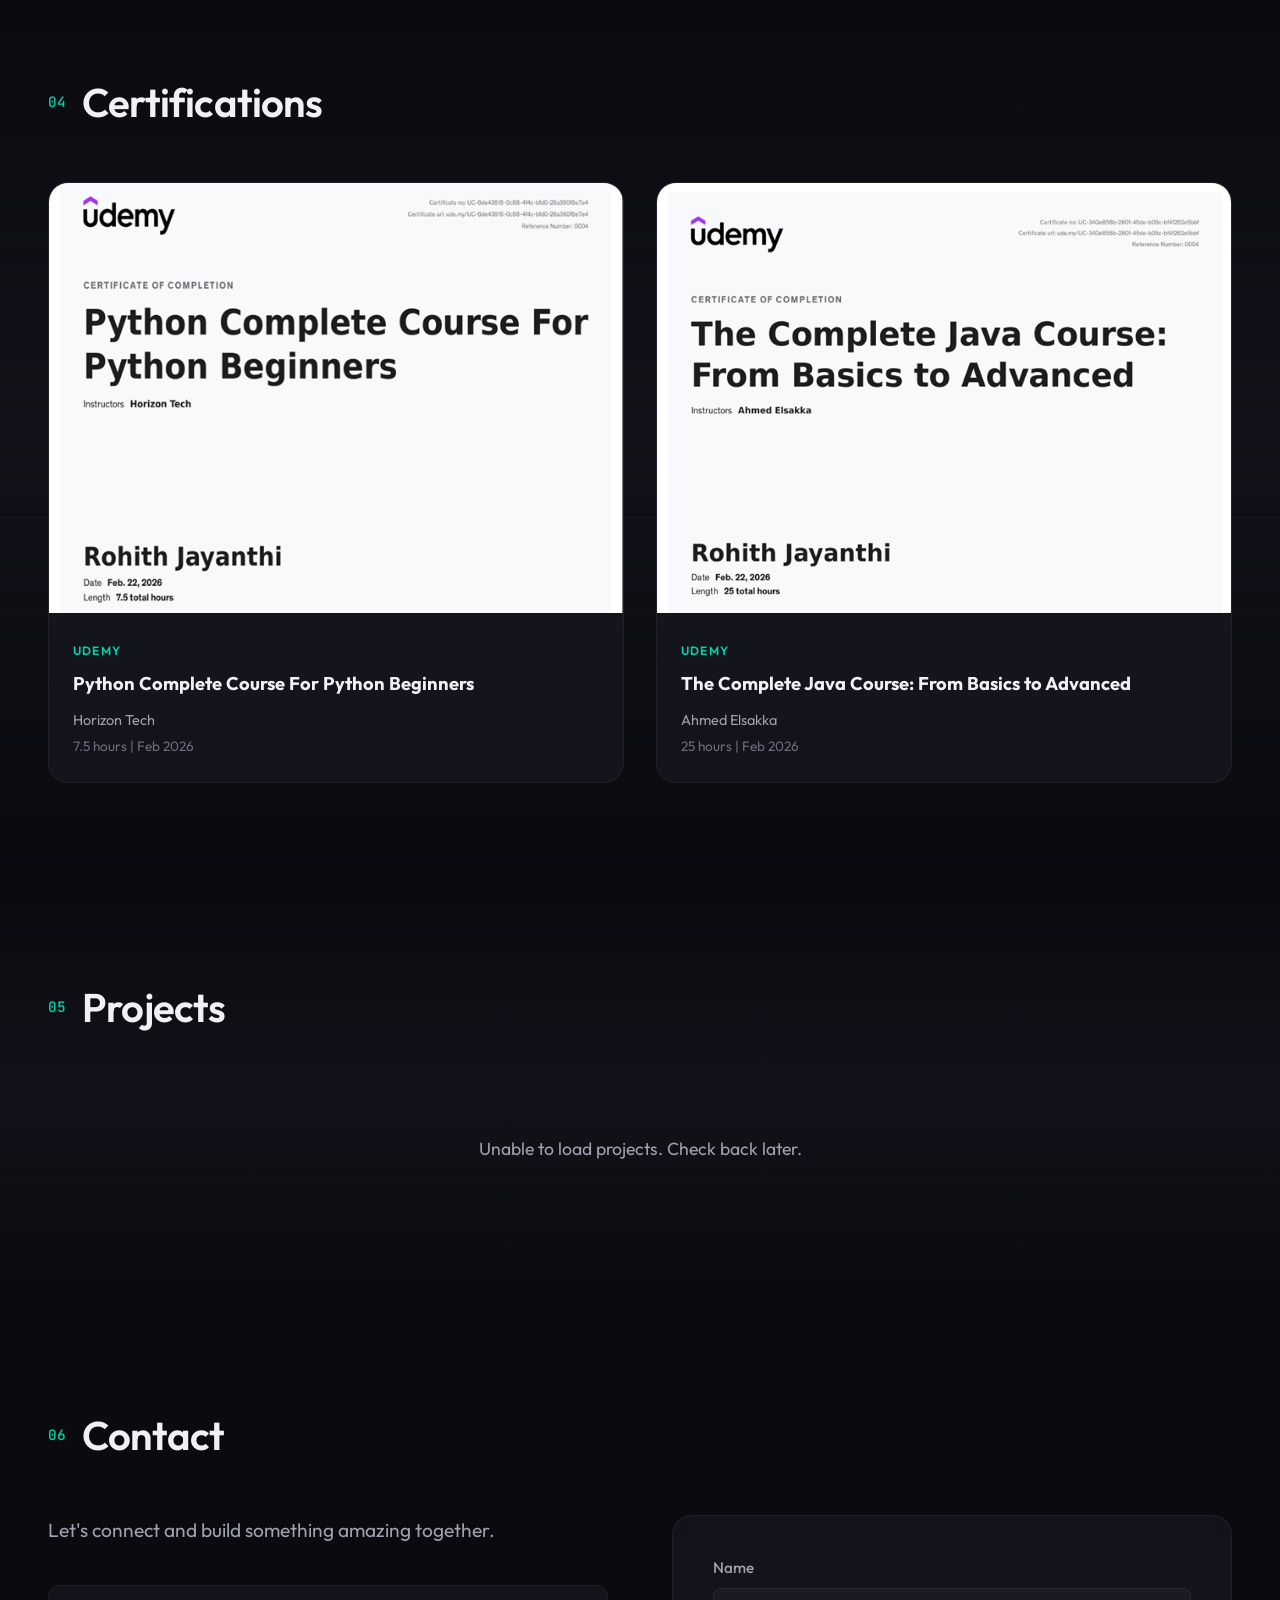
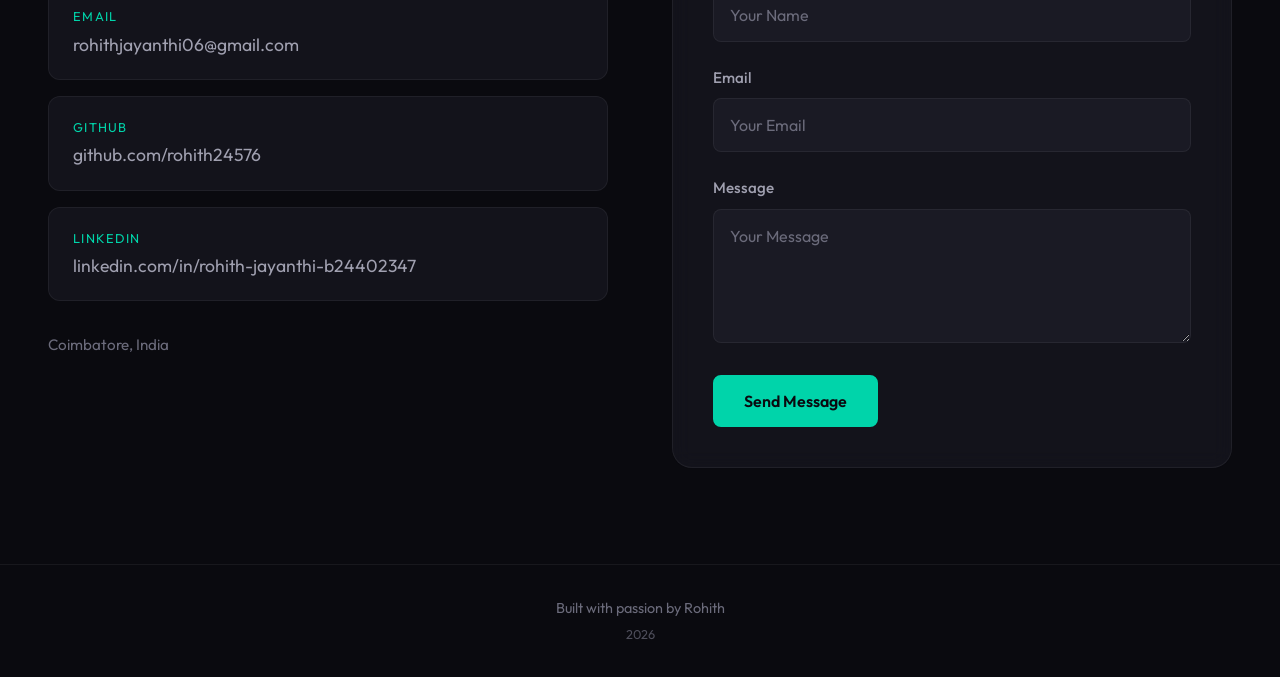
==== commit 59406e05: "changes in landing page" ====
--- a/index.html
+++ b/index.html
@@ -109,7 +109,7 @@
                 <div class="code-block">
                     <span class="code-line"><span class="code-keyword">const</span> rohith = {</span>
                     <span class="code-line"> passion: <span class="code-string">"AI & ML"</span>,</span>
-                    <span class="code-line"> focus: <span class="code-string">"Intelligent Systems"</span>,</span>
+                    <span class="code-line"> focus: <span class="code-string">"Software Engineering"</span>,</span>
                     <span class="code-line"> status: <span class="code-string">"Building"</span></span>
                     <span class="code-line">};</span>
                     <span class="code-cursor"></span>
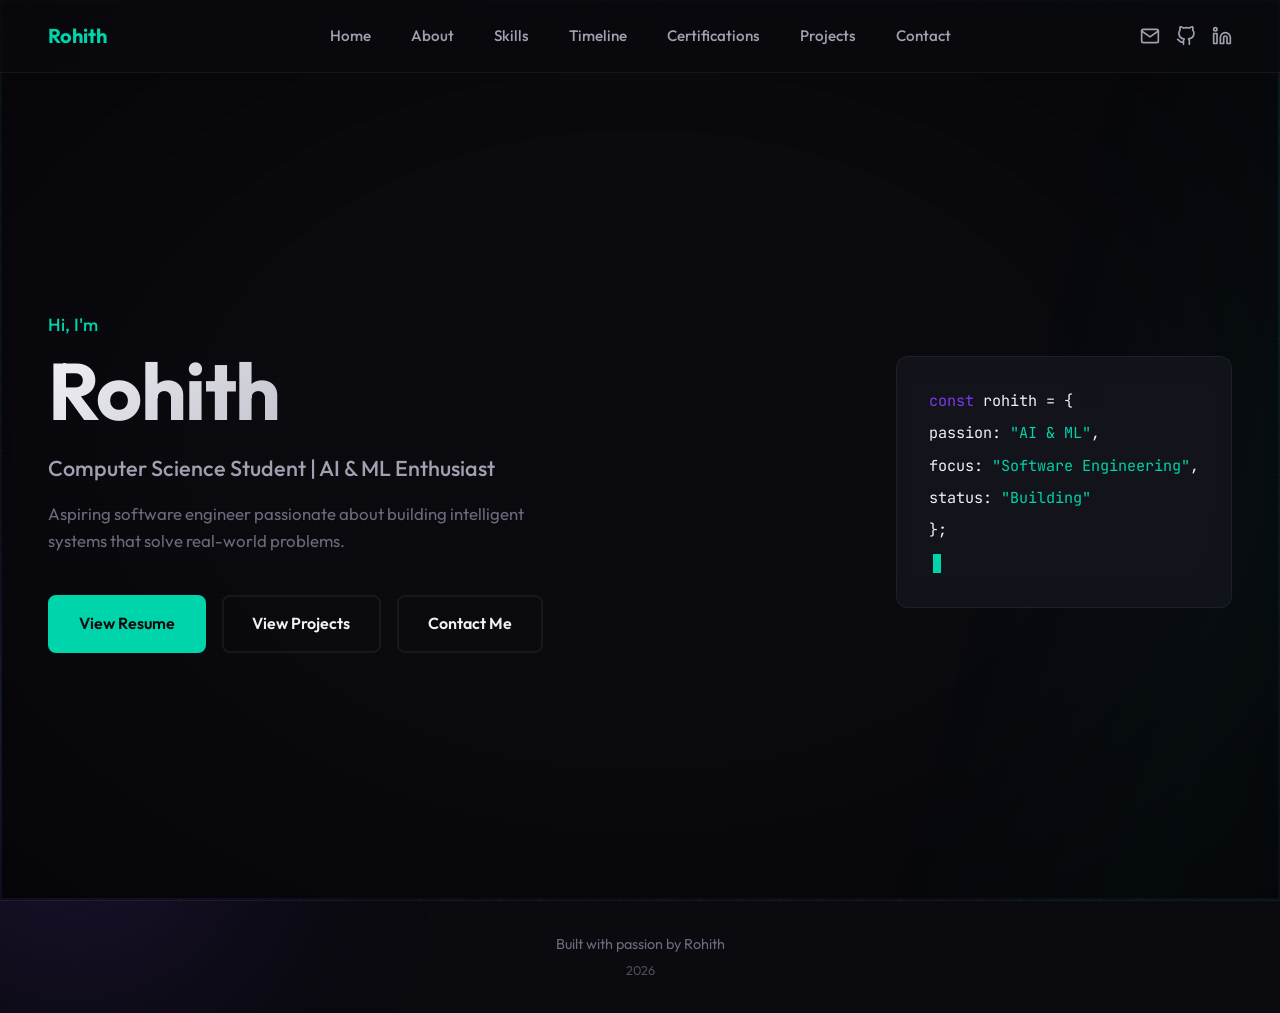
==== commit 1c8ace7d: "improve accessibility and SEO tags" ====
--- a/index.html
+++ b/index.html
@@ -15,6 +15,7 @@
 </head>
 
 <body>
+    <a href="#main-content" class="skip-link">Skip to main content</a>
     <div class="bg-base"></div>
     <div class="bg-aurora"></div>
     <div class="bg-shapes">
@@ -48,12 +49,12 @@
             <div class="nav-slideout">
                 <ul class="nav-links">
                     <li><a href="#hero">Home</a></li>
-                    <li><a href="#about">About</a></li>
-                    <li><a href="#skills">Skills</a></li>
-                    <li><a href="#timeline">Timeline</a></li>
-                    <li><a href="#certifications">Certifications</a></li>
-                    <li><a href="#projects">Projects</a></li>
-                    <li><a href="#contact">Contact</a></li>
+                    <li><a href="about.html#about">About</a></li>
+                    <li><a href="about.html#skills">Skills</a></li>
+                    <li><a href="about.html#timeline">Timeline</a></li>
+                    <li><a href="projects.html#certifications">Certifications</a></li>
+                    <li><a href="projects.html#projects">Projects</a></li>
+                    <li><a href="contact.html">Contact</a></li>
                 </ul>
                 <div class="nav-social">
                     <a href="mailto:rohithjayanthi06@gmail.com" aria-label="Email" class="nav-social-link">
@@ -90,7 +91,7 @@
         </nav>
     </header>
 
-    <main>
+    <main id="main-content">
         <section id="hero" class="hero">
             <div class="hero-content">
                 <p class="hero-greeting">Hi, I'm</p>
@@ -101,8 +102,8 @@
                 <div class="hero-cta">
                     <a href="Rohith_resume.pdf" download="Rohith_resume.pdf"
                         class="btn btn-primary resume-download">View Resume</a>
-                    <a href="#projects" class="btn btn-secondary">View Projects</a>
-                    <a href="#contact" class="btn btn-secondary">Contact Me</a>
+                    <a href="projects.html#projects" class="btn btn-secondary">View Projects</a>
+                    <a href="contact.html" class="btn btn-secondary">Contact Me</a>
                 </div>
             </div>
             <div class="hero-visual">
@@ -116,207 +117,7 @@
                 </div>
             </div>
         </section>
-
-        <section id="about" class="about">
-            <div class="section-header reveal">
-                <span class="section-number">01</span>
-                <h2>About Me</h2>
-            </div>
-            <div class="about-content">
-                <div class="about-text reveal">
-                    <p>I am a second-year Computer Science student at <strong>Amrita Vishwa Vidyapeetham</strong>,
-                        Coimbatore, with a strong interest in Artificial Intelligence and Machine Learning.
-                    </p>
-                    <p>I enjoy building intelligent systems that solve meaningful real-world problems. From game
-                        development in Java to full-stack projects like the Canteen Management System, I'm constantly
-                        exploring new ways to apply technology for impact.</p>
-                    <p>Currently pursuing my B.Tech (2024–2028) while learning DSA in Java and conducting research in
-                        AI-based sentiment analysis.</p>
-                </div>
-                <div class="about-card reveal reveal-delay-1">
-                    <div class="about-card-inner">
-                        <span class="about-label">Education</span>
-                        <h3>B.Tech in Computer Science</h3>
-                        <p>Amrita Vishwa Vidyapeetham, Coimbatore</p>
-                        <p class="about-year">2024 – 2028</p>
-                    </div>
-                </div>
-            </div>
-        </section>
-
-        <section id="skills" class="skills">
-            <div class="section-header reveal">
-                <span class="section-number">02</span>
-                <h2>Skills</h2>
-            </div>
-            <div class="skills-grid">
-                <div class="skill-card reveal" data-skill="Java">
-                    <span class="skill-icon">J</span>
-                    <span class="skill-name">Java</span>
-                </div>
-                <div class="skill-card reveal reveal-delay-1" data-skill="Python">
-                    <span class="skill-icon">Py</span>
-                    <span class="skill-name">Python</span>
-                </div>
-                <div class="skill-card reveal reveal-delay-2" data-skill="Web">
-                    <span class="skill-icon">Web</span>
-                    <span class="skill-name">HTML / CSS / Bootstrap</span>
-                </div>
-                <div class="skill-card reveal reveal-delay-3" data-skill="DSA">
-                    <span class="skill-icon">DSA</span>
-                    <span class="skill-name">Data Structures</span>
-                </div>
-                <div class="skill-card reveal" data-skill="DBMS">
-                    <span class="skill-icon">DB</span>
-                    <span class="skill-name">DBMS</span>
-                </div>
-                <div class="skill-card reveal reveal-delay-1" data-skill="OOP">
-                    <span class="skill-icon">OOP</span>
-                    <span class="skill-name">OOP</span>
-                </div>
-                <div class="skill-card reveal reveal-delay-2" data-skill="ML">
-                    <span class="skill-icon">ML</span>
-                    <span class="skill-name">Machine Learning</span>
-                </div>
-                <div class="skill-card reveal reveal-delay-3" data-skill="Git">
-                    <span class="skill-icon">Git</span>
-                    <span class="skill-name">Git</span>
-                </div>
-            </div>
-        </section>
-
-        <section id="timeline" class="timeline">
-            <div class="section-header reveal">
-                <span class="section-number">03</span>
-                <h2>Learning Journey</h2>
-            </div>
-            <div class="timeline-container">
-                <div class="timeline-line"></div>
-                <article class="timeline-item reveal">
-                    <div class="timeline-dot"></div>
-                    <div class="timeline-content">
-                        <span class="timeline-tag">Step 1</span>
-                        <h3>Python</h3>
-                        <p>Started my programming journey with Python. Learned fundamentals, syntax, and problem-solving
-                            basics.</p>
-                    </div>
-                </article>
-                <article class="timeline-item reveal reveal-delay-1">
-                    <div class="timeline-dot"></div>
-                    <div class="timeline-content">
-                        <span class="timeline-tag">Step 2</span>
-                        <h3>Java, OOP & Git</h3>
-                        <p>Dived into Java with Object-Oriented Programming concepts and version control using Git.</p>
-                    </div>
-                </article>
-                <article class="timeline-item reveal reveal-delay-2">
-                    <div class="timeline-dot"></div>
-                    <div class="timeline-content">
-                        <span class="timeline-tag">Step 3</span>
-                        <h3>Java DSA, HTML, CSS & Bootstrap</h3>
-                        <p>Mastered Data Structures and Algorithms in Java for efficient problem-solving. Built web
-                            development skills with HTML, CSS, and Bootstrap for responsive frontend design.</p>
-                    </div>
-                </article>
-                <article class="timeline-item reveal reveal-delay-3">
-                    <div class="timeline-dot"></div>
-                    <div class="timeline-content">
-                        <span class="timeline-tag">Step 4</span>
-                        <h3>Machine Learning</h3>
-                        <p>Exploring AI and ML techniques to build intelligent systems.</p>
-                    </div>
-                </article>
-            </div>
-        </section>
-
-        <section id="certifications" class="certifications">
-            <div class="section-header reveal">
-                <span class="section-number">04</span>
-                <h2>Certifications</h2>
-            </div>
-            <div class="certifications-grid">
-                <article class="cert-card reveal">
-                    <div class="cert-image-wrap">
-                        <img src="assets/python-cert.png"
-                            alt="Python Complete Course For Python Beginners - Udemy Certificate">
-                    </div>
-                    <div class="cert-info">
-                        <span class="cert-platform">Udemy</span>
-                        <h3>Python Complete Course For Python Beginners</h3>
-                        <p class="cert-instructor">Horizon Tech</p>
-                        <p class="cert-meta">7.5 hours | Feb 2026</p>
-                    </div>
-                </article>
-                <article class="cert-card reveal reveal-delay-1">
-                    <div class="cert-image-wrap">
-                        <img src="assets/java-cert.png" alt="The Complete Java Course - Udemy Certificate">
-                    </div>
-                    <div class="cert-info">
-                        <span class="cert-platform">Udemy</span>
-                        <h3>The Complete Java Course: From Basics to Advanced</h3>
-                        <p class="cert-instructor">Ahmed Elsakka</p>
-                        <p class="cert-meta">25 hours | Feb 2026</p>
-                    </div>
-                </article>
-            </div>
-        </section>
-
-        <section id="projects" class="projects">
-            <div class="section-header reveal">
-                <span class="section-number">05</span>
-                <h2>Projects</h2>
-            </div>
-            <div class="projects-grid" id="projects-grid">
-                <div class="projects-loading reveal" id="projects-loading">Loading projects from GitHub...</div>
-            </div>
-        </section>
-
-        <section id="contact" class="contact">
-            <div class="section-header reveal">
-                <span class="section-number">06</span>
-                <h2>Contact</h2>
-            </div>
-            <div class="contact-wrapper">
-                <div class="contact-info">
-                    <p class="contact-intro reveal">Let's connect and build something amazing together.</p>
-                    <div class="contact-links">
-                        <a href="mailto:rohithjayanthi06@gmail.com" class="contact-link reveal">
-                            <span class="contact-link-icon">Email</span>
-                            <span class="contact-link-text">rohithjayanthi06@gmail.com</span>
-                        </a>
-                        <a href="https://github.com/rohith24576" target="_blank" rel="noopener noreferrer"
-                            class="contact-link reveal reveal-delay-1">
-                            <span class="contact-link-icon">GitHub</span>
-                            <span class="contact-link-text">github.com/rohith24576</span>
-                        </a>
-                        <a href="https://www.linkedin.com/in/rohith-jayanthi-b24402347/" target="_blank"
-                            rel="noopener noreferrer" class="contact-link reveal reveal-delay-2">
-                            <span class="contact-link-icon">LinkedIn</span>
-                            <span class="contact-link-text">linkedin.com/in/rohith-jayanthi-b24402347</span>
-                        </a>
-                    </div>
-                    <p class="contact-location">Coimbatore, India</p>
-                </div>
-
-                <form class="contact-form reveal reveal-delay-1" action="#" method="POST">
-                    <div class="form-group">
-                        <label for="name">Name</label>
-                        <input type="text" id="name" name="name" required placeholder="Your Name" aria-label="Name">
-                    </div>
-                    <div class="form-group">
-                        <label for="email">Email</label>
-                        <input type="email" id="email" name="email" required placeholder="Your Email"
-                            aria-label="Email">
-                    </div>
-                    <div class="form-group">
-                        <label for="message">Message</label>
-                        <textarea id="message" name="message" rows="5" required placeholder="Your Message"
-                            aria-label="Message"></textarea>
-                    </div>
-                    <button type="submit" class="btn btn-primary form-submit">Send Message</button>
-                </form>
-            </div>
-        </section>
+        <!-- Sections split to about.html, projects.html, and contact.html -->
     </main>
 
     <footer class="footer">
--- a/styles.css
+++ b/styles.css
@@ -1435,3 +1435,36 @@
         padding: 1.5rem;
     }
 }
+
+/* Accessibility Utilities */
+.sr-only {
+    position: absolute;
+    width: 1px;
+    height: 1px;
+    padding: 0;
+    margin: -1px;
+    overflow: hidden;
+    clip: rect(0, 0, 0, 0);
+    white-space: nowrap;
+    border: 0;
+}
+
+.skip-link {
+    position: absolute;
+    top: -100px;
+    left: 0;
+    background: var(--accent);
+    color: var(--bg-primary);
+    padding: 8px 16px;
+    z-index: 200;
+    font-weight: bold;
+    text-decoration: none;
+    transition: top 0.2s;
+    border-radius: 0 0 var(--radius-sm) var(--radius-sm);
+}
+
+.skip-link:focus {
+    top: 0;
+    outline: none;
+    box-shadow: 0 0 15px var(--accent-glow);
+}
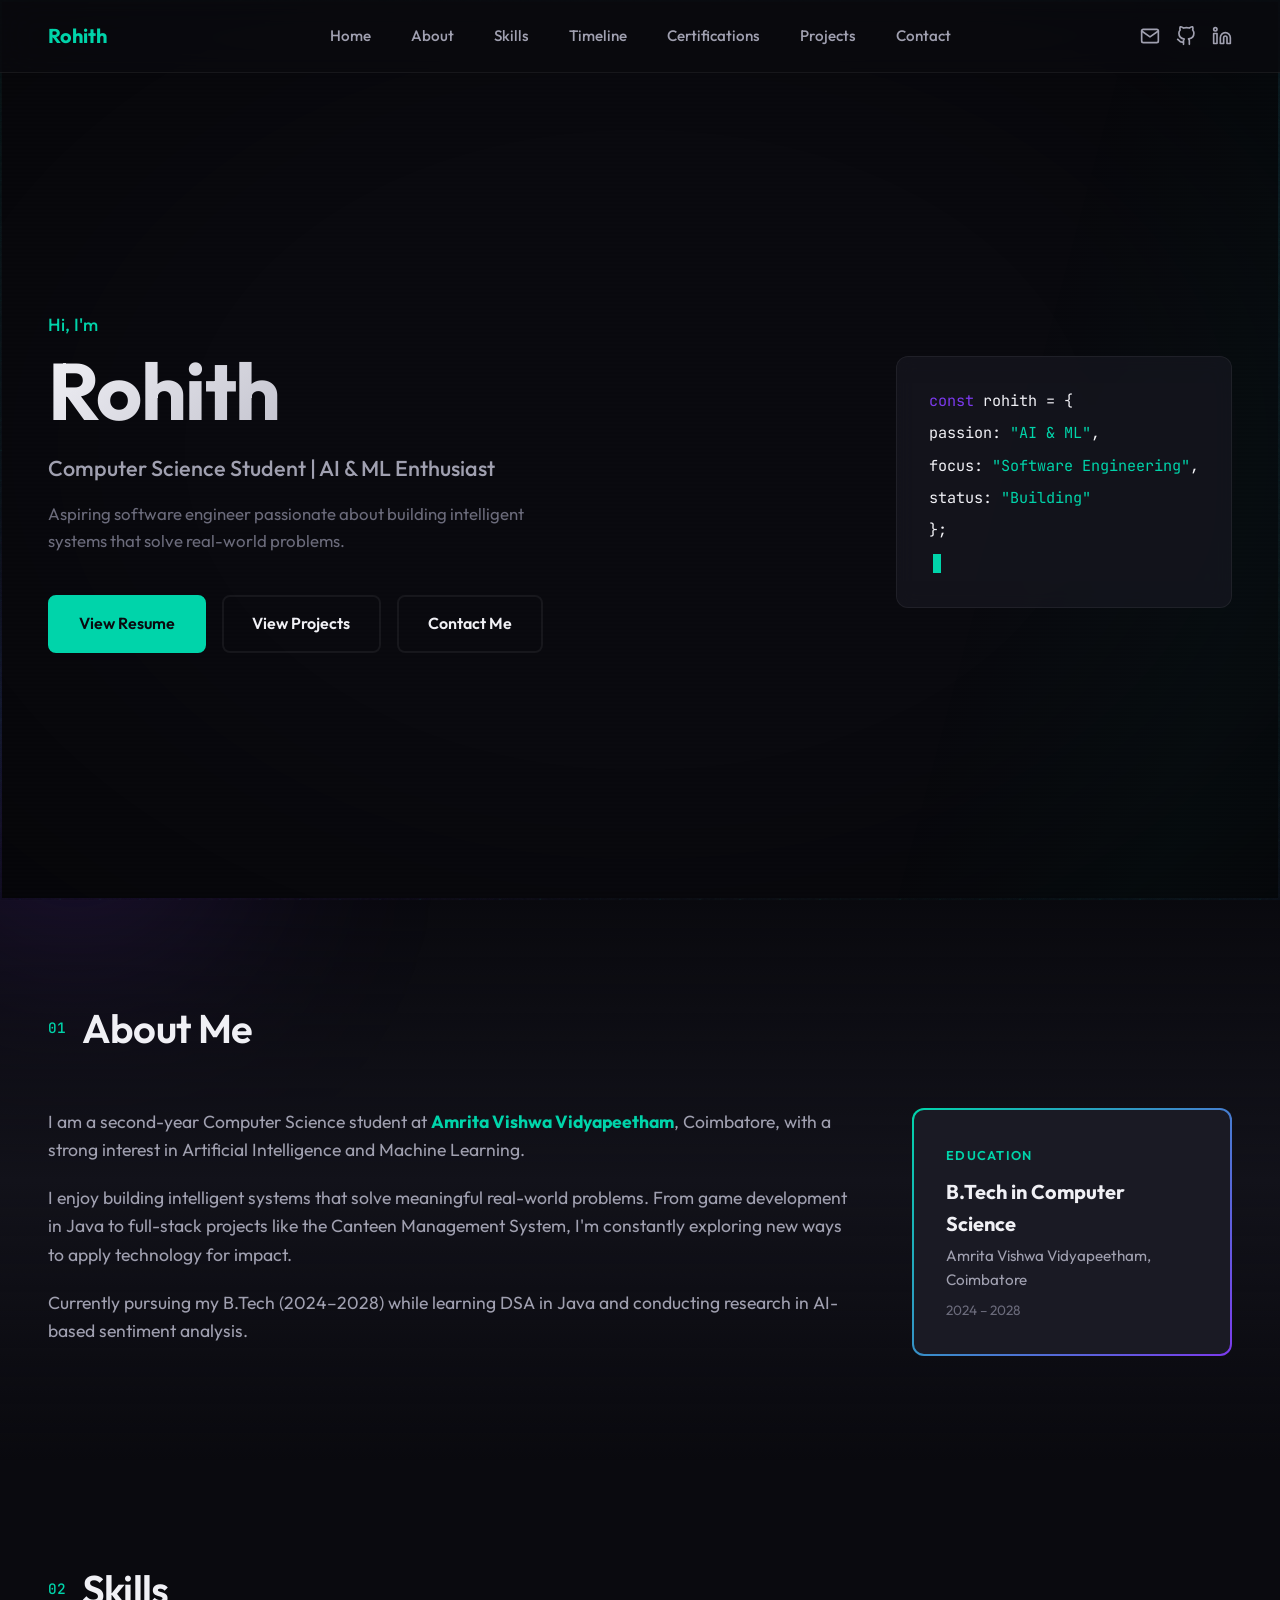
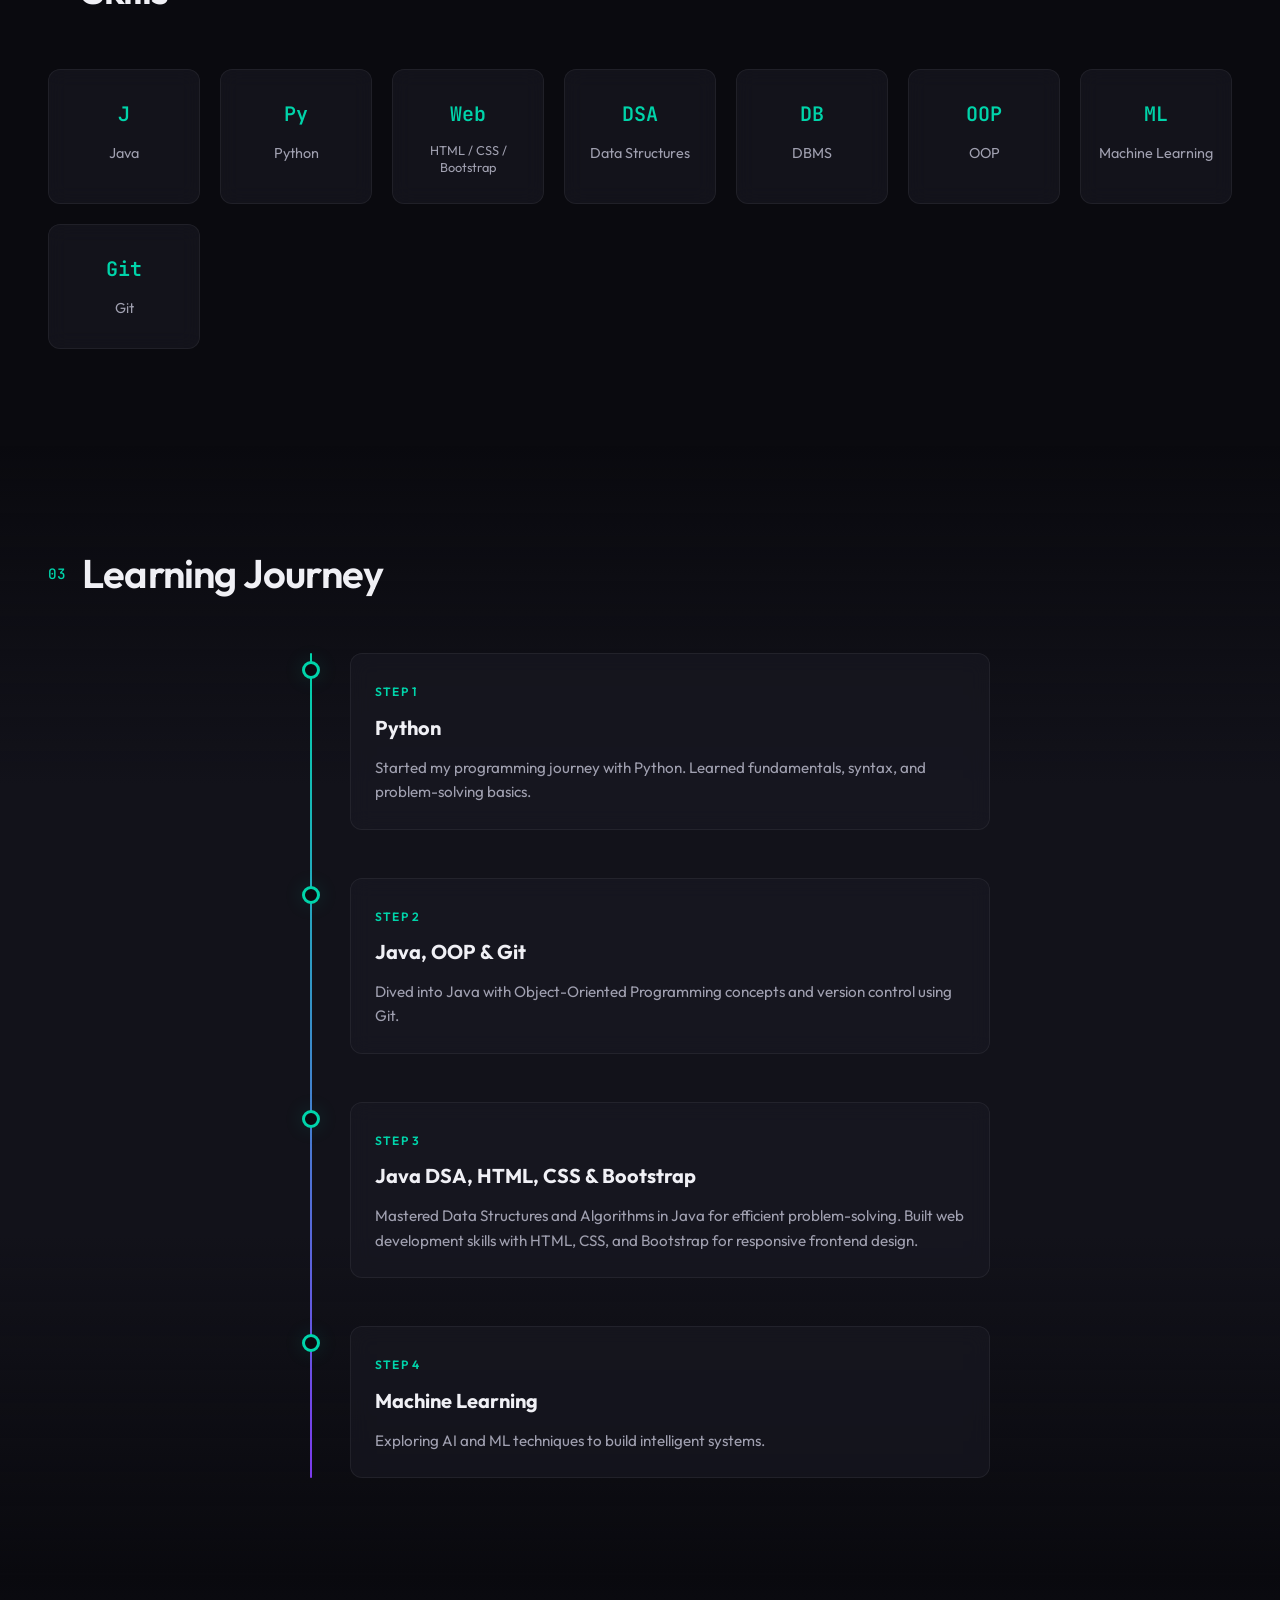
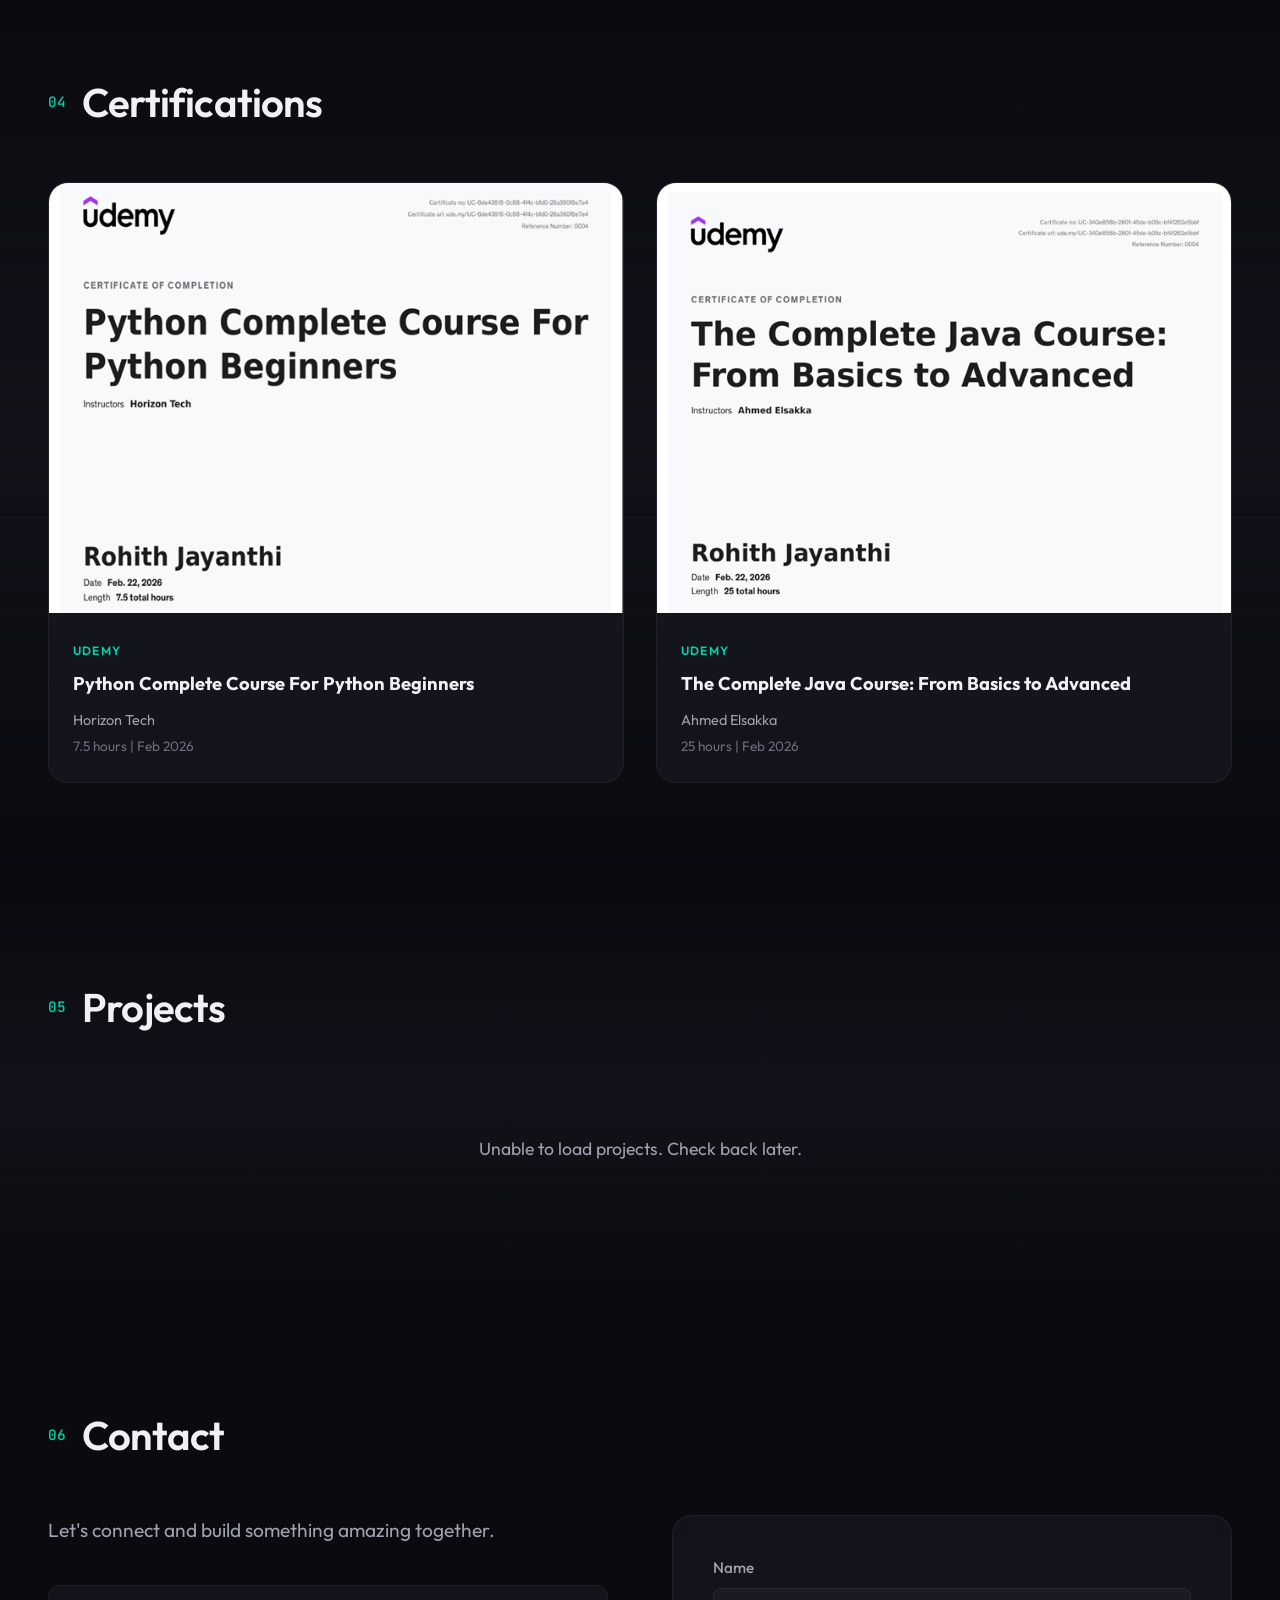
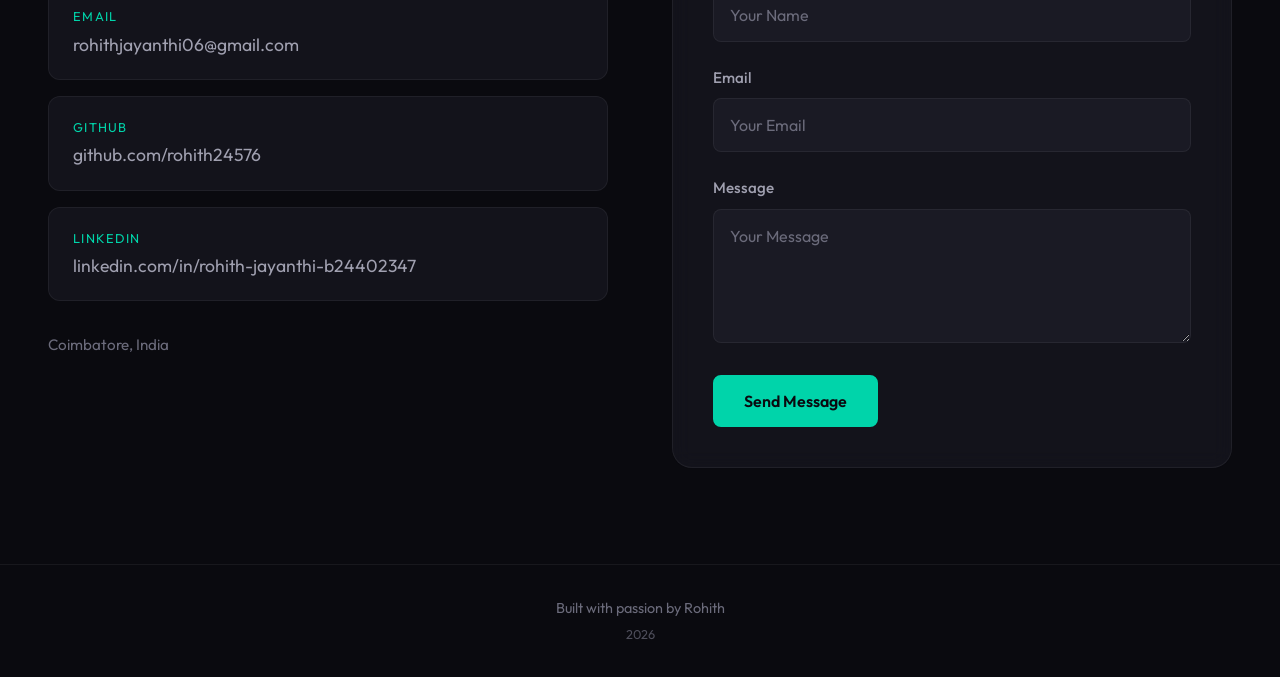
==== commit 67ddad89: "added scrolling" ====
--- a/index.html
+++ b/index.html
@@ -49,12 +49,12 @@
             <div class="nav-slideout">
                 <ul class="nav-links">
                     <li><a href="#hero">Home</a></li>
-                    <li><a href="about.html#about">About</a></li>
-                    <li><a href="about.html#skills">Skills</a></li>
-                    <li><a href="about.html#timeline">Timeline</a></li>
-                    <li><a href="projects.html#certifications">Certifications</a></li>
-                    <li><a href="projects.html#projects">Projects</a></li>
-                    <li><a href="contact.html">Contact</a></li>
+                    <li><a href="#about">About</a></li>
+                    <li><a href="#skills">Skills</a></li>
+                    <li><a href="#timeline">Timeline</a></li>
+                    <li><a href="#certifications">Certifications</a></li>
+                    <li><a href="#projects">Projects</a></li>
+                    <li><a href="#contact">Contact</a></li>
                 </ul>
                 <div class="nav-social">
                     <a href="mailto:rohithjayanthi06@gmail.com" aria-label="Email" class="nav-social-link">
@@ -102,8 +102,8 @@
                 <div class="hero-cta">
                     <a href="Rohith_resume.pdf" download="Rohith_resume.pdf"
                         class="btn btn-primary resume-download">View Resume</a>
-                    <a href="projects.html#projects" class="btn btn-secondary">View Projects</a>
-                    <a href="contact.html" class="btn btn-secondary">Contact Me</a>
+                    <a href="#projects" class="btn btn-secondary">View Projects</a>
+                    <a href="#contact" class="btn btn-secondary">Contact Me</a>
                 </div>
             </div>
             <div class="hero-visual">
@@ -117,7 +117,206 @@
                 </div>
             </div>
         </section>
-        <!-- Sections split to about.html, projects.html, and contact.html -->
+        <section id="about" class="about">
+            <div class="section-header reveal">
+                <span class="section-number">01</span>
+                <h2>About Me</h2>
+            </div>
+            <div class="about-content">
+                <div class="about-text reveal">
+                    <p>I am a second-year Computer Science student at <strong>Amrita Vishwa Vidyapeetham</strong>,
+                        Coimbatore, with a strong interest in Artificial Intelligence and Machine Learning.
+                    </p>
+                    <p>I enjoy building intelligent systems that solve meaningful real-world problems. From game
+                        development in Java to full-stack projects like the Canteen Management System, I'm constantly
+                        exploring new ways to apply technology for impact.</p>
+                    <p>Currently pursuing my B.Tech (2024–2028) while learning DSA in Java and conducting research in
+                        AI-based sentiment analysis.</p>
+                </div>
+                <div class="about-card reveal reveal-delay-1">
+                    <div class="about-card-inner">
+                        <span class="about-label">Education</span>
+                        <h3>B.Tech in Computer Science</h3>
+                        <p>Amrita Vishwa Vidyapeetham, Coimbatore</p>
+                        <p class="about-year">2024 – 2028</p>
+                    </div>
+                </div>
+            </div>
+        </section>
+
+        <section id="skills" class="skills">
+            <div class="section-header reveal">
+                <span class="section-number">02</span>
+                <h2>Skills</h2>
+            </div>
+            <div class="skills-grid">
+                <div class="skill-card reveal" data-skill="Java">
+                    <span class="skill-icon">J</span>
+                    <span class="skill-name">Java</span>
+                </div>
+                <div class="skill-card reveal reveal-delay-1" data-skill="Python">
+                    <span class="skill-icon">Py</span>
+                    <span class="skill-name">Python</span>
+                </div>
+                <div class="skill-card reveal reveal-delay-2" data-skill="Web">
+                    <span class="skill-icon">Web</span>
+                    <span class="skill-name">HTML / CSS / Bootstrap</span>
+                </div>
+                <div class="skill-card reveal reveal-delay-3" data-skill="DSA">
+                    <span class="skill-icon">DSA</span>
+                    <span class="skill-name">Data Structures</span>
+                </div>
+                <div class="skill-card reveal" data-skill="DBMS">
+                    <span class="skill-icon">DB</span>
+                    <span class="skill-name">DBMS</span>
+                </div>
+                <div class="skill-card reveal reveal-delay-1" data-skill="OOP">
+                    <span class="skill-icon">OOP</span>
+                    <span class="skill-name">OOP</span>
+                </div>
+                <div class="skill-card reveal reveal-delay-2" data-skill="ML">
+                    <span class="skill-icon">ML</span>
+                    <span class="skill-name">Machine Learning</span>
+                </div>
+                <div class="skill-card reveal reveal-delay-3" data-skill="Git">
+                    <span class="skill-icon">Git</span>
+                    <span class="skill-name">Git</span>
+                </div>
+            </div>
+        </section>
+
+        <section id="timeline" class="timeline">
+            <div class="section-header reveal">
+                <span class="section-number">03</span>
+                <h2>Learning Journey</h2>
+            </div>
+            <div class="timeline-container">
+                <div class="timeline-line"></div>
+                <article class="timeline-item reveal">
+                    <div class="timeline-dot"></div>
+                    <div class="timeline-content">
+                        <span class="timeline-tag">Step 1</span>
+                        <h3>Python</h3>
+                        <p>Started my programming journey with Python. Learned fundamentals, syntax, and problem-solving
+                            basics.</p>
+                    </div>
+                </article>
+                <article class="timeline-item reveal reveal-delay-1">
+                    <div class="timeline-dot"></div>
+                    <div class="timeline-content">
+                        <span class="timeline-tag">Step 2</span>
+                        <h3>Java, OOP & Git</h3>
+                        <p>Dived into Java with Object-Oriented Programming concepts and version control using Git.</p>
+                    </div>
+                </article>
+                <article class="timeline-item reveal reveal-delay-2">
+                    <div class="timeline-dot"></div>
+                    <div class="timeline-content">
+                        <span class="timeline-tag">Step 3</span>
+                        <h3>Java DSA, HTML, CSS & Bootstrap</h3>
+                        <p>Mastered Data Structures and Algorithms in Java for efficient problem-solving. Built web
+                            development skills with HTML, CSS, and Bootstrap for responsive frontend design.</p>
+                    </div>
+                </article>
+                <article class="timeline-item reveal reveal-delay-3">
+                    <div class="timeline-dot"></div>
+                    <div class="timeline-content">
+                        <span class="timeline-tag">Step 4</span>
+                        <h3>Machine Learning</h3>
+                        <p>Exploring AI and ML techniques to build intelligent systems.</p>
+                    </div>
+                </article>
+            </div>
+        </section>
+
+        <section id="certifications" class="certifications">
+            <div class="section-header reveal">
+                <span class="section-number">04</span>
+                <h2>Certifications</h2>
+            </div>
+            <div class="certifications-grid">
+                <article class="cert-card reveal">
+                    <div class="cert-image-wrap">
+                        <img src="assets/python-cert.png"
+                            alt="Python Complete Course For Python Beginners - Udemy Certificate">
+                    </div>
+                    <div class="cert-info">
+                        <span class="cert-platform">Udemy</span>
+                        <h3>Python Complete Course For Python Beginners</h3>
+                        <p class="cert-instructor">Horizon Tech</p>
+                        <p class="cert-meta">7.5 hours | Feb 2026</p>
+                    </div>
+                </article>
+                <article class="cert-card reveal reveal-delay-1">
+                    <div class="cert-image-wrap">
+                        <img src="assets/java-cert.png" alt="The Complete Java Course - Udemy Certificate">
+                    </div>
+                    <div class="cert-info">
+                        <span class="cert-platform">Udemy</span>
+                        <h3>The Complete Java Course: From Basics to Advanced</h3>
+                        <p class="cert-instructor">Ahmed Elsakka</p>
+                        <p class="cert-meta">25 hours | Feb 2026</p>
+                    </div>
+                </article>
+            </div>
+        </section>
+
+        <section id="projects" class="projects">
+            <div class="section-header reveal">
+                <span class="section-number">05</span>
+                <h2>Projects</h2>
+            </div>
+            <div class="projects-grid" id="projects-grid">
+                <div class="projects-loading reveal" id="projects-loading">Loading projects from GitHub...</div>
+            </div>
+        </section>
+
+        <section id="contact" class="contact">
+            <div class="section-header reveal">
+                <span class="section-number">06</span>
+                <h2>Contact</h2>
+            </div>
+            <div class="contact-wrapper">
+                <div class="contact-info">
+                    <p class="contact-intro reveal">Let's connect and build something amazing together.</p>
+                    <div class="contact-links">
+                        <a href="mailto:rohithjayanthi06@gmail.com" class="contact-link reveal">
+                            <span class="contact-link-icon">Email</span>
+                            <span class="contact-link-text">rohithjayanthi06@gmail.com</span>
+                        </a>
+                        <a href="https://github.com/rohith24576" target="_blank" rel="noopener noreferrer"
+                            class="contact-link reveal reveal-delay-1">
+                            <span class="contact-link-icon">GitHub</span>
+                            <span class="contact-link-text">github.com/rohith24576</span>
+                        </a>
+                        <a href="https://www.linkedin.com/in/rohith-jayanthi-b24402347/" target="_blank"
+                            rel="noopener noreferrer" class="contact-link reveal reveal-delay-2">
+                            <span class="contact-link-icon">LinkedIn</span>
+                            <span class="contact-link-text">linkedin.com/in/rohith-jayanthi-b24402347</span>
+                        </a>
+                    </div>
+                    <p class="contact-location">Coimbatore, India</p>
+                </div>
+
+                <form class="contact-form reveal reveal-delay-1" action="#" method="POST">
+                    <div class="form-group">
+                        <label for="name">Name</label>
+                        <input type="text" id="name" name="name" required placeholder="Your Name" aria-label="Name">
+                    </div>
+                    <div class="form-group">
+                        <label for="email">Email</label>
+                        <input type="email" id="email" name="email" required placeholder="Your Email"
+                            aria-label="Email">
+                    </div>
+                    <div class="form-group">
+                        <label for="message">Message</label>
+                        <textarea id="message" name="message" rows="5" required placeholder="Your Message"
+                            aria-label="Message"></textarea>
+                    </div>
+                    <button type="submit" class="btn btn-primary form-submit">Send Message</button>
+                </form>
+            </div>
+        </section>
     </main>
 
     <footer class="footer">
